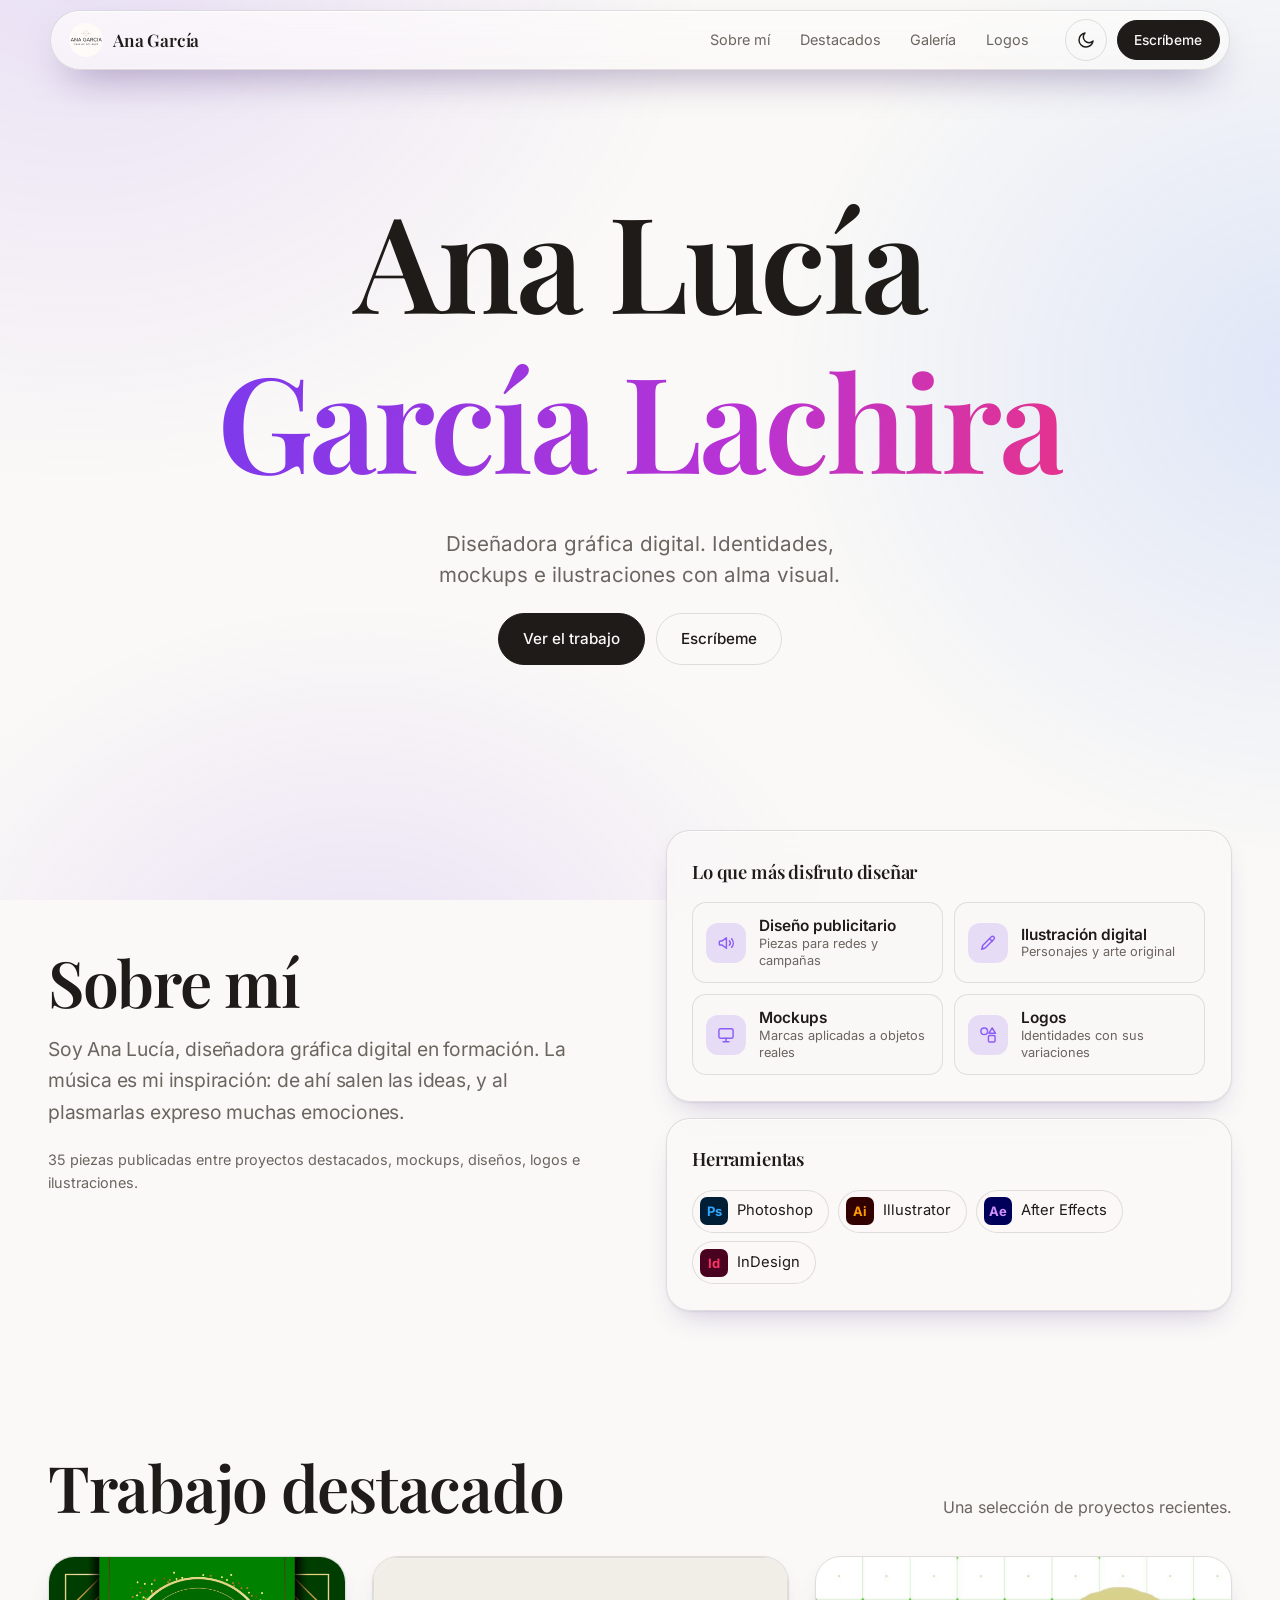
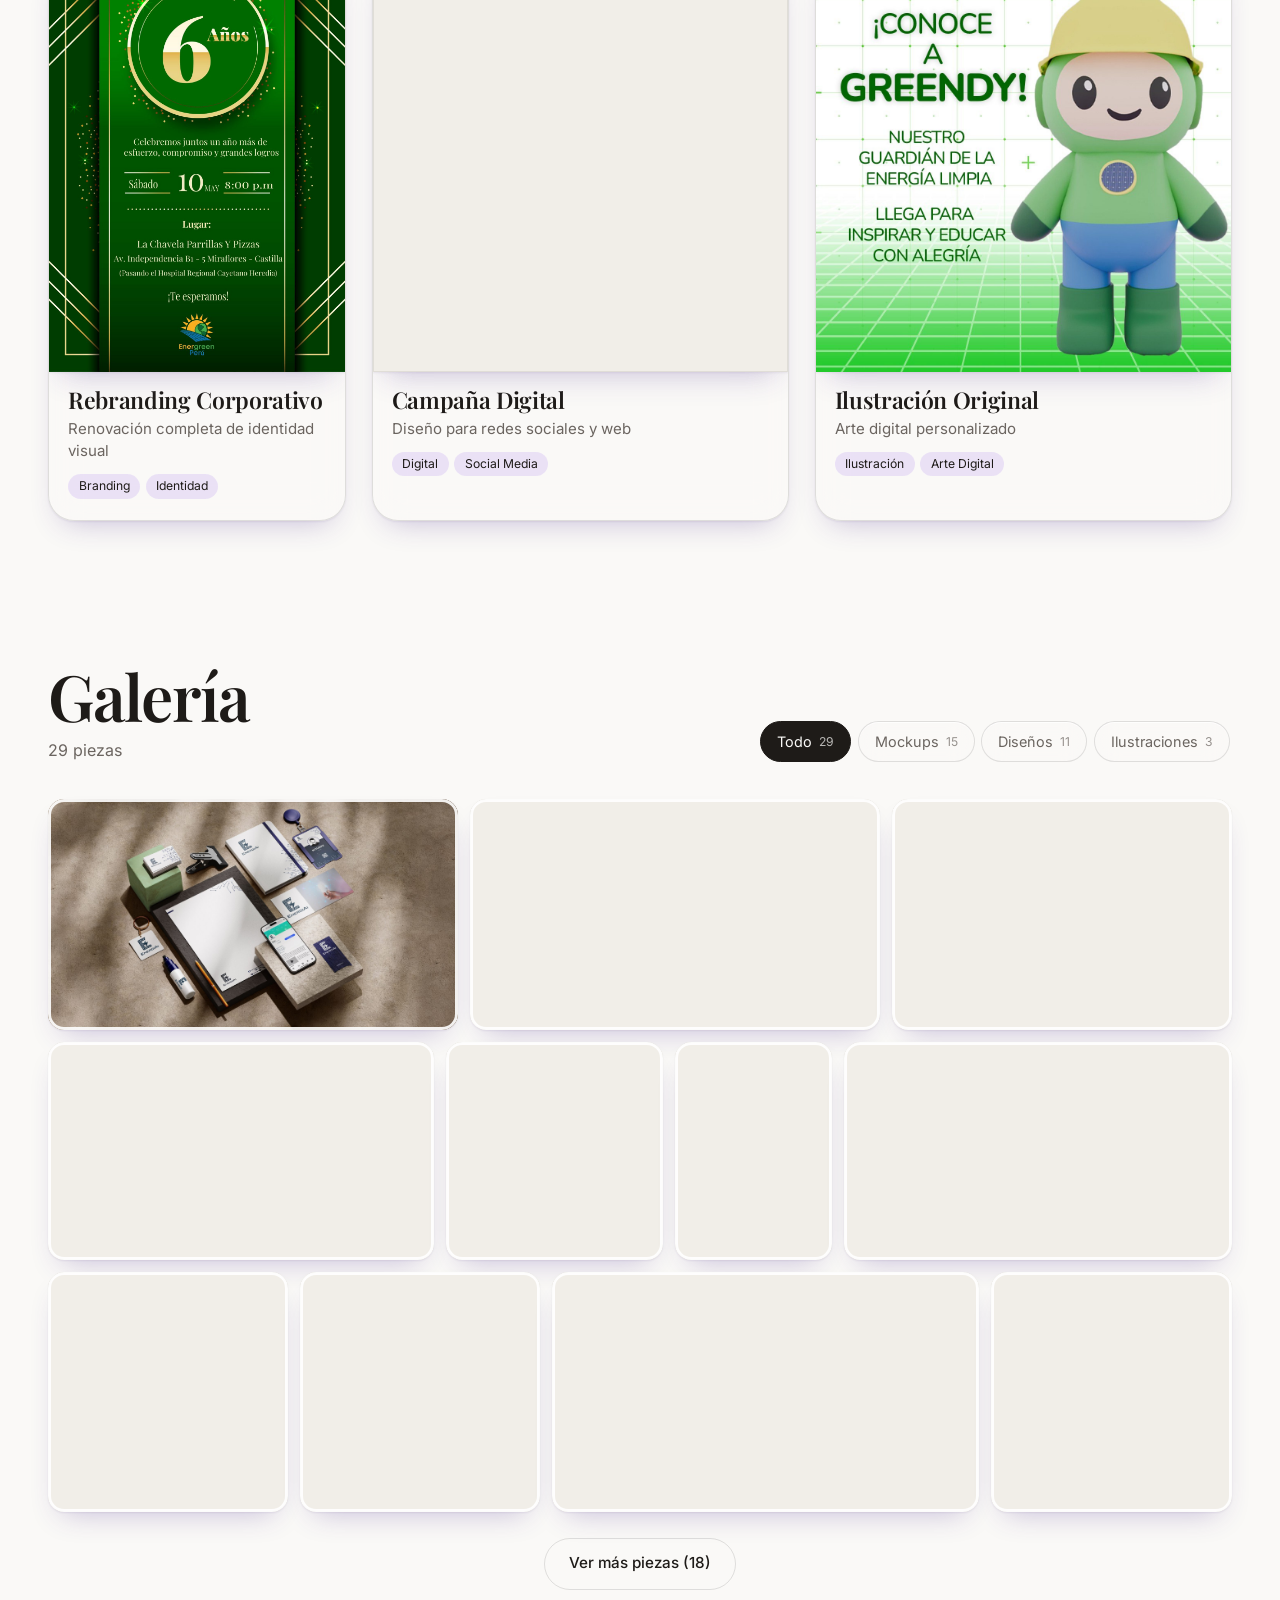
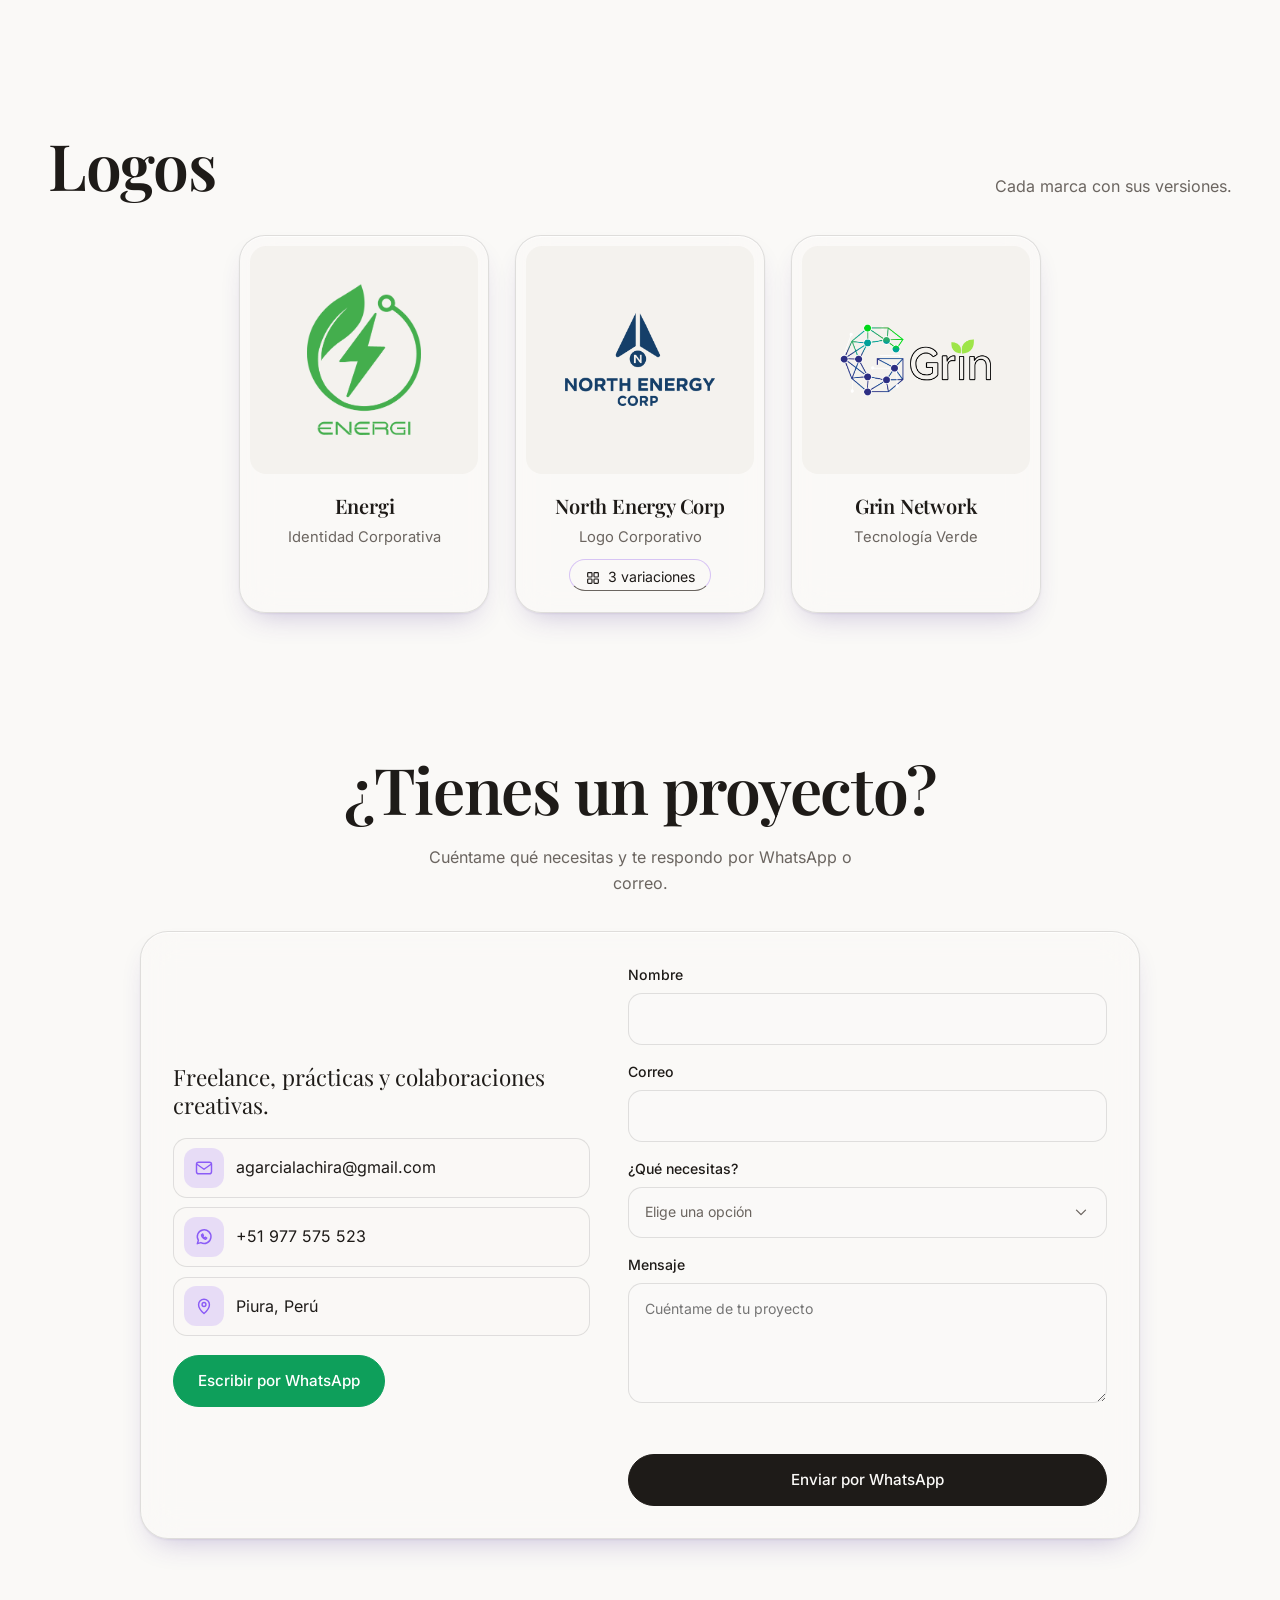
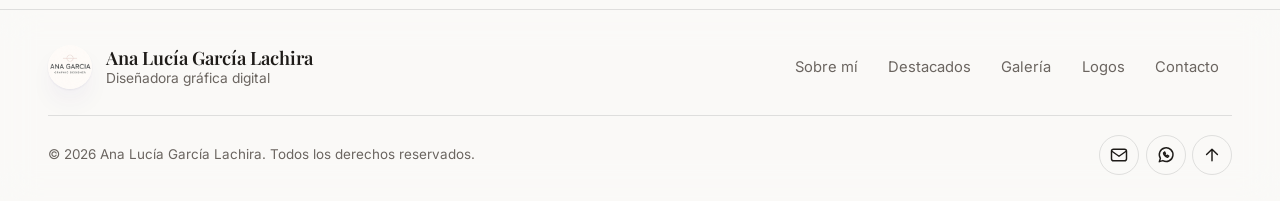
==== index.html @ a9eceade "v4.2: cambio de tema en gota suave, destacados proporcionales, miniaturas del visor, logos con selec" ====
<!DOCTYPE html>
<html lang="es">
<head>
  <meta charset="UTF-8">
  <meta name="viewport" content="width=device-width, initial-scale=1.0, viewport-fit=cover">
  <title>Ana García — Diseñadora gráfica digital</title>
  <meta name="description" content="Ana Lucía García Lachira, diseñadora gráfica digital en Piura, Perú. Identidades, mockups, diseños e ilustraciones.">
  <meta name="author" content="Ana Lucía García Lachira">
  <meta name="theme-color" content="#FAF9F7">
  <meta property="og:title"       content="Ana García — Diseñadora gráfica digital">
  <meta property="og:description" content="Portfolio de identidades, mockups, diseños e ilustraciones.">
  <meta property="og:image"       content="imagenes/logo.png">
  <meta property="og:type"        content="website">
  <link rel="icon" type="image/png" href="imagenes/logo.png">
  <link rel="preload" href="fonts/playfair.woff2" as="font" type="font/woff2" crossorigin>
  <link rel="preload" href="fonts/inter.woff2" as="font" type="font/woff2" crossorigin>
  <link rel="stylesheet" href="style.css">
  <script>
    (function () {
      document.documentElement.classList.add('js');
      var t = null;
      try { t = localStorage.getItem('ag_theme'); } catch (e) {}
      if (!t) t = window.matchMedia && matchMedia('(prefers-color-scheme: light)').matches ? 'light' : 'dark';
      document.documentElement.setAttribute('data-theme', t);
      var m = document.querySelector('meta[name="theme-color"]'); if (m) m.setAttribute('content', t === 'dark' ? '#070608' : '#FAF9F7');
    })();
  </script>
</head>
<body>

<!-- Íconos (un solo juego, trazo uniforme) -->
<svg width="0" height="0" style="position:absolute" aria-hidden="true">
  <defs>
    <symbol id="i-sun" viewBox="0 0 24 24"><circle cx="12" cy="12" r="4"/><path d="M12 2.5v2M12 19.5v2M4.6 4.6l1.4 1.4M18 18l1.4 1.4M2.5 12h2M19.5 12h2M4.6 19.4 6 18M18 6l1.4-1.4"/></symbol>
    <symbol id="i-moon" viewBox="0 0 24 24"><path d="M20.5 13.2A8.5 8.5 0 1 1 10.8 3.5a6.8 6.8 0 0 0 9.7 9.7z"/></symbol>
    <symbol id="i-x" viewBox="0 0 24 24"><path d="M6 6l12 12M18 6 6 18"/></symbol>
    <symbol id="i-left" viewBox="0 0 24 24"><path d="M14.5 5 7.5 12l7 7"/></symbol>
    <symbol id="i-right" viewBox="0 0 24 24"><path d="m9.5 5 7 7-7 7"/></symbol>
    <symbol id="i-zoom" viewBox="0 0 24 24"><circle cx="10.500" cy="10.500" r="6"/><path d="M15 15l5 5M10.500 8v5M8 10.500h5"/></symbol>
    <symbol id="i-down" viewBox="0 0 24 24"><path d="M6 9.500l6 6 6-6"/></symbol>
    <symbol id="i-plus" viewBox="0 0 24 24"><path d="M12 5v14M5 12h14"/></symbol>
    <symbol id="i-minus" viewBox="0 0 24 24"><path d="M5 12h14"/></symbol>
    <symbol id="i-up" viewBox="0 0 24 24"><path d="M12 19V5M5.5 11.5 12 5l6.5 6.5"/></symbol>
    <symbol id="i-external" viewBox="0 0 24 24"><path d="M14 4.5h5.5V10M19.5 4.5 11 13M17.5 14v4.5a1 1 0 0 1-1 1h-10a1 1 0 0 1-1-1v-10a1 1 0 0 1 1-1H10"/></symbol>
    <symbol id="i-grid" viewBox="0 0 24 24"><rect x="4" y="4" width="6.5" height="6.5" rx="1.2"/><rect x="13.5" y="4" width="6.5" height="6.5" rx="1.2"/><rect x="4" y="13.5" width="6.5" height="6.5" rx="1.2"/><rect x="13.5" y="13.5" width="6.5" height="6.5" rx="1.2"/></symbol>
    <symbol id="i-mail" viewBox="0 0 24 24"><rect x="3" y="5" width="18" height="14" rx="2.5"/><path d="m3.5 7.5 8.5 6 8.5-6"/></symbol>
    <symbol id="i-chat" viewBox="0 0 24 24"><path d="M4 20l1.3-4A8.2 8.2 0 1 1 8.2 18.7L4 20z"/><path d="M9 9.5c.3 2.4 2.3 4.4 5 5.2l1.3-1.4-1.9-1-.9.8c-.8-.3-1.7-1.2-2-2l.8-.9-1-1.9z"/></symbol>
    <symbol id="i-pin" viewBox="0 0 24 24"><path d="M12 21s6.5-5.7 6.5-10.6a6.5 6.5 0 1 0-13 0C5.5 15.300 12 21 12 21z"/><circle cx="12" cy="10.2" r="2.3"/></symbol>
    <symbol id="i-insta" viewBox="0 0 24 24"><rect x="3.5" y="3.5" width="17" height="17" rx="5"/><circle cx="12" cy="12" r="3.8"/><circle cx="17" cy="7" r=".6"/></symbol>
    <symbol id="i-ads" viewBox="0 0 24 24"><path d="M4 10.5v3a1 1 0 0 0 1 1h2.5l5 3.8V5.7l-5 3.8H5a1 1 0 0 0-1 1z"/><path d="M16 9.2a4 4 0 0 1 0 5.6M18.800 6.800a8 8 0 0 1 0 10.400"/></symbol>
    <symbol id="i-pen" viewBox="0 0 24 24"><path d="M4.500 19.500 5.600 15 16 4.600a2.100 2.100 0 0 1 3 3L8.600 18l-4.100 1.500z"/><path d="m14 6.800 3.200 3.200"/></symbol>
    <symbol id="i-mock" viewBox="0 0 24 24"><rect x="3.500" y="4.500" width="17" height="11.500" rx="2"/><path d="M8.500 20h7M12 16v4"/></symbol>
    <symbol id="i-shapes" viewBox="0 0 24 24"><circle cx="7.500" cy="7.500" r="4"/><rect x="12.500" y="12.500" width="8" height="8" rx="1.500"/><path d="M17 3.500l4 6.500h-8z"/></symbol>
  </defs>
</svg>

<a class="skip-link" href="#contenido">Saltar al contenido</a>
<div class="progress" id="progress" aria-hidden="true"></div>

<!-- ── Navegación ───────────────────────────────────────────── -->
<header class="nav" id="nav">
  <div class="container nav-in">
    <a href="#inicio" class="brand" aria-label="Ana García, ir al inicio">
      <img src="imagenes/logo.png" alt="" width="34" height="34">
      <span>Ana García</span>
    </a>
    <nav class="nav-links" id="navLinks" aria-label="Secciones">
      <a href="#sobre-mi"   data-s="sobre-mi">Sobre mí</a>
      <a href="#destacados" data-s="destacados">Destacados</a>
      <a href="#galeria"    data-s="galeria">Galería</a>
      <a href="#logos"      data-s="logos">Logos</a>
      <a href="#guias"      data-s="guias">Guías</a>
    </nav>
    <button class="icon-btn theme-btn" id="themeToggle" aria-label="Cambiar entre modo claro y oscuro">
      <svg class="i i-sunx"><use href="#i-sun"/></svg>
      <svg class="i i-moonx"><use href="#i-moon"/></svg>
    </button>
    <a href="#contacto" class="btn btn-sm nav-cta">Escríbeme</a>
    <button class="icon-btn burger" id="burger" aria-label="Abrir menú" aria-expanded="false" aria-controls="menu"><span></span><span></span></button>
  </div>
</header>

<div class="menu" id="menu" hidden>
  <nav aria-label="Menú móvil">
    <a href="#sobre-mi">Sobre mí</a>
    <a href="#destacados">Destacados</a>
    <a href="#galeria">Galería</a>
    <a href="#logos">Logos</a>
    <a href="#guias">Guías</a>
    <a href="#contacto">Contacto</a>
  </nav>
</div>

<main id="contenido">

<!-- ── Inicio ───────────────────────────────────────────────── -->

<section class="hero" id="inicio" data-theme-section="inicio">
  <div class="container hero-main">
    <h1 class="name" id="heroName" aria-label="Ana Lucía García Lachira">
      <span class="line"><span class="ln">Ana Lucía</span></span>
      <span class="line v"><span class="ln">García Lachira</span></span>
    </h1>
    <div class="hero-foot">
      <p class="hero-lead">Diseñadora gráfica digital. Identidades, mockups e ilustraciones con alma visual.</p>
      <div class="hero-cta">
        <a class="btn" href="#galeria">Ver el trabajo</a>
        <a class="btn btn-line" href="#contacto">Escríbeme</a>
      </div>
    </div>
  </div>
</section>

<section class="section" id="sobre-mi" data-theme-section="sobre-mi">
  <div class="container about">
    <div class="about-main">
      <h2>Sobre mí</h2>
      <p class="about-lead">Soy Ana Lucía, diseñadora gráfica digital en formación. La música es mi inspiración: de ahí salen las ideas, y al plasmarlas expreso muchas emociones.</p>
      <p class="about-facts" id="aboutFacts"></p>
    </div>
    <div class="about-side">
      <div class="panel">
        <h3>Lo que más disfruto diseñar</h3>
        <ul class="areas">
          <li><span class="ico"><svg class="i"><use href="#i-ads"/></svg></span><div><strong>Diseño publicitario</strong><small>Piezas para redes y campañas</small></div></li>
          <li><span class="ico"><svg class="i"><use href="#i-pen"/></svg></span><div><strong>Ilustración digital</strong><small>Personajes y arte original</small></div></li>
          <li><span class="ico"><svg class="i"><use href="#i-mock"/></svg></span><div><strong>Mockups</strong><small>Marcas aplicadas a objetos reales</small></div></li>
          <li><span class="ico"><svg class="i"><use href="#i-shapes"/></svg></span><div><strong>Logos</strong><small>Identidades con sus variaciones</small></div></li>
        </ul>
      </div>
      <div class="panel">
        <h3>Herramientas</h3>
        <ul class="tools">
          <li><svg class="ti" viewBox="0 0 28 28" aria-hidden="true"><rect width="28" height="28" rx="7" fill="#001E36"/><text x="14" y="19.200" text-anchor="middle" font-family="Inter,Arial,sans-serif" font-weight="700" font-size="13" fill="#31A8FF">Ps</text></svg>Photoshop</li>
          <li><svg class="ti" viewBox="0 0 28 28" aria-hidden="true"><rect width="28" height="28" rx="7" fill="#330000"/><text x="14" y="19.200" text-anchor="middle" font-family="Inter,Arial,sans-serif" font-weight="700" font-size="13" fill="#FF9A00">Ai</text></svg>Illustrator</li>
          <li><svg class="ti" viewBox="0 0 28 28" aria-hidden="true"><rect width="28" height="28" rx="7" fill="#00005B"/><text x="14" y="19.200" text-anchor="middle" font-family="Inter,Arial,sans-serif" font-weight="700" font-size="13" fill="#D291FF">Ae</text></svg>After Effects</li>
          <li><svg class="ti" viewBox="0 0 28 28" aria-hidden="true"><rect width="28" height="28" rx="7" fill="#49021F"/><text x="14" y="19.200" text-anchor="middle" font-family="Inter,Arial,sans-serif" font-weight="700" font-size="13" fill="#FF3366">Id</text></svg>InDesign</li>
        </ul>
      </div>
    </div>
  </div>
</section>

<section class="section" id="destacados" data-theme-section="destacados">
  <div class="container">
    <header class="sec-head">
      <h2>Trabajo destacado</h2>
      <p>Una selección de proyectos recientes.</p>
    </header>
    <div class="feat" id="featuredGrid"></div>
  </div>
</section>

<section class="section" id="galeria" data-theme-section="galeria">
  <div class="container">
    <header class="sec-head">
      <div><h2>Galería</h2><p id="galCount"></p></div>
      <div class="chips" id="chips" role="tablist" aria-label="Filtrar por tipo"></div>
    </header>
    <div class="justified" id="gallery" aria-live="polite"></div>
    <div class="more-row"><button class="btn btn-line" id="galLess" hidden>Ver menos</button>
      <button class="btn btn-line" id="galMore" hidden>Ver más piezas</button></div>
  </div>
</section>

<section class="section" id="logos" data-theme-section="logos">
  <div class="container">
    <header class="sec-head">
      <h2>Logos</h2>
      <p>Cada marca con sus versiones.</p>
    </header>
    <div class="logo-grid" id="logosGrid"></div>
  </div>
</section>

<section class="section" id="guias" data-theme-section="guias" hidden>
  <div class="container">
    <header class="sec-head">
      <h2>Guías de marca</h2>
      <p>Manuales completos. Ábrelos y hazles zoom.</p>
    </header>
    <div class="guides" id="guides"></div>
  </div>
</section>

<section class="section contact" id="contacto" data-theme-section="contacto">
  <div class="container">
    <header class="sec-head sec-center">
      <h2>¿Tienes un proyecto?</h2>
      <p>Cuéntame qué necesitas y te respondo por WhatsApp o correo.</p>
    </header>
    <div class="contact-card">
      <div class="contact-side">
        <p class="contact-lead">Freelance, prácticas y colaboraciones creativas.</p>
        <ul class="contact-list">
          <li><span class="ico"><svg class="i"><use href="#i-mail"/></svg></span><a id="cEmail" href="mailto:agarcialachira@gmail.com">agarcialachira@gmail.com</a></li>
          <li><span class="ico"><svg class="i"><use href="#i-chat"/></svg></span><a id="cWhats" href="https://wa.me/51977575523" target="_blank" rel="noopener">+51 977 575 523</a></li>
          <li><span class="ico"><svg class="i"><use href="#i-pin"/></svg></span><span>Piura, Perú</span></li>
        </ul>
        <a id="cWhatsBtn" class="btn btn-wa" href="https://wa.me/51977575523?text=Hola%20Ana%20Luc%C3%ADa%2C%20me%20interesa%20trabajar%20contigo" target="_blank" rel="noopener">Escribir por WhatsApp</a>
      </div>
      <form class="form" id="contactForm" novalidate>
        <label>Nombre<input type="text" id="fName" required autocomplete="name"></label>
        <label>Correo<input type="email" id="fEmail" required autocomplete="email"></label>
        <label>¿Qué necesitas?
          <select id="fService" required>
            <option value="">Elige una opción</option>
            <option>Identidad de marca</option>
            <option>Diseño gráfico</option>
            <option>Mockups y presentaciones</option>
            <option>Ilustración</option>
            <option>Otro</option>
          </select>
        </label>
        <label>Mensaje<textarea id="fMessage" rows="4" placeholder="Cuéntame de tu proyecto" required></textarea></label>
        <p class="form-msg" id="formMsg" role="status"></p>
        <button type="submit" class="btn">Enviar por WhatsApp</button>
      </form>
    </div>
  </div>
</section>
</main>

<footer class="footer">
  <div class="container">
    <div class="footer-top">
      <a href="#inicio" class="footer-brand" aria-label="Ana García, ir al inicio">
        <img src="imagenes/logo.png" alt="" width="44" height="44">
        <div><strong>Ana Lucía García Lachira</strong><span>Diseñadora gráfica digital</span></div>
      </a>
      <nav class="footer-nav" aria-label="Pie de página">
        <a href="#sobre-mi">Sobre mí</a>
        <a href="#destacados">Destacados</a>
        <a href="#galeria">Galería</a>
        <a href="#logos">Logos</a>
        <a href="#guias">Guías</a>
        <a href="#contacto">Contacto</a>
      </nav>
    </div>
    <div class="footer-bottom">
      <p class="copy">&copy; <span id="year">2026</span> Ana Lucía García Lachira. Todos los derechos reservados.</p>
      <div class="footer-social">
        <a id="fMail" class="icon-btn" href="mailto:agarcialachira@gmail.com" aria-label="Escribir por correo"><svg class="i"><use href="#i-mail"/></svg></a>
        <a id="fWa" class="icon-btn" href="https://wa.me/51977575523" target="_blank" rel="noopener" aria-label="Escribir por WhatsApp"><svg class="i"><use href="#i-chat"/></svg></a>
        <a href="#inicio" class="icon-btn up" aria-label="Volver arriba"><svg class="i"><use href="#i-up"/></svg></a>
      </div>
    </div>
  </div>
</footer>

<!-- Variaciones de logo -->
<dialog class="dialog" id="logoDialog" aria-labelledby="logoDialogTitle">
  <div class="dialog-head">
    <div><h3 id="logoDialogTitle"></h3><p id="logoDialogDesc"></p></div>
    <button class="icon-btn" id="logoDialogClose" aria-label="Cerrar"><svg class="i"><use href="#i-x"/></svg></button>
  </div>
  <div class="bg-switch" role="group" aria-label="Fondo de la vista previa">
    <span>Fondo</span>
    <button data-bg="auto" aria-pressed="true">Auto</button>
    <button data-bg="light" aria-pressed="false">Claro</button>
    <button data-bg="dark" aria-pressed="false">Oscuro</button>
    <button data-bg="check" aria-pressed="false">Transparente</button>
  </div>
  <div class="variations" id="variations"></div>
</dialog>

<!-- Visor con zoom -->
<div class="viewer" id="viewer" role="dialog" aria-modal="true" aria-label="Visor de imágenes" hidden>
  <header class="v-top">
    <div class="v-title"><strong id="vTitle"></strong><span id="vCount"></span></div>
    <div class="v-tools">
      <button id="vZoomOut" aria-label="Alejar"><svg class="i"><use href="#i-minus"/></svg></button>
      <button id="vZoomLevel" class="v-level" aria-label="Ajustar a la pantalla">100%</button>
      <button id="vZoomIn" aria-label="Acercar"><svg class="i"><use href="#i-plus"/></svg></button>
      <a id="vOpen" href="#" target="_blank" rel="noopener" aria-label="Abrir imagen original en otra pestaña"><svg class="i"><use href="#i-external"/></svg></a>
      <button id="vThumbsBtn" aria-label="Mostrar u ocultar miniaturas" aria-pressed="true"><svg class="i"><use href="#i-grid"/></svg></button>
      <button id="vClose" aria-label="Cerrar visor"><svg class="i"><use href="#i-x"/></svg></button>
    </div>
  </header>
  <div class="v-stage" id="vStage"><img id="vImg" alt="" draggable="false"><span class="v-spin" aria-hidden="true"></span></div>
  <button class="v-nav v-prev" id="vPrev" aria-label="Anterior"><svg class="i"><use href="#i-left"/></svg></button>
  <button class="v-nav v-next" id="vNext" aria-label="Siguiente"><svg class="i"><use href="#i-right"/></svg></button>
  <div class="v-thumbs" id="vThumbs"></div>
</div>

<script src="config.js"></script>
<script src="main.js"></script>
</body>
</html>
---- style.css ----
/* ============================================================
   Portfolio Ana García — v3
   Idea: el trabajo es el color; la interfaz es el marco.
   Negro puro + aurora con los tonos de sus propias piezas.
   Variables sobrescribibles desde el panel (site_settings.theme).
   ============================================================ */
@font-face{font-family:'Playfair';src:url(fonts/playfair.woff2) format('woff2');font-weight:400 900;font-display:swap}
@font-face{font-family:'Inter';src:url(fonts/inter.woff2) format('woff2');font-weight:100 900;font-display:swap}

@property --g1{syntax:'<color>';inherits:true;initial-value:transparent}
@property --g2{syntax:'<color>';inherits:true;initial-value:transparent}
:root{
  --f-display:'Playfair',Georgia,serif;
  --f-body:'Inter',system-ui,-apple-system,sans-serif;
  --accent:#7C3AED; --accent-2:#8B5CF6;
  --bg:#FAF9F7; --card:#FFFFFF; --soft:#F1EEE8;
  --text:#1E1B18; --text-2:#6B6560; --line:rgba(30,27,24,.12);
  --hue1:#7C3AED; --hue2:#2E6BFF; --hue3:#19B26B; --hue4:#FF7A2E; --hue5:#E5338D;
  --ta:13%;
  --r:18px; --ri:16px; --max:1320px; --pad:clamp(1.1rem,4.2vw,3rem);
  --ease:cubic-bezier(.22,1,.36,1);
  --paper:#F4F2EE;
  --edge:rgba(30,27,24,.08);
  --sh:0 1px 2px rgba(40,20,80,.07),0 14px 30px -14px rgba(70,40,140,.30);
  --sh-hover:0 2px 4px rgba(40,20,80,.09),0 28px 48px -16px rgba(100,50,220,.42);
  --glass:color-mix(in srgb,var(--bg) 62%,transparent);
  --glass-edge:rgba(255,255,255,.75);
  transition:--g1 1.6s ease,--g2 1.6s ease;
  color-scheme:light;
}
[data-theme="dark"]{
  --accent-2:#A78BFA;
  --bg:#070608; --card:#0F0D12; --soft:#17141C;
  --text:#F4F0EA; --text-2:#A8A1B0; --line:rgba(255,255,255,.13);
  --ta:30%;
  --edge:rgba(255,255,255,.14);
  --sh:0 1px 0 rgba(255,255,255,.05),0 20px 40px -16px rgba(0,0,0,.95);
  --sh-hover:0 1px 0 rgba(255,255,255,.08),0 30px 56px -16px rgba(0,0,0,1),0 0 52px -10px color-mix(in srgb,var(--hue1) 55%,transparent);
  --glass:color-mix(in srgb,var(--bg) 55%,transparent);
  --glass-edge:rgba(255,255,255,.18);
  color-scheme:dark;
}
/* Fondo de tonos: cambia suavemente de color según la sección */
:root,[data-tint="a"]{--g1:color-mix(in srgb,var(--hue1) var(--ta),transparent);--g2:color-mix(in srgb,var(--hue2) var(--ta),transparent)}
[data-tint="b"]{--g1:color-mix(in srgb,var(--hue1) var(--ta),transparent);--g2:color-mix(in srgb,var(--hue5) var(--ta),transparent)}
[data-tint="c"]{--g1:color-mix(in srgb,var(--hue2) var(--ta),transparent);--g2:color-mix(in srgb,var(--hue3) var(--ta),transparent)}
[data-tint="d"]{--g1:color-mix(in srgb,var(--hue4) var(--ta),transparent);--g2:color-mix(in srgb,var(--hue5) var(--ta),transparent)}
[data-tint="e"]{--g1:color-mix(in srgb,var(--hue3) var(--ta),transparent);--g2:color-mix(in srgb,var(--hue2) var(--ta),transparent)}
[data-tint="f"]{--g1:color-mix(in srgb,var(--hue5) var(--ta),transparent);--g2:color-mix(in srgb,var(--hue1) var(--ta),transparent)}
[data-tint="g"]{--g1:color-mix(in srgb,var(--hue1) var(--ta),transparent);--g2:color-mix(in srgb,var(--hue4) var(--ta),transparent)}

*,*::before,*::after{margin:0;padding:0;box-sizing:border-box}
[hidden]{display:none!important}
html{scroll-behavior:smooth;scroll-padding-top:76px;-webkit-text-size-adjust:100%}
body{font-family:var(--f-body);font-size:1rem;line-height:1.6;background:var(--bg);color:var(--text);overflow-x:hidden;-webkit-font-smoothing:antialiased}
body.no-scroll{overflow:hidden}
img{display:block;max-width:100%;height:auto}
a{color:inherit;text-decoration:none}
button{font:inherit;color:inherit;background:none;border:0;cursor:pointer}
ul{list-style:none}
::selection{background:var(--accent);color:#fff}
:focus-visible{outline:2px solid var(--accent-2);outline-offset:3px;border-radius:6px}
.i{width:20px;height:20px;fill:none;stroke:currentColor;stroke-width:1.75;stroke-linecap:round;stroke-linejoin:round;flex:none}
.container{max-width:var(--max);margin:0 auto;padding:0 var(--pad)}
.skip-link{position:fixed;left:1rem;top:-4rem;z-index:300;background:var(--accent);color:#fff;padding:.6rem 1rem;border-radius:8px;transition:top .2s}
.skip-link:focus{top:1rem}

/* ── Fondo ─────────────────────────────────────────────────── */
body::before{content:'';position:fixed;inset:0;z-index:0;pointer-events:none;background:radial-gradient(70vmax 60vmax at 6% -6%,var(--g1),transparent 70%),radial-gradient(60vmax 55vmax at 102% 42%,var(--g2),transparent 70%),radial-gradient(55vmax 45vmax at 28% 112%,var(--g1),transparent 70%)}
main,.footer{position:relative;z-index:2}
.grain,.aurora,.cur{display:none!important}
.progress{position:fixed;inset:0 0 auto 0;height:3px;z-index:120;background:linear-gradient(90deg,var(--hue1),var(--hue2),var(--hue3),var(--hue4),var(--hue5));transform:scaleX(0);transform-origin:0 50%}

/* ── Botones ───────────────────────────────────────────────── */
.btn{display:inline-flex;align-items:center;justify-content:center;gap:.5rem;padding:.8rem 1.5rem;border-radius:999px;background:var(--text);color:var(--bg);font-weight:500;font-size:.95rem;border:1px solid var(--text);transition:transform .3s var(--ease),background .25s,color .25s,border-color .25s}
.btn:hover{transform:translateY(-2px);background:var(--accent);border-color:var(--accent);color:#fff}
.btn-line{background:transparent;color:var(--text);border-color:var(--line)}
.btn-line:hover{background:var(--text);border-color:var(--text);color:var(--bg)}
.btn-sm{padding:.5rem 1.05rem;font-size:.86rem}
.btn-wa{background:#0E9F5B;border-color:#0E9F5B;color:#fff}
.btn-wa:hover{background:#0B8449;border-color:#0B8449}
.icon-btn{display:inline-grid;place-items:center;width:42px;height:42px;border-radius:50%;border:1px solid transparent;transition:background .2s,border-color .2s,transform .3s var(--ease)}
.icon-btn:hover{background:var(--soft);border-color:var(--line)}

/* ── Navegación ────────────────────────────────────────────── */
.nav{position:fixed;inset:0 0 auto 0;z-index:80;transition:transform .45s var(--ease),background .3s,border-color .3s;border-bottom:1px solid transparent}
.nav.hide{transform:translateY(-110%)}
.nav.scrolled{background:color-mix(in srgb,var(--bg) 70%,transparent);-webkit-backdrop-filter:blur(18px) saturate(1.5);backdrop-filter:blur(18px) saturate(1.5);border-bottom-color:var(--line)}
.nav-in{display:flex;align-items:center;gap:.6rem;height:68px}
.brand{display:flex;align-items:center;gap:.65rem;font-family:var(--f-display);font-weight:650;font-size:1.08rem;letter-spacing:-.02em;margin-right:auto}
.brand img{border-radius:50%;object-fit:cover}
.nav-links{display:none;gap:.15rem;margin-right:.8rem}
.nav-links a{padding:.45rem .85rem;border-radius:999px;font-size:.9rem;color:var(--text-2);transition:color .2s,background .2s}
.nav-links a:hover{color:var(--text)}
.nav-links a.active{color:var(--text);background:var(--soft)}
.nav-cta{display:none}
.theme-btn{position:relative;border-color:var(--line)}
.theme-btn .i{position:absolute;transition:transform .6s var(--ease),opacity .35s}
.i-sunx{opacity:0;transform:rotate(-90deg) scale(.4)}
[data-theme="dark"] .i-sunx{opacity:1;transform:none}
[data-theme="dark"] .i-moonx{opacity:0;transform:rotate(90deg) scale(.4)}
.burger{display:inline-flex;flex-direction:column;gap:6px;justify-content:center;align-items:center}
.burger span{width:18px;height:1.75px;background:currentColor;border-radius:2px;transition:transform .35s var(--ease)}
.burger.open span:first-child{transform:translateY(3.9px) rotate(45deg)}
.burger.open span:last-child{transform:translateY(-3.9px) rotate(-45deg)}
@media (min-width:640px){.nav-cta{display:inline-flex}}
@media (min-width:1040px){.nav-links{display:flex}.burger{display:none}}
.menu{position:fixed;inset:0;z-index:70;background:color-mix(in srgb,var(--bg) 96%,transparent);-webkit-backdrop-filter:blur(20px);backdrop-filter:blur(20px);display:flex;align-items:center;padding:5.5rem var(--pad) 2rem}
.menu nav{display:grid;gap:.1rem;width:100%}
.menu a{font-family:var(--f-display);font-weight:600;font-size:clamp(2.2rem,11vw,3.6rem);letter-spacing:-.04em;line-height:1.15;padding:.2rem 0;border-bottom:1px solid var(--line);animation:menuIn .6s var(--ease) both}
.menu a:nth-child(2){animation-delay:.04s}.menu a:nth-child(3){animation-delay:.08s}.menu a:nth-child(4){animation-delay:.12s}.menu a:nth-child(5){animation-delay:.16s}.menu a:nth-child(6){animation-delay:.2s}
@keyframes menuIn{from{opacity:0;transform:translateY(18px)}}

/* ── Inicio ────────────────────────────────────────────────── */
.hero{position:relative;z-index:2;min-height:min(100svh,760px);display:flex;flex-direction:column;padding-top:96px}
.hero-main{flex:1;display:flex;flex-direction:column;justify-content:center;align-items:center;text-align:center;padding-block:1.5rem 2rem}
.name{font-family:var(--f-display);font-weight:600;font-size:clamp(2.3rem,10.4vw,9.5rem);line-height:1.02;letter-spacing:-.025em;display:flex;flex-direction:column;align-items:center}
.name .line{display:block;overflow:hidden;padding:.06em .12em .12em}
.name .ln{display:inline-block;transform:translateY(106%);animation:rise 1.1s var(--ease) forwards}
.name .line:nth-child(2) .ln{animation-delay:.14s}
.name .v .ln{background:linear-gradient(100deg,var(--accent),#B833D4 62%,var(--hue5));-webkit-background-clip:text;background-clip:text;color:transparent}
@keyframes rise{to{transform:none}}
.hero-foot{display:grid;justify-items:center;gap:1.4rem;margin-top:clamp(1.2rem,3vh,2.2rem)}
.hero-lead{font-size:clamp(1.05rem,1.6vw,1.3rem);max-width:34ch;line-height:1.5;color:var(--text-2)}
.hero-cta{display:flex;flex-wrap:wrap;justify-content:center;gap:.7rem}
.hero-meta{display:flex;align-items:center;gap:.6rem;font-size:.88rem;color:var(--text-2)}
.live{width:8px;height:8px;border-radius:50%;background:var(--hue3);box-shadow:0 0 0 4px color-mix(in srgb,var(--hue3) 28%,transparent)}

.strip{--sh-h:clamp(120px,22vh,230px);overflow:hidden;padding:1rem 0 2.2rem;-webkit-mask-image:linear-gradient(90deg,transparent,#000 6%,#000 94%,transparent);mask-image:linear-gradient(90deg,transparent,#000 6%,#000 94%,transparent)}
.strip-track{display:flex;width:max-content;animation:strip 90s linear infinite}
.strip:hover .strip-track{animation-play-state:paused}
.strip li{flex:none;height:var(--sh-h);margin-right:14px}
.strip button{position:relative;display:block;width:100%;height:100%;overflow:hidden;background:var(--soft)}
.strip img{width:100%;height:100%;object-fit:cover;transition:transform .7s var(--ease)}
@keyframes strip{to{transform:translateX(-50%)}}

/* ── Secciones ─────────────────────────────────────────────── */
.section{position:relative;padding:clamp(2.6rem,5.5vw,4.6rem) 0;background:var(--sec-bg,transparent);color:var(--sec-text,var(--text))}
.sec-head{display:flex;justify-content:space-between;align-items:flex-end;gap:1rem 2rem;flex-wrap:wrap;margin-bottom:clamp(1.4rem,3vw,2.2rem)}
.sec-head h2,.about-main h2{font-family:var(--f-display);font-weight:620;font-size:clamp(2.1rem,5vw,4.1rem);line-height:1;letter-spacing:-.04em}
.sec-head p{color:var(--text-2);margin-top:.5rem;max-width:44ch}
.more-row{display:flex;justify-content:center;margin-top:2.2rem}

/* Destacados: piezas completas, sin recortes */
.feat{display:grid;gap:clamp(4rem,9vw,8rem)}
.feat-item{display:grid;gap:clamp(1.2rem,3vw,3rem);align-items:center}
@media (min-width:900px){
  .feat-item{grid-template-columns:minmax(0,1.4fr) minmax(0,1fr)}
  .feat-item:nth-child(even){grid-template-columns:minmax(0,1fr) minmax(0,1.4fr)}
  .feat-item:nth-child(even) .feat-media{order:2}
}
.feat-media{display:grid;place-items:center}
.feat-media{display:block;max-width:100%;border-radius:8px;overflow:hidden;background:var(--soft)}
.feat-media img{width:auto;height:auto;max-width:100%;max-height:min(80vh,880px);margin:auto;transition:transform .9s var(--ease)}
.feat-media:hover img{transform:scale(1.025)}
.feat-text{max-width:38ch}
.feat-text h3{font-family:var(--f-display);font-weight:620;font-size:clamp(1.7rem,3.2vw,2.8rem);line-height:1.04;letter-spacing:-.035em;margin-bottom:.8rem}
.feat-text p{color:var(--text-2)}
.feat-tags{margin-top:.9rem;font-size:.88rem;color:var(--text-2)}
.feat-text .btn{margin-top:1.4rem}

/* Galería: filas justificadas (cualquier proporción) */
.chips{display:flex;gap:.4rem;overflow-x:auto;scrollbar-width:none;max-width:100%;padding:2px}
.chips::-webkit-scrollbar{display:none}
.chip{flex:none;display:inline-flex;align-items:center;gap:.45rem;padding:.5rem 1rem;border-radius:999px;border:1px solid var(--line);font-size:.9rem;color:var(--text-2);transition:background .25s,color .25s,border-color .25s}
.chip small{font-size:.76rem;opacity:.7}
.chip:hover{color:var(--text);border-color:var(--text-2)}
.chip[aria-selected="true"]{background:var(--text);color:var(--bg);border-color:var(--text)}
.justified{display:flex;flex-direction:column;gap:12px;transition:opacity .22s}
.justified.swap{opacity:0}
.jrow{display:flex;gap:12px}
.tile{position:relative;flex:none;overflow:hidden;border-radius:6px;background:var(--soft);cursor:pointer}
.tile img{position:absolute;inset:0;width:100%;height:100%;object-fit:cover;opacity:0;transform:scale(1.02);transition:opacity .6s,transform .8s var(--ease)}
.tile.ok img{opacity:1;transform:none}
.tile:hover img{transform:scale(1.045)}
.tile .cap{position:absolute;left:0;right:0;bottom:0;padding:1.6rem .8rem .6rem;font-size:.8rem;color:#fff;background:linear-gradient(to top,rgba(0,0,0,.7),transparent);opacity:0;transition:opacity .3s}
.tile:hover .cap,.tile:focus-visible .cap{opacity:1}
@media (max-width:700px){.justified,.jrow{gap:8px}}

/* Logos: fichas iguales para cualquier proporción */
.logo-grid{display:grid;grid-template-columns:repeat(auto-fill,minmax(min(100%,250px),1fr));gap:clamp(1rem,2vw,1.6rem)}
.logo-card{min-width:0}
.logo-tile{display:grid;place-items:center;width:100%;aspect-ratio:1;padding:17%;background:var(--paper);border-radius:var(--r);border:1px solid var(--line);transition:transform .45s var(--ease)}
.logo-tile:hover{transform:translateY(-5px)}
.logo-tile img{max-width:100%;max-height:100%;width:auto;height:auto;object-fit:contain}
.logo-meta{padding:.9rem .2rem 0;display:grid;gap:.1rem;justify-items:start}
.logo-meta h3{font-family:var(--f-display);font-weight:600;font-size:1.2rem;letter-spacing:-.02em}
.logo-meta p{color:var(--text-2);font-size:.92rem}
.logo-meta button{margin-top:.35rem;font-size:.88rem;color:var(--text);border-bottom:1px solid var(--text-2);padding-bottom:1px}
.logo-meta button:hover{border-color:var(--accent-2);color:var(--accent-2)}
@media (max-width:640px){
  .logo-grid{display:flex;overflow-x:auto;scroll-snap-type:x mandatory;gap:.9rem;margin-inline:calc(var(--pad) * -1);padding:0 var(--pad) .4rem;scroll-padding-inline:var(--pad);scrollbar-width:none}
  .logo-grid::-webkit-scrollbar{display:none}
  .logo-card{flex:0 0 78%;scroll-snap-align:center}
}

/* Variaciones (diálogo) */
.dialog{margin:auto;border:1px solid var(--line);border-radius:22px;background:var(--bg);color:var(--text);padding:0;width:min(960px,93vw);max-height:90vh;overflow:auto;box-shadow:0 40px 120px rgba(0,0,0,.45)}
.dialog[open]{animation:pop .45s var(--ease)}
.dialog::backdrop{background:rgba(0,0,0,.6);-webkit-backdrop-filter:blur(8px);backdrop-filter:blur(8px)}
@keyframes pop{from{opacity:0;transform:translateY(16px) scale(.97)}}
.dialog-head{position:sticky;top:0;z-index:1;display:flex;justify-content:space-between;gap:1rem;align-items:flex-start;padding:1.2rem 1.4rem;background:var(--bg);border-bottom:1px solid var(--line)}
.dialog-head h3{font-family:var(--f-display);font-weight:620;font-size:1.6rem;letter-spacing:-.03em;line-height:1.1}
.dialog-head p{color:var(--text-2);font-size:.92rem}
.variations{display:grid;grid-template-columns:repeat(auto-fit,minmax(min(100%,250px),1fr));gap:1rem;padding:1.4rem}
.v-card{min-width:0}
.v-img{display:grid;place-items:center;aspect-ratio:4/3;padding:13%;background:var(--paper);border-radius:var(--r)}
.v-img img{max-width:100%;max-height:100%;object-fit:contain}
.v-card.on-dark .v-img{background:#0A0A0C}
.v-card figcaption{margin-top:.55rem;font-size:.88rem;color:var(--text-2)}

/* Guías */
.guides{display:grid;gap:1.8rem}
@media (min-width:980px){.guides{grid-template-columns:300px minmax(0,1fr);gap:3rem;align-items:start}.g-list{position:sticky;top:92px}}
.g-list{display:grid;gap:.6rem;min-width:0}
@media (max-width:979px){.g-list{display:flex;overflow-x:auto;scrollbar-width:none}.g-list::-webkit-scrollbar{display:none}.g-tab{flex:0 0 min(80%,300px)}}
.g-tab{display:flex;align-items:center;gap:.9rem;padding:.65rem;text-align:left;border:1px solid var(--line);border-radius:var(--r);transition:background .25s,border-color .25s}
.g-tab:hover{border-color:var(--text-2)}
.g-tab[aria-selected="true"]{background:var(--soft);border-color:var(--text-2)}
.g-cover{flex:none;width:52px;height:66px;border-radius:6px;overflow:hidden;background:var(--soft);display:grid;place-items:center;color:var(--text-2)}
.g-cover img{width:100%;height:100%;object-fit:cover}
.g-text{display:grid;min-width:0}
.g-text strong{font-weight:600;font-size:.96rem;line-height:1.25}
.g-text small{color:var(--text-2);font-size:.8rem}
.stage-head{display:flex;justify-content:space-between;align-items:flex-start;gap:1rem 2rem;flex-wrap:wrap;margin-bottom:1.4rem}
.stage-head h3{font-family:var(--f-display);font-weight:620;font-size:clamp(1.6rem,3vw,2.4rem);letter-spacing:-.035em;line-height:1.05}
.stage-head p{color:var(--text-2);max-width:52ch;margin-top:.5rem}
.facts{display:flex;gap:.4rem 1.4rem;flex-wrap:wrap;margin-top:.8rem;font-size:.88rem;color:var(--text-2)}
.pages{display:flex;gap:12px;overflow-x:auto;padding:4px 2px 1rem;scroll-snap-type:x proximity;scrollbar-width:thin}
.pg{position:relative;flex:none;height:clamp(180px,26vw,280px);border-radius:6px;overflow:hidden;background:var(--soft);scroll-snap-align:start}
.pg img{height:100%;width:auto;max-width:none;transition:transform .7s var(--ease)}
.pg:hover img{transform:scale(1.04)}
.pg b{position:absolute;left:8px;bottom:8px;font-size:.72rem;font-weight:500;padding:.1rem .55rem;border-radius:999px;background:rgba(0,0,0,.62);color:#fff}
.pg-more{display:grid;place-items:center;padding:0 1.6rem;border:1px dashed var(--text-2);background:transparent;font-family:var(--f-display);font-weight:600;font-size:1.2rem;letter-spacing:-.02em}
.pg-more:hover{background:var(--soft)}
.skeleton{height:clamp(180px,26vw,280px);border-radius:6px;background:linear-gradient(100deg,var(--soft) 30%,var(--card) 50%,var(--soft) 70%);background-size:200% 100%;animation:shimmer 1.4s linear infinite}
@keyframes shimmer{to{background-position:-200% 0}}
.empty{padding:1.6rem;border:1px dashed var(--line);border-radius:var(--r);color:var(--text-2)}

/* Sobre mí */
.about{display:grid;gap:clamp(2.2rem,5vw,5rem)}
@media (min-width:920px){.about{grid-template-columns:1.25fr 1fr}}
.about-lead{font-family:var(--f-display);font-weight:500;font-size:clamp(1.5rem,2.7vw,2.4rem);line-height:1.22;letter-spacing:-.025em;margin-top:1.4rem;max-width:26ch}
.about-facts{margin-top:1.6rem;color:var(--text-2);font-size:.95rem}
.about-side{display:grid;gap:2.2rem;align-content:start;padding-top:.4rem}
.about-side h3{font-size:.95rem;font-weight:600;margin-bottom:.9rem}
.areas{display:grid}
.areas li{display:flex;align-items:center;gap:.9rem;padding:.9rem 0;border-top:1px solid var(--line);font-size:1.02rem}
.areas li:last-child{border-bottom:1px solid var(--line)}
.areas .i{color:var(--accent-2)}
.tools{display:flex;flex-wrap:wrap;gap:.55rem}
.tools li{display:inline-flex;align-items:center;gap:.5rem;padding:.5rem .95rem .5rem .7rem;border:1px solid var(--line);border-radius:999px;font-size:.92rem}

/* Contacto */
.contact-title{font-family:var(--f-display);font-weight:640;font-size:clamp(2.4rem,7vw,6rem);line-height:.98;letter-spacing:-.045em;max-width:14ch;margin-bottom:clamp(2rem,5vw,4rem)}
.contact-grid{display:grid;gap:2.4rem}
@media (min-width:900px){.contact-grid{grid-template-columns:1fr 1.1fr;gap:5rem;align-items:start}}
.contact-lead{color:var(--text-2);max-width:40ch;margin-bottom:1.6rem}
.contact-list{display:grid;gap:.2rem;margin-bottom:1.8rem}
.contact-list li{display:flex;align-items:center;gap:.9rem;padding:.8rem 0;border-top:1px solid var(--line)}
.contact-list li:last-child{border-bottom:1px solid var(--line)}
.contact-list .i{color:var(--accent-2)}
.contact-list a:hover{color:var(--accent-2)}
.form{display:grid;gap:1rem}
.form label{display:grid;gap:.4rem;font-size:.88rem;font-weight:500}
.form input,.form select,.form textarea{font:inherit;font-weight:400;color:var(--text);background:color-mix(in srgb,var(--bg) 60%,transparent);border:1px solid var(--line);border-radius:12px;padding:.85rem 1rem;width:100%;transition:border-color .2s,box-shadow .2s}
.form textarea{resize:vertical;min-height:120px}
.form input:focus,.form select:focus,.form textarea:focus{outline:0;border-color:var(--accent-2);box-shadow:0 0 0 4px color-mix(in srgb,var(--accent) 22%,transparent)}
.form-msg{min-height:1.3em;font-size:.9rem}
.form-msg.err{color:#f0524d}.form-msg.ok{color:var(--hue3)}
.form .btn{justify-self:start}

/* Pie */
.footer{border-top:1px solid var(--line);padding:2.6rem 0 2rem;background:color-mix(in srgb,var(--bg) 82%,transparent)}
.footer-in{display:grid;gap:1.6rem 2rem;grid-template-columns:1fr auto;align-items:center}
.footer-brand{display:flex;align-items:center;gap:.9rem}
.footer-brand img{border-radius:50%}
.footer-brand div{display:grid;line-height:1.35}
.footer-brand span{color:var(--text-2);font-size:.88rem}
.footer-nav{grid-column:1 / -1;display:flex;flex-wrap:wrap;gap:.4rem 1.6rem;font-size:.95rem;color:var(--text-2)}
.footer-nav a:hover{color:var(--text)}
.up{border-color:var(--line)}
.copy{grid-column:1 / -1;font-size:.84rem;color:var(--text-2);padding-top:1.2rem;border-top:1px solid var(--line)}
@media (min-width:860px){.footer-in{grid-template-columns:1fr auto auto}.footer-nav{grid-column:auto;order:0}}

/* Burbuja del cursor sobre las piezas */
.cur{position:fixed;left:0;top:0;z-index:250;pointer-events:none;translate:var(--x,-100px) var(--y,-100px);scale:0;transition:scale .3s var(--ease);will-change:translate}
.cur::after{content:attr(data-label);display:block;translate:-50% -50%;padding:.5rem 1rem;border-radius:999px;background:var(--accent);color:#fff;font-size:.82rem;font-weight:500;white-space:nowrap}
.cur.on{scale:1}
@media (hover:none),(pointer:coarse){.cur{display:none}}
[data-cursor]{cursor:none}
@media (hover:none),(pointer:coarse){[data-cursor]{cursor:pointer}}

/* ── Visor con zoom ────────────────────────────────────────── */
.viewer{position:fixed;inset:0;z-index:200;background:rgba(0,0,0,.95);-webkit-backdrop-filter:blur(10px);backdrop-filter:blur(10px);color:#fff;animation:fade .3s}
@keyframes fade{from{opacity:0}}
.v-top{position:absolute;inset:0 0 auto 0;height:58px;z-index:3;display:flex;align-items:center;justify-content:space-between;gap:1rem;padding:0 .8rem 0 1.2rem}
.v-title{display:flex;align-items:baseline;gap:.8rem;min-width:0}
.v-title strong{font-weight:600;font-size:.98rem;white-space:nowrap;overflow:hidden;text-overflow:ellipsis}
.v-title span{font-size:.84rem;opacity:.65;white-space:nowrap}
.v-tools{display:flex;align-items:center;gap:.15rem}
.v-tools button,.v-tools a{display:inline-grid;place-items:center;min-width:40px;height:40px;border-radius:999px;padding:0 .3rem;color:#fff;transition:background .2s}
.v-tools button:hover,.v-tools a:hover{background:rgba(255,255,255,.14)}
.v-level{font-size:.82rem;font-variant-numeric:tabular-nums;min-width:56px!important}
#vThumbsBtn[aria-pressed="true"]{background:rgba(255,255,255,.16)}
.v-stage{position:absolute;inset:58px 0 var(--th,0px) 0;overflow:hidden;display:grid;grid-template:minmax(0,1fr)/minmax(0,1fr);place-items:center;touch-action:none;transition:bottom .3s var(--ease)}
.v-stage img{max-width:96%;max-height:96%;min-height:0;width:auto;height:auto;object-fit:contain;transform-origin:50% 50%;user-select:none;-webkit-user-drag:none;cursor:zoom-in;border-radius:4px}
.viewer.zoomed .v-stage img{cursor:grab}
.viewer.dragging .v-stage img{cursor:grabbing}
.v-spin{position:absolute;width:30px;height:30px;border-radius:50%;border:2px solid rgba(255,255,255,.2);border-top-color:#fff;animation:spin .8s linear infinite;opacity:0;transition:opacity .2s;pointer-events:none}
.viewer.loading .v-spin{opacity:1}
@keyframes spin{to{rotate:360deg}}
.v-nav{position:absolute;top:50%;translate:0 -50%;z-index:3;width:48px;height:48px;display:grid;place-items:center;border-radius:50%;background:rgba(255,255,255,.1);color:#fff;transition:background .2s}
.v-nav:hover{background:rgba(255,255,255,.22)}
.v-prev{left:1rem}.v-next{right:1rem}
.viewer.single .v-nav,.viewer.single .v-thumbs,.viewer.single #vThumbsBtn{display:none}
.v-thumbs{position:absolute;inset:auto 0 0 0;height:84px;z-index:3;display:flex;gap:8px;overflow-x:auto;padding:10px 1rem;background:rgba(0,0,0,.55);scrollbar-width:none}
.v-thumbs::-webkit-scrollbar{display:none}
.v-thumbs button{flex:none;height:100%;border-radius:5px;overflow:hidden;opacity:.5;outline-offset:-2px;transition:opacity .2s}
.v-thumbs button img{height:100%;width:auto;max-width:none}
.v-thumbs button:hover{opacity:.85}
.v-thumbs button[aria-current="true"]{opacity:1;outline:2px solid #fff}
.viewer:not(.show-thumbs) .v-thumbs{display:none}
.viewer.show-thumbs{--th:84px}
.viewer.show-thumbs .v-stage{bottom:84px}
@media (max-width:700px){.v-prev{left:.4rem}.v-next{right:.4rem}.v-nav{width:42px;height:42px;background:rgba(0,0,0,.5)}.v-title span{display:none}#vOpen{display:none}}

/* Cambio de tema: gota que se expande desde el botón, con borde difuso */
@property --vr{syntax:'<length>';inherits:true;initial-value:0px}
::view-transition-old(root){animation:none;mix-blend-mode:normal;z-index:1}
::view-transition-new(root){animation:none;mix-blend-mode:normal;z-index:2;
  -webkit-mask-image:radial-gradient(circle at var(--vx,50%) var(--vy,0px),#000 calc(var(--vr) - 170px),transparent var(--vr));
  mask-image:radial-gradient(circle at var(--vx,50%) var(--vy,0px),#000 calc(var(--vr) - 170px),transparent var(--vr))}
.theme-fade,.theme-fade *{transition:background-color .7s ease,color .7s ease,border-color .7s ease,box-shadow .7s ease!important}

@media (prefers-reduced-motion:reduce){
  *,*::before,*::after{animation-duration:.01ms!important;animation-iteration-count:1!important;transition-duration:.01ms!important;scroll-behavior:auto!important}
  .name .ch{transform:none}
  .strip-track{animation:none}
}
@media print{.nav,.progress,.grain,.aurora,.cur,.viewer{display:none}}

/* ============================================================
   v4 · pulido: bordes, relieve, vidrio, indicador de zoom
   ============================================================ */
/* Títulos: serif con espaciado propio de una serif */
.sec-head h2,.about-main h2{font-weight:600;letter-spacing:-.02em;line-height:1.08}
.feat-text h3,.stage-head h3{font-weight:600;letter-spacing:-.015em}
.logo-meta h3,.dialog-head h3{font-weight:600;letter-spacing:-.01em}
.contact-title{font-weight:600;letter-spacing:-.025em;line-height:1.04}
.about-lead{font-weight:500;font-size:clamp(1.4rem,2.4vw,2.1rem);line-height:1.3;letter-spacing:-.01em}
.brand{font-weight:600;letter-spacing:-.01em}
.menu a{font-weight:600;letter-spacing:-.02em}
.pg-more{letter-spacing:-.01em}

/* Imágenes: bordes redondeados y relieve */
.tile,.strip button,.feat-media,.pg,.logo-tile,.v-img{border-radius:var(--ri)}
.feat-media{border-radius:calc(var(--ri) + 8px)}
.tile,.strip button,.feat-media,.pg,.logo-tile{position:relative;box-shadow:var(--sh);outline:1px solid var(--edge);outline-offset:-1px;transition:box-shadow .5s var(--ease),transform .5s var(--ease)}
.logo-tile{border:0}
.tile:hover,.strip button:hover,.feat-media:hover,.pg:hover,.logo-tile:hover{box-shadow:var(--sh-hover);transform:translateY(-4px)}
.tile img{transition:opacity .6s,transform .9s var(--ease)}
.tile:hover img{transform:scale(1.05)}
.strip button:hover img,.feat-media:hover img,.pg:hover img{transform:scale(1.04)}
.tile,.strip button,.feat-media,.pg:not(.pg-more),.logo-tile{cursor:zoom-in}

/* Indicador de zoom: una lupa de vidrio que aparece al acercarse */
.tile::after,.strip button::after,.feat-media::after,.pg:not(.pg-more)::after,.logo-tile::after{
  content:'';position:absolute;right:10px;bottom:10px;width:36px;height:36px;border-radius:50%;pointer-events:none;
  background:rgba(22,16,34,.45) url("data:image/svg+xml,%3Csvg xmlns='http://www.w3.org/2000/svg' viewBox='0 0 24 24' fill='none' stroke='white' stroke-width='1.9' stroke-linecap='round'%3E%3Ccircle cx='10.500' cy='10.500' r='6'/%3E%3Cpath d='M15 15l5 5M10.500 8v5M8 10.500h5'/%3E%3C/svg%3E") center/19px no-repeat;
  -webkit-backdrop-filter:blur(10px) saturate(1.5);backdrop-filter:blur(10px) saturate(1.5);
  box-shadow:inset 0 0 0 1px rgba(255,255,255,.3),0 6px 16px -4px rgba(0,0,0,.4);
  opacity:0;transform:scale(.55) rotate(-12deg);transition:opacity .3s,transform .5s var(--ease);z-index:2}
.tile:hover::after,.strip button:hover::after,.feat-media:hover::after,.pg:hover::after,.logo-tile:hover::after,
.tile:focus-visible::after,.strip button:focus-visible::after,.feat-media:focus-visible::after,.pg:focus-visible::after,.logo-tile:focus-visible::after{opacity:1;transform:none}
@media (hover:none){
  .tile::after,.strip button::after,.feat-media::after,.pg:not(.pg-more)::after,.logo-tile::after{opacity:.9;transform:none;width:30px;height:30px;right:8px;bottom:8px;background-size:16px}
}
.tile .cap{left:0;right:52px;padding-right:.4rem}

/* Vidrio: menú, filtros, formulario y diálogo */
.nav.scrolled{background:none;-webkit-backdrop-filter:none;backdrop-filter:none;border-bottom-color:transparent}
.nav-in{width:calc(100% - 1.4rem);max-width:1180px;margin:10px auto 0;height:60px;padding:0 .55rem 0 1.1rem;border-radius:999px;
  background:var(--glass);-webkit-backdrop-filter:blur(22px) saturate(1.8);backdrop-filter:blur(22px) saturate(1.8);
  border:1px solid var(--line);box-shadow:inset 0 1px 0 var(--glass-edge),0 14px 34px -16px rgba(30,10,70,.4)}
.nav-links a.active{background:color-mix(in srgb,var(--accent) 14%,transparent);color:var(--text)}
.chip{background:var(--glass);-webkit-backdrop-filter:blur(12px);backdrop-filter:blur(12px);box-shadow:inset 0 1px 0 var(--glass-edge)}
.chip[aria-selected="true"]{background:var(--text);box-shadow:none}
.form{padding:clamp(1.2rem,3vw,2rem);border-radius:26px;background:var(--glass);-webkit-backdrop-filter:blur(18px) saturate(1.5);backdrop-filter:blur(18px) saturate(1.5);border:1px solid var(--line);box-shadow:inset 0 1px 0 var(--glass-edge),var(--sh)}
.form input,.form select,.form textarea{background:color-mix(in srgb,var(--bg) 55%,transparent);border-radius:14px}
.dialog{background:color-mix(in srgb,var(--bg) 90%,transparent);-webkit-backdrop-filter:blur(24px) saturate(1.6);backdrop-filter:blur(24px) saturate(1.6);box-shadow:inset 0 1px 0 var(--glass-edge),0 40px 120px rgba(0,0,0,.5)}
.dialog-head{background:transparent;-webkit-backdrop-filter:none;backdrop-filter:none}
.g-tab,.logo-meta button,.tools li{background:var(--glass)}
.g-tab[aria-selected="true"]{box-shadow:var(--sh)}
.footer{background:color-mix(in srgb,var(--bg) 70%,transparent);-webkit-backdrop-filter:blur(14px);backdrop-filter:blur(14px)}
.v-top{background:linear-gradient(rgba(0,0,0,.6),transparent)}
.v-tools{-webkit-backdrop-filter:blur(14px);backdrop-filter:blur(14px);background:rgba(255,255,255,.08);border-radius:999px;padding:2px 4px}
.btn:hover{box-shadow:0 12px 28px -10px color-mix(in srgb,var(--accent) 70%,transparent)}
.logo-meta button{background:none}

/* Logos: fichas siempre iguales, sin importar el tamaño del archivo */
.logo-grid{grid-template-columns:repeat(auto-fill,minmax(min(100%,250px),320px))}
.logo-tile{overflow:hidden;padding:0}
.logo-tile img{position:absolute;inset:17%;width:66%;height:66%;max-width:none;max-height:none;object-fit:contain}

/* ============================================================
   v4.1 · ajustes tras revisión
   ============================================================ */
/* Marco ligero alrededor de cada imagen */
:root{--frame:rgba(255,255,255,.9)}
[data-theme="dark"]{--frame:rgba(255,255,255,.15)}
.tile::before,.feat-media::before,.pg:not(.pg-more)::before,.logo-tile::before{content:'';position:absolute;inset:0;border-radius:inherit;border:3px solid var(--frame);pointer-events:none;z-index:1}
.logo-tile::before{display:none}

/* Menú de vidrio, siempre visible */
.nav-in{background:linear-gradient(180deg,rgba(255,255,255,.34),rgba(255,255,255,.06)),var(--glass);-webkit-backdrop-filter:blur(28px) saturate(2);backdrop-filter:blur(28px) saturate(2);
  box-shadow:inset 0 1px 0 rgba(255,255,255,.85),inset 0 -1px 0 rgba(255,255,255,.12),0 18px 40px -18px rgba(40,10,90,.5)}
[data-theme="dark"] .nav-in{background:linear-gradient(180deg,rgba(255,255,255,.13),rgba(255,255,255,.02)),var(--glass);box-shadow:inset 0 1px 0 rgba(255,255,255,.22),0 18px 40px -16px rgba(0,0,0,.9)}

/* Destacados: tres tarjetas en una hilera */
.feat{display:grid;grid-template-columns:repeat(3,minmax(0,1fr));gap:clamp(1rem,2vw,1.6rem)}
.feat-card{display:flex;flex-direction:column;gap:1rem;padding:10px 10px 1.2rem;border-radius:calc(var(--ri) + 10px);background:var(--glass);border:1px solid var(--line);-webkit-backdrop-filter:blur(16px);backdrop-filter:blur(16px);box-shadow:inset 0 1px 0 var(--glass-edge),var(--sh)}
.feat-media{position:relative;display:block;width:100%;aspect-ratio:4/5;overflow:hidden;border-radius:var(--ri);background:var(--soft)}
.feat-media .bgi{position:absolute;inset:-12%;width:124%;height:124%;max-width:none;object-fit:cover;filter:blur(26px) saturate(1.3);opacity:.55}
.feat-media .fg{position:absolute;inset:0;width:100%;height:100%;max-height:none;object-fit:contain;transition:transform .8s var(--ease)}
.feat-media:hover .fg{transform:scale(1.04)}
.feat-text{max-width:none;padding:0 .7rem;text-align:left}
.feat-text h3{font-size:clamp(1.2rem,1.8vw,1.5rem);margin-bottom:.35rem}
.feat-text p{font-size:.94rem;line-height:1.5}
.feat-tags{display:flex;flex-wrap:wrap;gap:.35rem;margin-top:.7rem}
.feat-tags span{font-size:.76rem;padding:.2rem .65rem;border-radius:999px;background:color-mix(in srgb,var(--accent) 12%,transparent);color:var(--text)}


/* Galería: botones */
.more-row{gap:.7rem;margin-top:1.6rem}

/* Logos: tarjeta de vidrio, textos centrados */
.logo-grid{grid-template-columns:repeat(auto-fit,minmax(min(100%,240px),1fr));max-width:1000px;margin-inline:auto}
.logo-card{padding:10px 10px 1.3rem;border-radius:calc(var(--ri) + 10px);background:var(--glass);border:1px solid var(--line);-webkit-backdrop-filter:blur(16px);backdrop-filter:blur(16px);box-shadow:inset 0 1px 0 var(--glass-edge),var(--sh)}
.logo-tile{box-shadow:none;outline:0;width:100%}
.logo-tile:hover{box-shadow:none;transform:none}
.logo-meta{justify-items:center;text-align:center;padding:1rem .8rem 0;gap:.25rem}
.logo-meta h3{font-size:1.25rem}
.pill{display:inline-flex;align-items:center;gap:.45rem;margin-top:.6rem;padding:.42rem .95rem;border-radius:999px;font-size:.84rem;color:var(--text);background:color-mix(in srgb,var(--accent) 12%,transparent);border:1px solid color-mix(in srgb,var(--accent) 28%,transparent);transition:background .25s}
.pill:hover{background:color-mix(in srgb,var(--accent) 22%,transparent)}
.pill .i{width:16px;height:16px}
@media (max-width:640px){.logo-grid{max-width:none}.logo-card{flex:0 0 80%}}

/* Sobre mí: dos mitades equilibradas */
.about{align-items:center;gap:clamp(1.6rem,4vw,3.5rem)}
@media (min-width:920px){.about{grid-template-columns:1fr 1fr}}
.about-lead{max-width:30ch;margin-top:1.1rem}
.about-facts{margin-top:1.2rem}
.about-side{display:grid;gap:1rem;padding:0}
.panel{padding:clamp(1.1rem,2.2vw,1.6rem);border-radius:calc(var(--ri) + 8px);background:var(--glass);border:1px solid var(--line);-webkit-backdrop-filter:blur(16px);backdrop-filter:blur(16px);box-shadow:inset 0 1px 0 var(--glass-edge),var(--sh)}
.panel h3{font-family:var(--f-display);font-size:1.15rem;font-weight:600;margin-bottom:1rem;letter-spacing:-.01em}
.areas{display:grid;grid-template-columns:repeat(auto-fit,minmax(200px,1fr));gap:.7rem}
.areas li{display:flex;align-items:center;gap:.8rem;padding:.8rem;border:1px solid var(--line);border-radius:14px;background:color-mix(in srgb,var(--bg) 45%,transparent)}
.areas li:last-child{border-bottom:1px solid var(--line)}
.areas li div{display:grid;line-height:1.3}
.areas strong{font-weight:600;font-size:.96rem}
.areas small{color:var(--text-2);font-size:.8rem}
.ico{flex:none;display:grid;place-items:center;width:40px;height:40px;border-radius:12px;background:color-mix(in srgb,var(--accent) 14%,transparent);color:var(--accent-2)}
.areas .i,.contact-list .ico .i{color:inherit}
.tools li{padding:.4rem .95rem .4rem .45rem;gap:.55rem}
.ti{width:28px;height:28px;flex:none}

/* Contacto: una sola tarjeta simétrica */
.sec-center{justify-content:center;text-align:center;flex-direction:column;align-items:center}
.sec-center p{margin-top:.4rem}
.contact-card{display:grid;gap:clamp(1.2rem,3vw,2.4rem);max-width:1000px;margin:0 auto;padding:clamp(1.1rem,3vw,2rem);border-radius:28px;background:var(--glass);border:1px solid var(--line);-webkit-backdrop-filter:blur(18px) saturate(1.5);backdrop-filter:blur(18px) saturate(1.5);box-shadow:inset 0 1px 0 var(--glass-edge),var(--sh)}
@media (min-width:860px){.contact-card{grid-template-columns:1fr 1.15fr;align-items:stretch}}
.contact-side{display:flex;flex-direction:column;justify-content:center;gap:1.2rem}
.contact-lead{margin:0;max-width:30ch;font-family:var(--f-display);font-size:1.4rem;line-height:1.25;color:var(--text)}
.contact-list{display:grid;gap:.6rem;margin:0}
.contact-list li{display:flex;align-items:center;gap:.8rem;padding:.55rem .6rem;border:1px solid var(--line);border-radius:14px;background:color-mix(in srgb,var(--bg) 45%,transparent)}
.contact-list li:last-child{border-bottom:1px solid var(--line)}
.contact-side .btn{align-self:flex-start}
.contact-card .form{padding:0;border-radius:0;background:none;border:0;box-shadow:none;-webkit-backdrop-filter:none;backdrop-filter:none}
.contact-card .form .btn{justify-self:stretch}

/* Pie de página nuevo */
.footer{border-top:1px solid var(--line);padding:2.2rem 0 1.6rem;background:color-mix(in srgb,var(--bg) 55%,transparent);-webkit-backdrop-filter:blur(18px);backdrop-filter:blur(18px)}
.footer-top{display:flex;justify-content:space-between;align-items:center;gap:1.4rem 2rem;flex-wrap:wrap;padding-bottom:1.6rem}
.footer-brand{display:flex;align-items:center;gap:.9rem}
.footer-brand img{border-radius:50%;box-shadow:var(--sh)}
.footer-brand div{display:grid;line-height:1.3}
.footer-brand strong{font-family:var(--f-display);font-weight:600;font-size:1.15rem}
.footer-brand span{color:var(--text-2);font-size:.86rem}
.footer-nav{display:flex;flex-wrap:wrap;gap:.2rem .3rem}
.footer-nav a{padding:.4rem .8rem;border-radius:999px;font-size:.92rem;color:var(--text-2);transition:background .2s,color .2s}
.footer-nav a:hover{color:var(--text);background:var(--soft)}
.footer-bottom{display:flex;justify-content:space-between;align-items:center;gap:1rem;flex-wrap:wrap;padding-top:1.2rem;border-top:1px solid var(--line)}
.footer .copy{padding:0;border:0;font-size:.84rem;color:var(--text-2)}
.footer-social{display:flex;gap:.4rem}
.footer-social .icon-btn{border-color:var(--line);width:40px;height:40px}
@media (max-width:640px){.footer-top,.footer-bottom{justify-content:center;text-align:center;flex-direction:column}.footer-nav{justify-content:center}}
.about-lead{font-family:var(--f-body);font-weight:400;font-size:clamp(1.05rem,1.5vw,1.25rem);line-height:1.65;color:var(--text-2);max-width:44ch}
.about-facts{font-size:.9rem}

/* ============================================================
   v4.2
   ============================================================ */
/* Destacados: cada tarjeta toma el ancho de su imagen → misma altura, sin recortes ni bordes borrosos */
.feat{display:flex;grid-template-columns:none;align-items:flex-start;gap:clamp(1rem,2vw,1.6rem);overflow:visible}
.feat-card{flex:var(--ar,1) 1 0;min-width:0;padding:0;gap:0;overflow:hidden}
.feat-media{aspect-ratio:var(--ar,1);width:100%;border-radius:0;background:var(--soft)}
.feat-media::before{border-radius:0;border:0}
.feat-media img{position:absolute;inset:0;width:100%;height:100%;object-fit:cover;transition:transform .8s var(--ease)}
.feat-media:hover img{transform:scale(1.04)}
.feat-text{padding:1rem 1.2rem 1.3rem}
@media (max-width:699px){
  .feat{overflow-x:auto;scroll-snap-type:x mandatory;margin-inline:calc(var(--pad) * -1);padding:4px var(--pad) 1rem;scroll-padding-inline:var(--pad);scrollbar-width:none}
  .feat::-webkit-scrollbar{display:none}
  .feat-card{flex:0 0 min(84vw,calc(var(--ar,1) * min(52vh,380px)));scroll-snap-align:center}
}

/* Visor: tira de miniaturas flotante de vidrio */
.v-thumbs{inset:auto auto 14px 50%;transform:translateX(-50%);width:max-content;max-width:calc(100% - 28px);height:auto;padding:8px;gap:8px;
  border-radius:22px;background:rgba(24,20,32,.5);-webkit-backdrop-filter:blur(24px) saturate(1.7);backdrop-filter:blur(24px) saturate(1.7);
  border:1px solid rgba(255,255,255,.14);box-shadow:inset 0 1px 0 rgba(255,255,255,.2),0 22px 44px -14px rgba(0,0,0,.8);overscroll-behavior:contain}
.v-thumbs button{position:relative;height:56px;border-radius:13px;opacity:.5;outline:0;transition:opacity .25s,transform .4s var(--ease),box-shadow .3s}
.v-thumbs button img{height:100%;width:auto;border-radius:inherit}
.v-thumbs button:hover{opacity:.9;transform:translateY(-2px)}
.v-thumbs button[aria-current="true"]{opacity:1;transform:translateY(-4px) scale(1.07);box-shadow:0 0 0 2px #fff,0 10px 20px -6px rgba(0,0,0,.9)}
.viewer.show-thumbs{--th:98px}
.viewer.show-thumbs .v-stage{bottom:98px}
@media (max-width:700px){.v-thumbs{bottom:10px;padding:6px;gap:6px;border-radius:18px}.v-thumbs button{height:44px;border-radius:10px}.viewer.show-thumbs{--th:78px}.viewer.show-thumbs .v-stage{bottom:78px}}
.viewer[data-bg="light"] .v-stage img{background:#F4F2EE;padding:3%;box-sizing:border-box;border-radius:14px}
.viewer[data-bg="dark"] .v-stage img{background:#0A0A0C;padding:3%;box-sizing:border-box;border-radius:14px}
.viewer[data-bg="check"] .v-stage img{padding:3%;box-sizing:border-box;border-radius:14px;background:conic-gradient(#d9d6d0 25%,#f4f2ee 0 50%,#d9d6d0 0 75%,#f4f2ee 0) 0 0/18px 18px}

/* Diálogo de logos: más compacto, con selector de fondo */
.dialog{width:min(760px,92vw);max-height:86vh;border-radius:24px}
.dialog-head{padding:1rem 1.2rem;align-items:center}
.dialog-head h3{font-size:1.35rem}
.bg-switch{display:flex;align-items:center;gap:.35rem;flex-wrap:wrap;padding:.8rem 1.2rem 0}
.bg-switch span{font-size:.82rem;color:var(--text-2);margin-right:.3rem}
.bg-switch button{padding:.32rem .85rem;border-radius:999px;border:1px solid var(--line);font-size:.82rem;color:var(--text-2);transition:background .2s,color .2s}
.bg-switch button:hover{color:var(--text)}
.bg-switch button[aria-pressed="true"]{background:var(--text);color:var(--bg);border-color:var(--text)}
.variations{grid-template-columns:repeat(auto-fit,minmax(min(100%,190px),1fr));gap:.8rem;padding:1rem 1.2rem 1.3rem}
.v-img{position:relative;display:block;width:100%;aspect-ratio:4/3;padding:0;border:1px solid var(--line);overflow:hidden;cursor:zoom-in}
.v-img img{position:absolute;inset:14%;width:72%;height:72%;max-width:none;max-height:none;object-fit:contain}
.v-card .v-img{background:#F4F2EE}
.v-card.m-light .v-img{background:#F4F2EE}
.v-card.m-dark .v-img{background:#0A0A0C;border-color:rgba(255,255,255,.14)}
.v-card.m-check .v-img{background:conic-gradient(#d9d6d0 25%,#f4f2ee 0 50%,#d9d6d0 0 75%,#f4f2ee 0) 0 0/14px 14px}
.v-card figcaption{text-align:center}
.logo-tile.on-dark{background:#0A0A0C}
.logo-tile{border:0}

/* Desplegable con estilo propio */
.sel{position:relative}
.sel-native{position:absolute;inset:0;width:100%;height:100%;opacity:0;pointer-events:none}
.sel-btn{display:flex;justify-content:space-between;align-items:center;gap:.6rem;width:100%;padding:.85rem 1rem;border-radius:14px;border:1px solid var(--line);background:color-mix(in srgb,var(--bg) 55%,transparent);font:inherit;font-weight:400;text-align:left;color:var(--text);transition:border-color .2s,box-shadow .2s}
.sel-btn .ph{color:var(--text-2)}
.sel-btn .i{width:18px;height:18px;color:var(--text-2);transition:transform .35s var(--ease)}
.sel.open .sel-btn .i{transform:rotate(180deg)}
.sel-btn:focus-visible,.sel.open .sel-btn{outline:0;border-color:var(--accent-2);box-shadow:0 0 0 4px color-mix(in srgb,var(--accent) 22%,transparent)}
.sel-list{position:absolute;z-index:40;left:0;right:0;top:calc(100% + 8px);max-height:268px;overflow:auto;padding:6px;border-radius:16px;
  background:color-mix(in srgb,var(--bg) 93%,transparent);-webkit-backdrop-filter:blur(24px) saturate(1.8);backdrop-filter:blur(24px) saturate(1.8);
  border:1px solid var(--line);box-shadow:inset 0 1px 0 var(--glass-edge),0 26px 50px -18px rgba(30,10,70,.55);animation:pop .28s var(--ease)}
.sel.up .sel-list{top:auto;bottom:calc(100% + 8px)}
.sel-list li{display:flex;justify-content:space-between;align-items:center;gap:.6rem;padding:.6rem .8rem;border-radius:10px;font-size:.95rem;cursor:pointer;transition:background .15s}
.sel-list li.ph{display:none}
.sel-list li.on,.sel-list li:hover{background:color-mix(in srgb,var(--accent) 14%,transparent)}
.sel-list li[aria-selected="true"]{font-weight:600}
.sel-list li[aria-selected="true"]::after{content:'';flex:none;width:16px;height:16px;background:var(--accent-2);-webkit-mask:url("data:image/svg+xml,%3Csvg xmlns='http://www.w3.org/2000/svg' viewBox='0 0 24 24' fill='none' stroke='black' stroke-width='2.4' stroke-linecap='round' stroke-linejoin='round'%3E%3Cpath d='M5 12.500l4.500 4.500L19 7.500'/%3E%3C/svg%3E") center/contain no-repeat;mask:url("data:image/svg+xml,%3Csvg xmlns='http://www.w3.org/2000/svg' viewBox='0 0 24 24' fill='none' stroke='black' stroke-width='2.4' stroke-linecap='round' stroke-linejoin='round'%3E%3Cpath d='M5 12.500l4.500 4.500L19 7.500'/%3E%3C/svg%3E") center/contain no-repeat}

.feat{align-items:stretch}
.feat-card{display:flex;flex-direction:column}
.feat-text{flex:1}

/* v4.2 · logos más compactos y áreas parejas */
.logo-grid{grid-template-columns:repeat(auto-fit,minmax(min(100%,200px),250px));justify-content:center;max-width:1100px}
.areas{grid-template-columns:repeat(auto-fit,minmax(min(100%,230px),1fr))}
@media (max-width:640px){.logo-grid{justify-content:flex-start}.logo-card{flex:0 0 72%}}

/* v4.2 · pantallas muy pequeñas */
.contact-card>*,.about>*,.footer-top>*{min-width:0}
.contact-list li{min-width:0}
.contact-list a,.contact-list span{min-width:0;overflow-wrap:anywhere}
.pill{white-space:nowrap}
@media (max-width:640px){.logo-card{flex:0 0 82%}.logo-meta h3{font-size:1.15rem}}
@media (max-width:380px){.contact-card{padding:.9rem}.contact-lead{font-size:1.2rem}.panel{padding:1rem}}
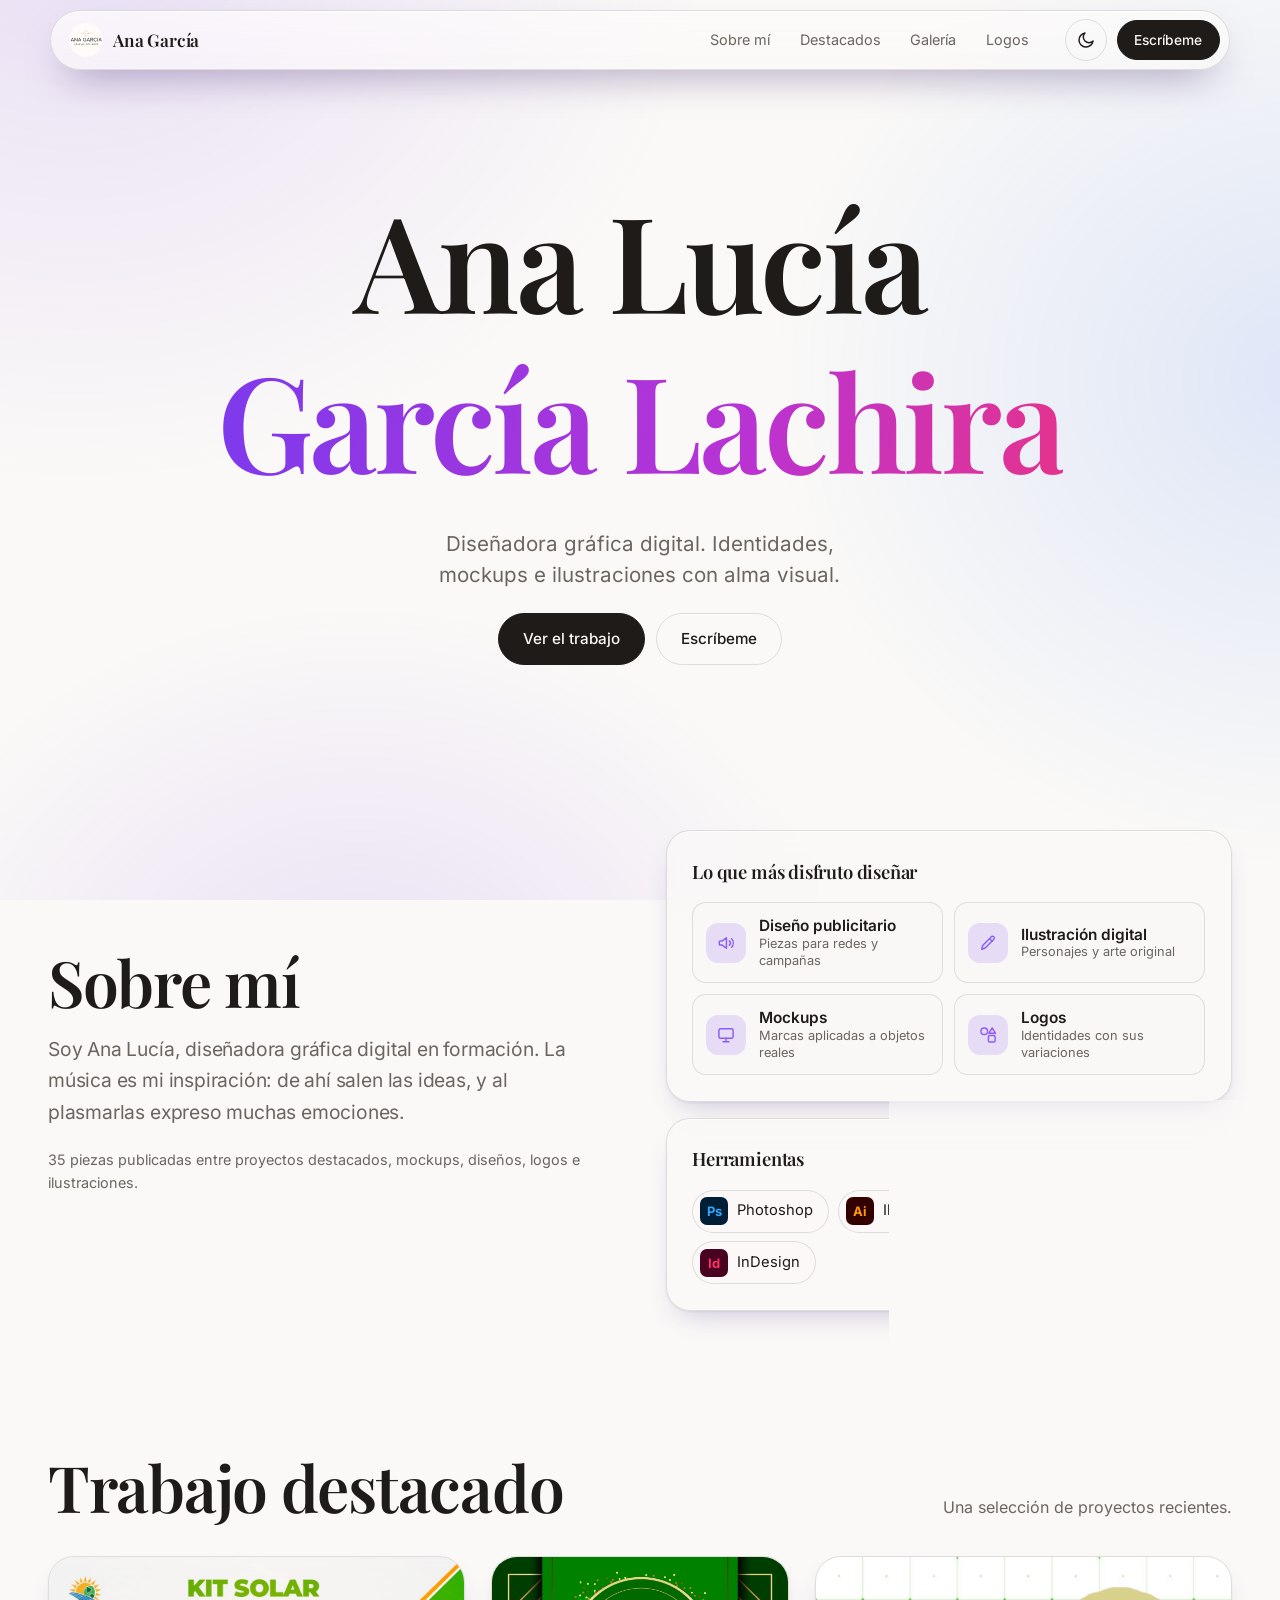
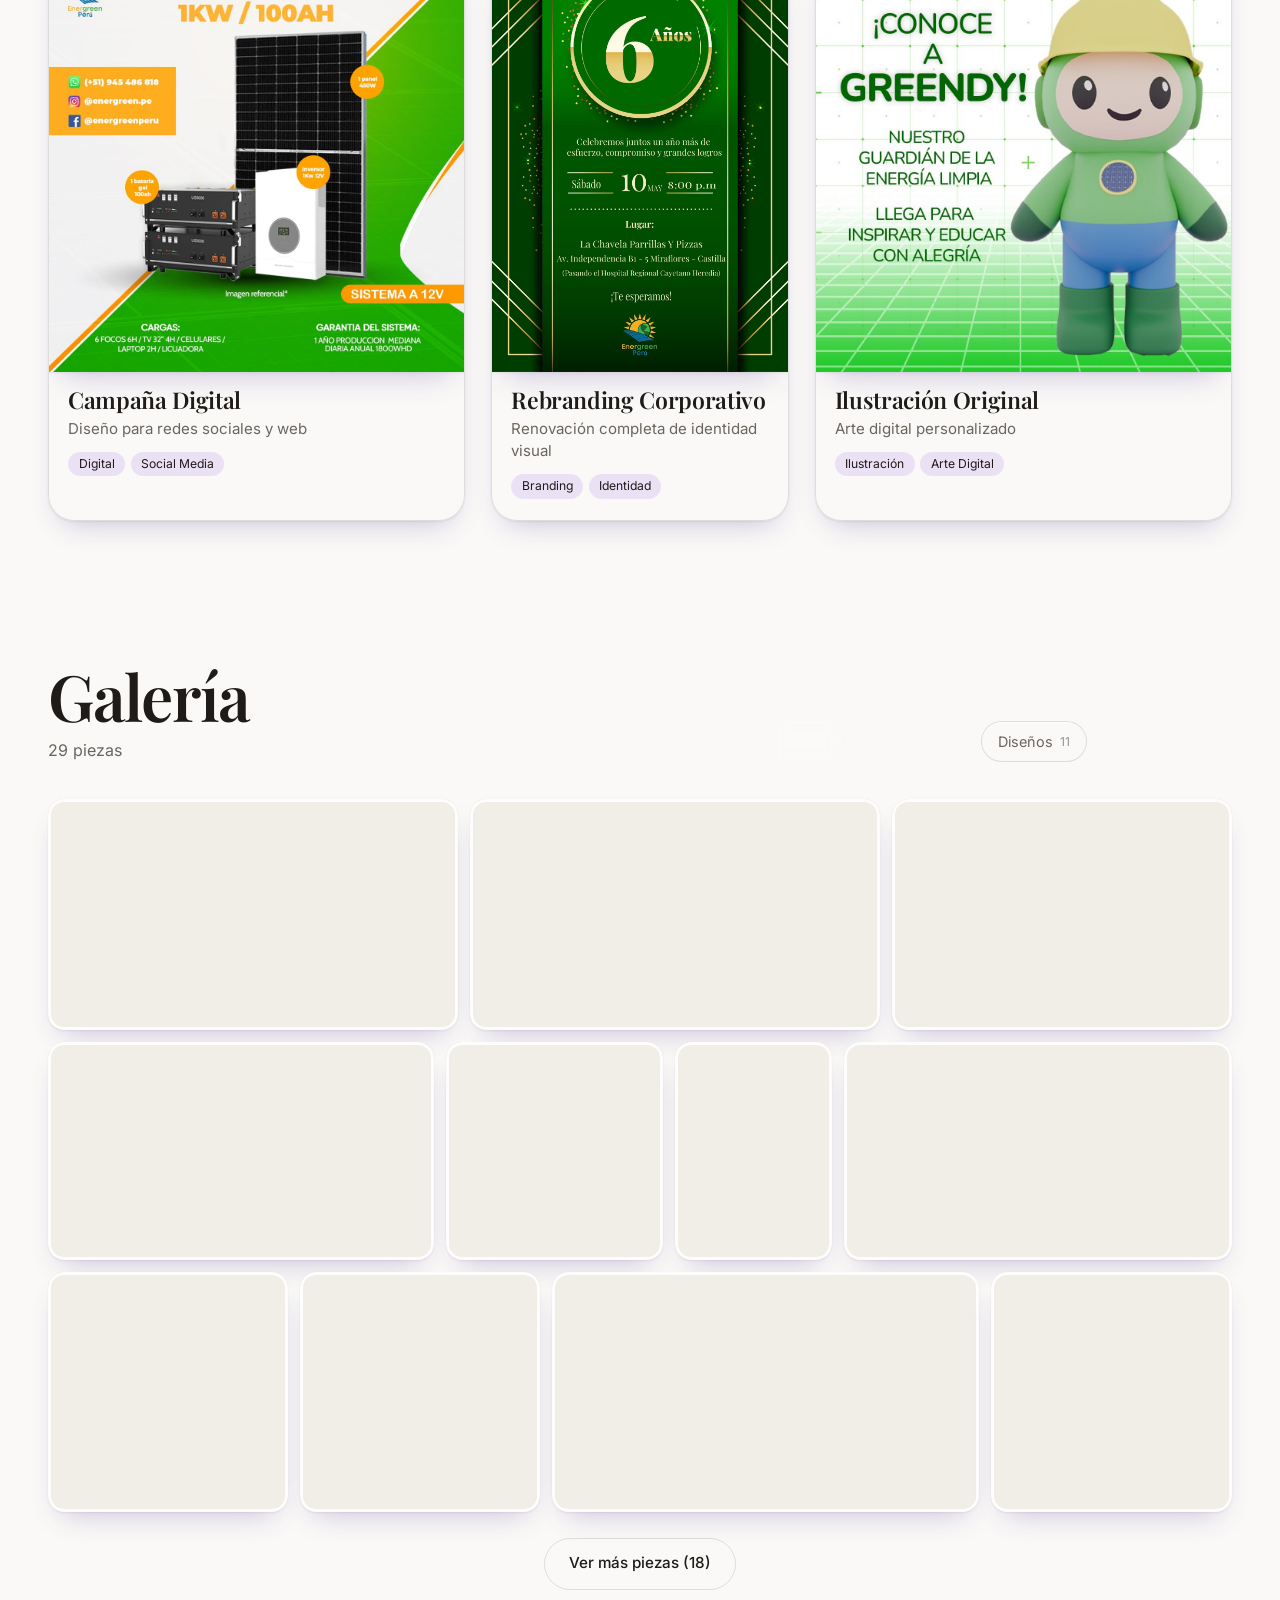
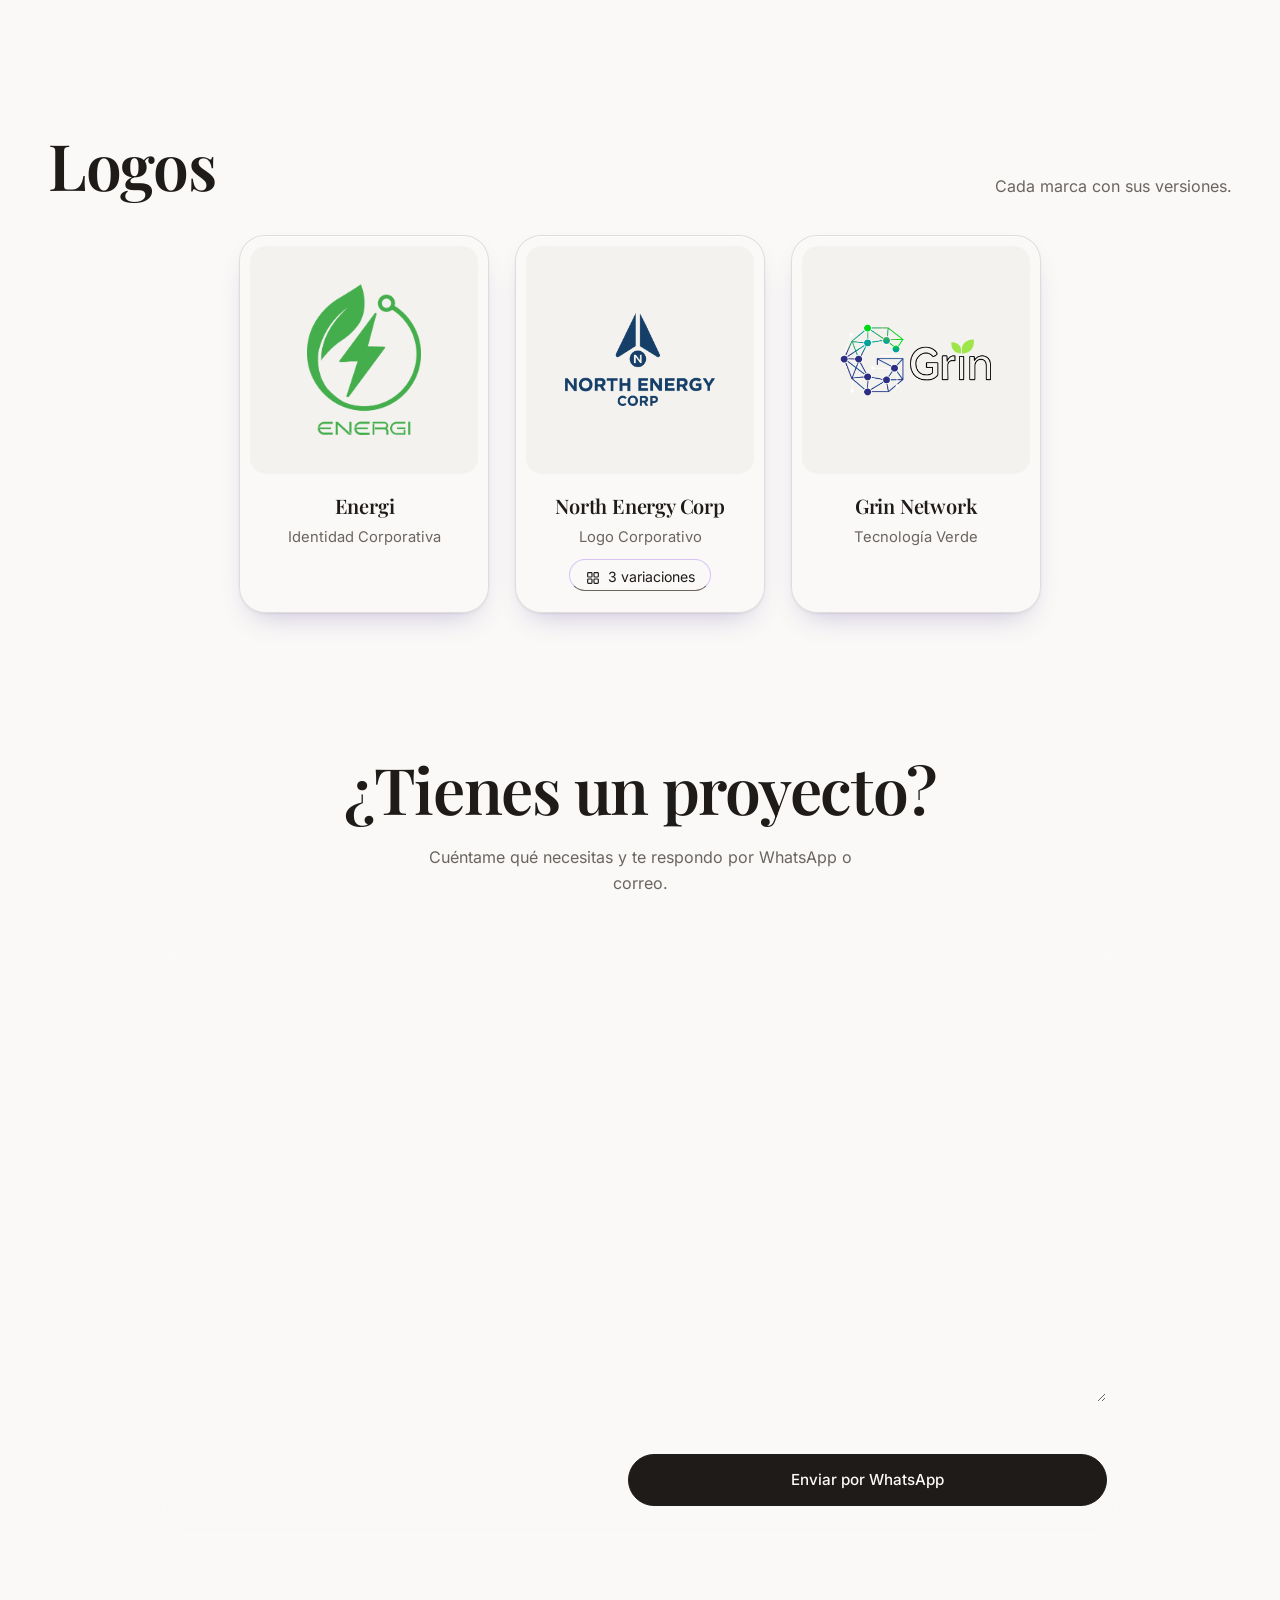
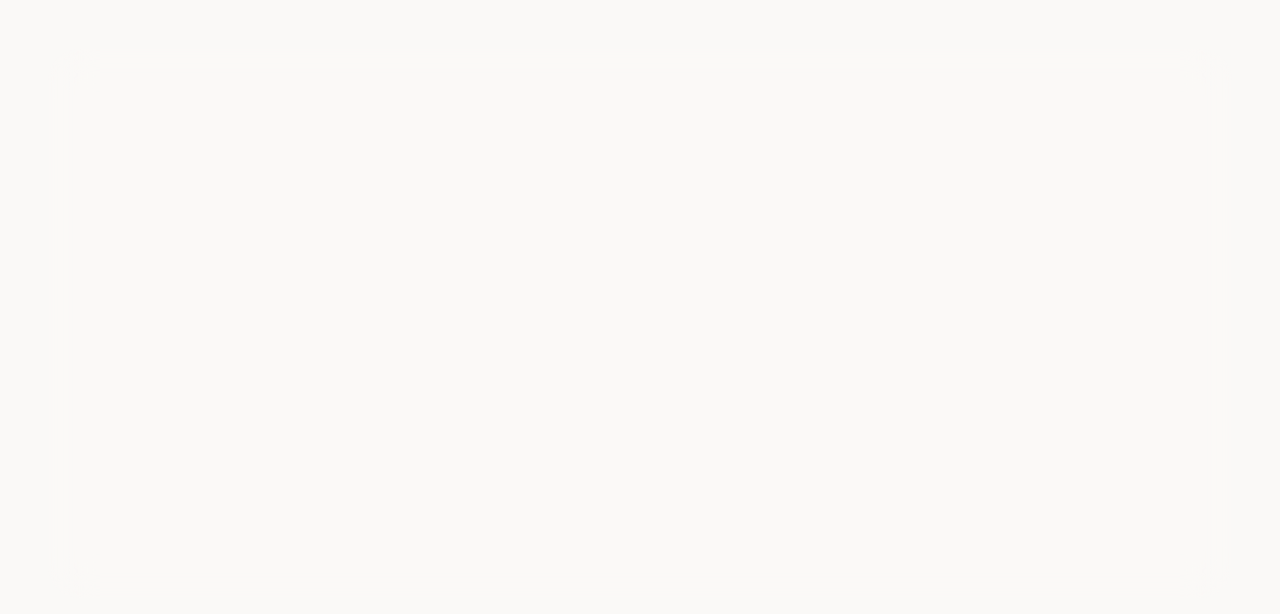
==== commit 387d5eb1: "v4.3: barra de progreso de un color, destacados con la pieza angosta al centro, ventana de logos sin" ====
--- a/index.html
+++ b/index.html
@@ -223,26 +223,39 @@
 
 <footer class="footer">
   <div class="container">
-    <div class="footer-top">
-      <a href="#inicio" class="footer-brand" aria-label="Ana García, ir al inicio">
-        <img src="imagenes/logo.png" alt="" width="44" height="44">
-        <div><strong>Ana Lucía García Lachira</strong><span>Diseñadora gráfica digital</span></div>
-      </a>
-      <nav class="footer-nav" aria-label="Pie de página">
-        <a href="#sobre-mi">Sobre mí</a>
-        <a href="#destacados">Destacados</a>
-        <a href="#galeria">Galería</a>
-        <a href="#logos">Logos</a>
-        <a href="#guias">Guías</a>
-        <a href="#contacto">Contacto</a>
-      </nav>
-    </div>
-    <div class="footer-bottom">
-      <p class="copy">&copy; <span id="year">2026</span> Ana Lucía García Lachira. Todos los derechos reservados.</p>
-      <div class="footer-social">
-        <a id="fMail" class="icon-btn" href="mailto:agarcialachira@gmail.com" aria-label="Escribir por correo"><svg class="i"><use href="#i-mail"/></svg></a>
-        <a id="fWa" class="icon-btn" href="https://wa.me/51977575523" target="_blank" rel="noopener" aria-label="Escribir por WhatsApp"><svg class="i"><use href="#i-chat"/></svg></a>
-        <a href="#inicio" class="icon-btn up" aria-label="Volver arriba"><svg class="i"><use href="#i-up"/></svg></a>
+    <div class="footer-card">
+      <div class="footer-grid">
+        <div class="f-brand">
+          <a href="#inicio" class="footer-brand" aria-label="Ana García, ir al inicio">
+            <img src="imagenes/logo.png" alt="" width="52" height="52">
+            <div><strong>Ana Lucía García Lachira</strong><span>Diseñadora gráfica digital</span></div>
+          </a>
+          <p class="f-text">Identidades, mockups e ilustraciones hechas con cuidado, desde Piura para cualquier lugar.</p>
+          <div class="footer-social">
+            <a id="fMail" class="icon-btn" href="mailto:agarcialachira@gmail.com" aria-label="Escribir por correo"><svg class="i"><use href="#i-mail"/></svg></a>
+            <a id="fWa" class="icon-btn" href="https://wa.me/51977575523" target="_blank" rel="noopener" aria-label="Escribir por WhatsApp"><svg class="i"><use href="#i-chat"/></svg></a>
+          </div>
+        </div>
+        <nav class="f-col" aria-label="Pie de página">
+          <h3>Explorar</h3>
+          <a href="#sobre-mi">Sobre mí</a>
+          <a href="#destacados">Destacados</a>
+          <a href="#galeria">Galería</a>
+          <a href="#logos">Logos</a>
+          <a href="#guias">Guías</a>
+        </nav>
+        <div class="f-col">
+          <h3>Contacto</h3>
+          <a id="fMailT" href="mailto:agarcialachira@gmail.com">agarcialachira@gmail.com</a>
+          <a id="fWaT" href="https://wa.me/51977575523" target="_blank" rel="noopener">+51 977 575 523</a>
+          <span>Piura, Perú</span>
+          <a href="#contacto" class="btn btn-sm f-cta">Escríbeme</a>
+        </div>
+      </div>
+      <div class="footer-mark" aria-hidden="true">Ana García</div>
+      <div class="footer-bottom">
+        <p class="copy">&copy; <span id="year">2026</span> Ana Lucía García Lachira. Todos los derechos reservados.</p>
+        <a href="#inicio" class="to-top">Volver arriba <svg class="i"><use href="#i-up"/></svg></a>
       </div>
     </div>
   </div>
@@ -253,13 +266,6 @@
   <div class="dialog-head">
     <div><h3 id="logoDialogTitle"></h3><p id="logoDialogDesc"></p></div>
     <button class="icon-btn" id="logoDialogClose" aria-label="Cerrar"><svg class="i"><use href="#i-x"/></svg></button>
-  </div>
-  <div class="bg-switch" role="group" aria-label="Fondo de la vista previa">
-    <span>Fondo</span>
-    <button data-bg="auto" aria-pressed="true">Auto</button>
-    <button data-bg="light" aria-pressed="false">Claro</button>
-    <button data-bg="dark" aria-pressed="false">Oscuro</button>
-    <button data-bg="check" aria-pressed="false">Transparente</button>
   </div>
   <div class="variations" id="variations"></div>
 </dialog>
--- a/style.css
+++ b/style.css
@@ -584,3 +584,50 @@
 .pill{white-space:nowrap}
 @media (max-width:640px){.logo-card{flex:0 0 82%}.logo-meta h3{font-size:1.15rem}}
 @media (max-width:380px){.contact-card{padding:.9rem}.contact-lead{font-size:1.2rem}.panel{padding:1rem}}
+
+/* ============================================================
+   v4.3
+   ============================================================ */
+/* Barra de progreso: un solo color, el del tema */
+.progress{background:linear-gradient(90deg,var(--accent),var(--accent-2))}
+
+/* Destacados en filas de tres (la pieza más angosta va al centro) */
+.feat{display:grid;gap:clamp(1rem,2vw,1.6rem);overflow:visible;margin:0;padding:0}
+.feat-row{display:flex;gap:clamp(1rem,2vw,1.6rem);align-items:stretch}
+@media (max-width:699px){
+  .feat{display:flex;overflow-x:auto;scroll-snap-type:x mandatory;margin-inline:calc(var(--pad) * -1);padding:4px var(--pad) 1rem;scroll-padding-inline:var(--pad);scrollbar-width:none}
+  .feat::-webkit-scrollbar{display:none}
+  .feat-row{display:contents}
+}
+
+/* Ventana de logos: encabezado fijo y solo se desplaza el contenido */
+.dialog[open]{display:flex;flex-direction:column;overflow:hidden}
+.dialog-head{position:static;flex:none}
+.variations{flex:1;min-height:0;overflow:auto;padding-top:1.1rem}
+
+/* Pie de página */
+.footer{border-top:0;background:none;-webkit-backdrop-filter:none;backdrop-filter:none;padding:2.5rem 0 1rem}
+.footer-card{position:relative;overflow:hidden;border-radius:32px;padding:clamp(1.5rem,4vw,3rem) clamp(1.2rem,4vw,3rem) 1.1rem;background:var(--glass);border:1px solid var(--line);
+  -webkit-backdrop-filter:blur(22px) saturate(1.6);backdrop-filter:blur(22px) saturate(1.6);box-shadow:inset 0 1px 0 var(--glass-edge),var(--sh)}
+.footer-grid{display:grid;gap:2rem clamp(1.5rem,4vw,3.5rem);grid-template-columns:1.5fr 1fr 1.25fr;align-items:start}
+.footer-brand{display:flex;align-items:center;gap:.9rem}
+.footer-brand img{border-radius:50%;box-shadow:var(--sh)}
+.footer-brand strong{font-family:var(--f-display);font-weight:600;font-size:1.25rem}
+.f-text{color:var(--text-2);max-width:34ch;margin:1rem 0 1.2rem;font-size:.95rem;line-height:1.6}
+.footer-social{display:flex;gap:.5rem}
+.footer-social .icon-btn{width:42px;height:42px;border-color:var(--line);background:var(--glass)}
+.f-col{display:flex;flex-direction:column;gap:.55rem;align-items:flex-start;min-width:0}
+.f-col h3{font-family:var(--f-display);font-weight:600;font-size:1.05rem;margin-bottom:.5rem}
+.f-col a,.f-col span{color:var(--text-2);font-size:.95rem;transition:color .2s;overflow-wrap:anywhere}
+.f-col a:hover{color:var(--text)}
+.f-col .f-cta{margin-top:.7rem;color:var(--bg)}
+.f-col .f-cta:hover{color:#fff}
+.footer-mark{font-family:var(--f-display);font-weight:600;font-size:clamp(3.2rem,15vw,12.5rem);line-height:.85;letter-spacing:-.03em;text-align:center;white-space:nowrap;overflow:hidden;margin:2.4rem 0 0;padding-bottom:.08em;user-select:none;
+  background:linear-gradient(180deg,color-mix(in srgb,var(--accent) 60%,transparent) 0%,color-mix(in srgb,var(--accent) 8%,transparent) 80%);-webkit-background-clip:text;background-clip:text;color:transparent}
+.footer-bottom{display:flex;justify-content:space-between;align-items:center;gap:.8rem 1rem;flex-wrap:wrap;margin-top:.8rem;padding-top:1rem;border-top:1px solid var(--line)}
+.footer .copy{padding:0;border:0;font-size:.84rem;color:var(--text-2)}
+.to-top{display:inline-flex;align-items:center;gap:.45rem;padding:.45rem .95rem;border-radius:999px;border:1px solid var(--line);font-size:.86rem;color:var(--text-2);transition:color .2s,background .2s,transform .3s var(--ease)}
+.to-top .i{width:16px;height:16px}
+.to-top:hover{color:var(--text);background:var(--soft);transform:translateY(-2px)}
+@media (max-width:899px){.footer-grid{grid-template-columns:1fr 1fr}.footer-grid>.f-brand{grid-column:1 / -1}}
+@media (max-width:560px){.footer-grid{grid-template-columns:1fr}.footer-card{border-radius:26px}.footer-bottom{justify-content:center;text-align:center}}
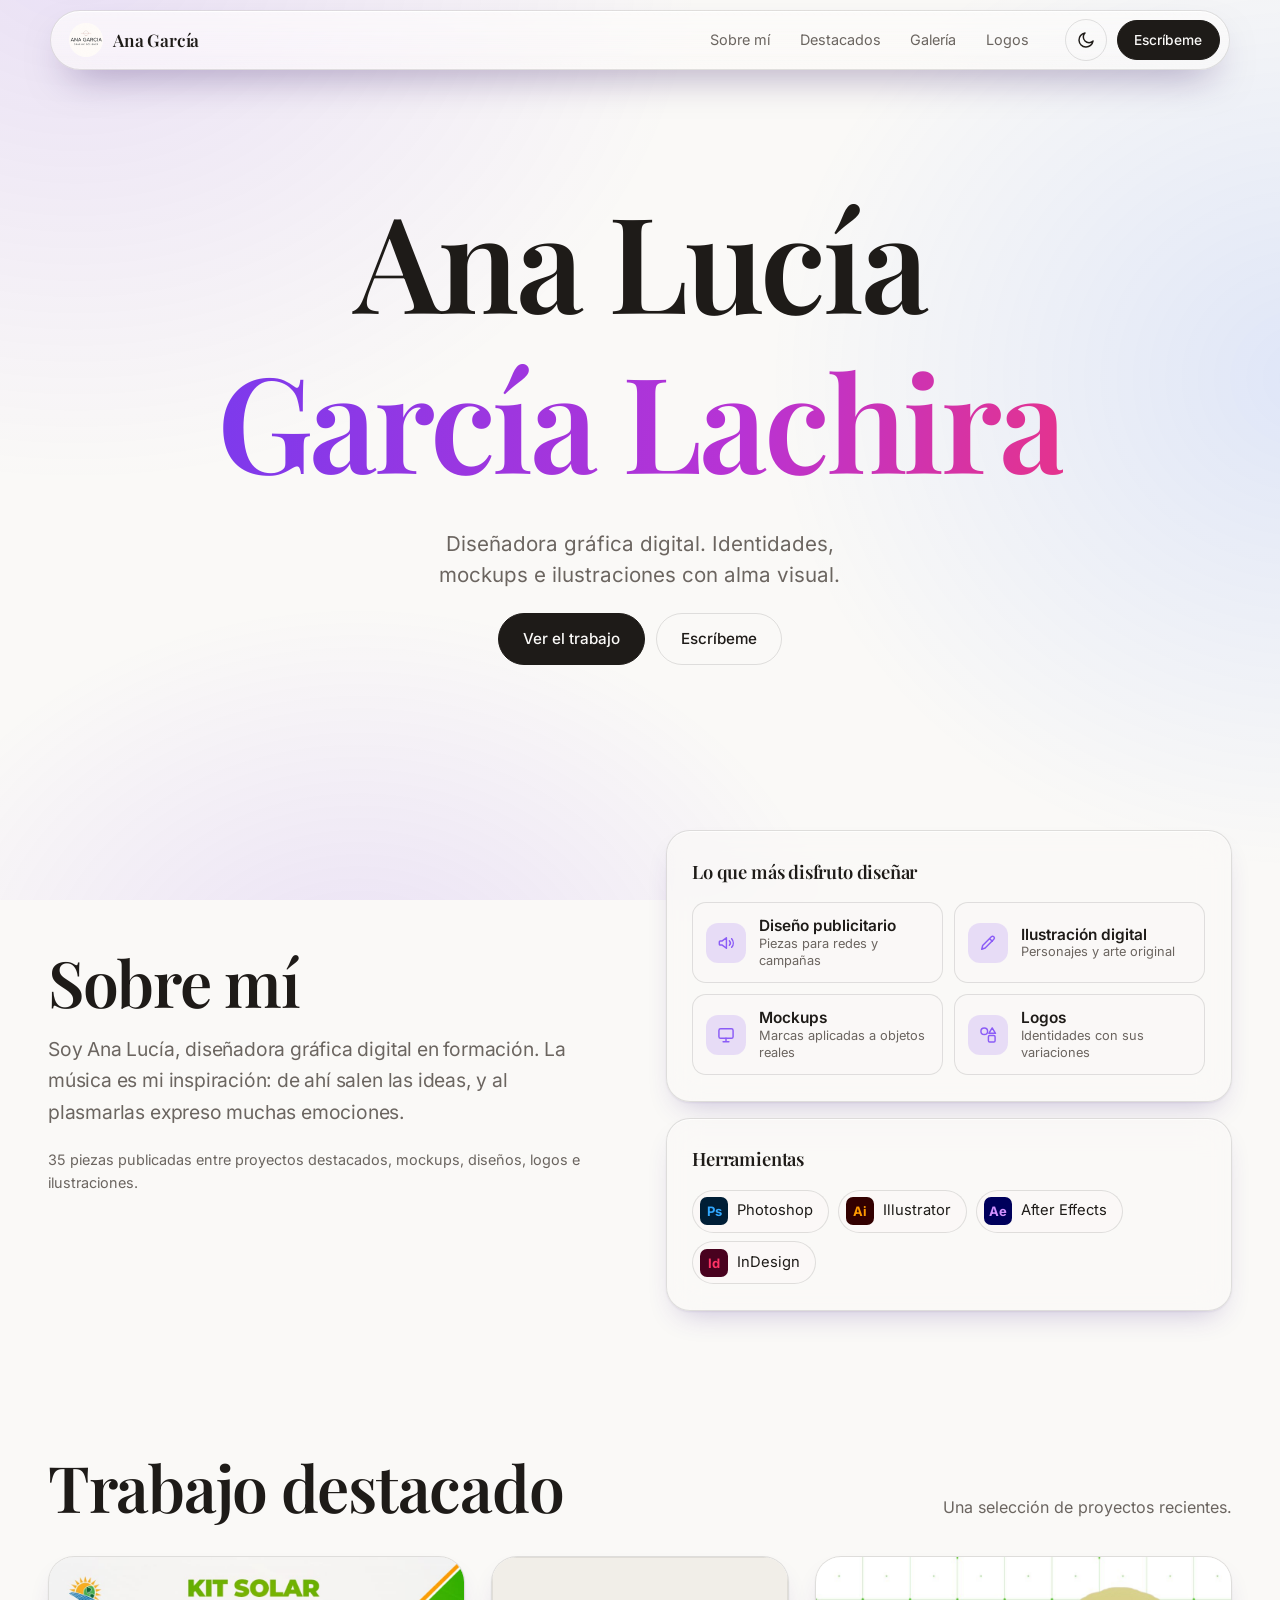
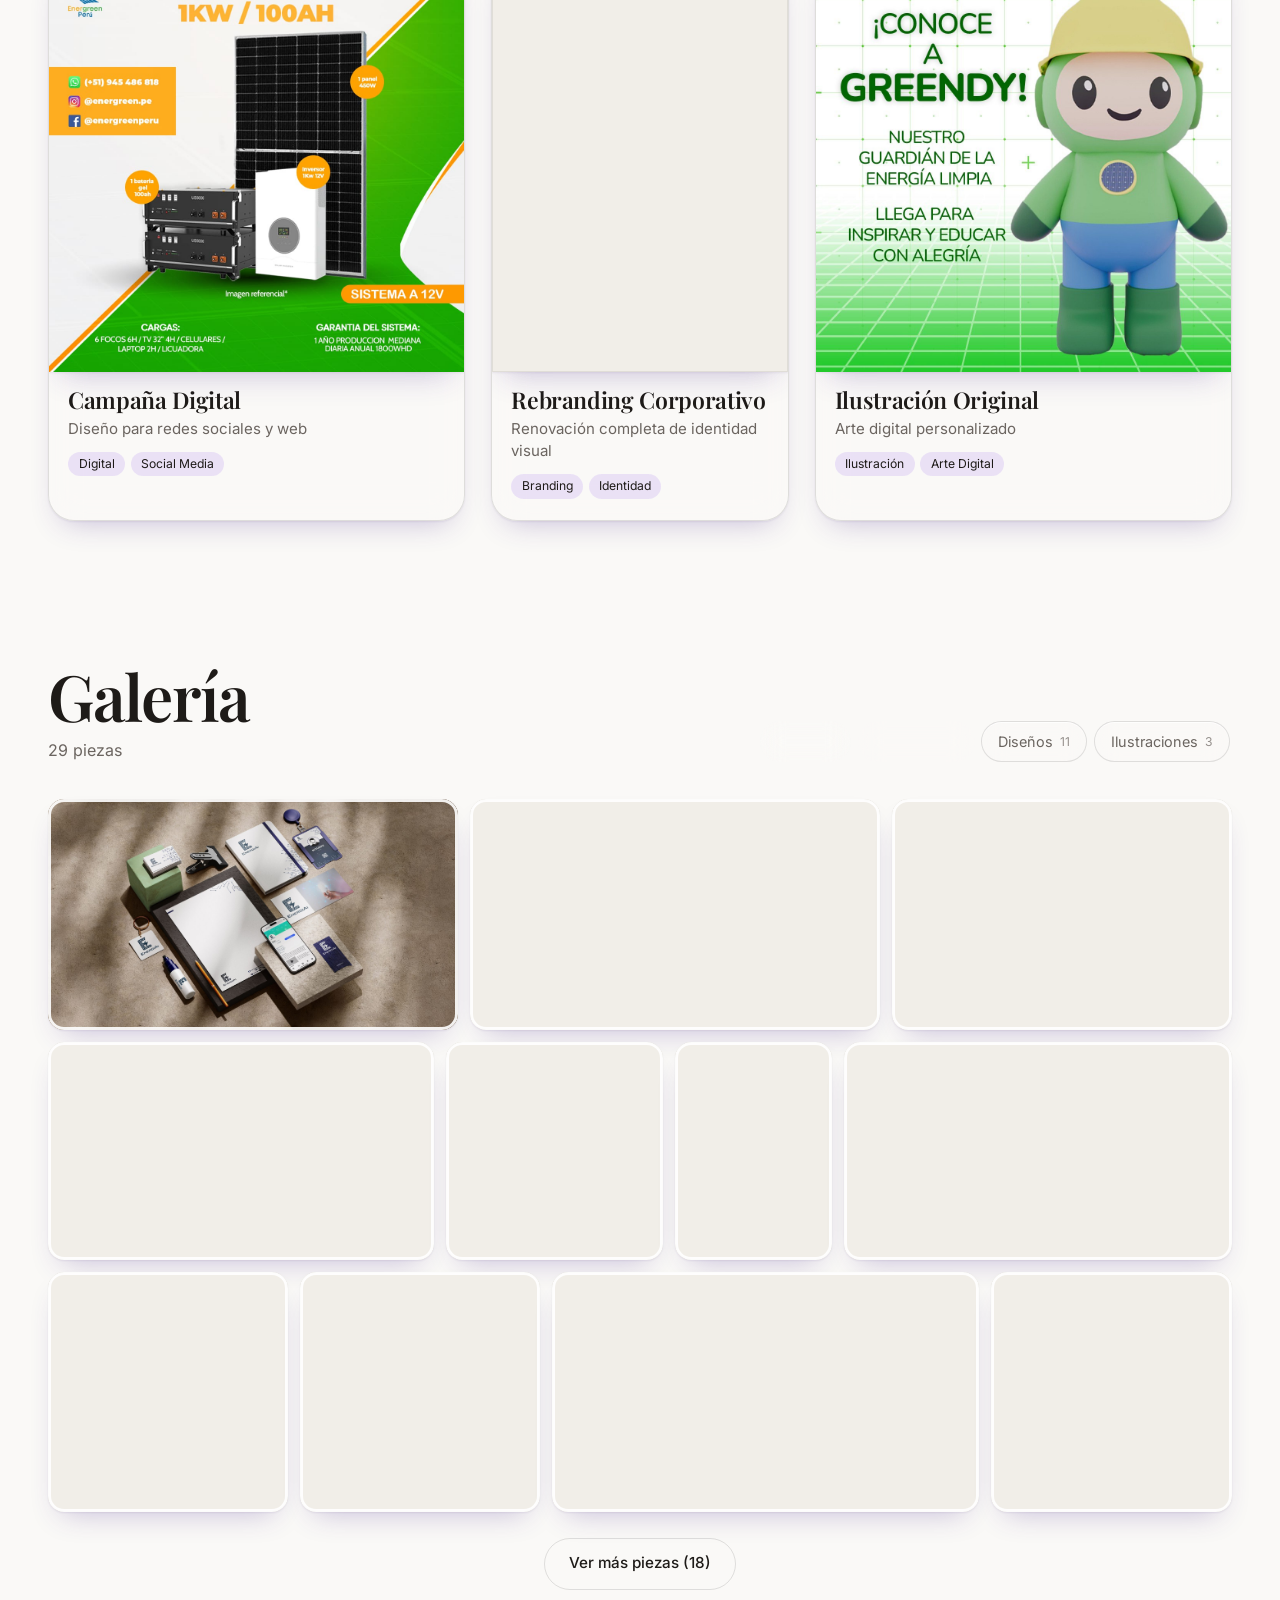
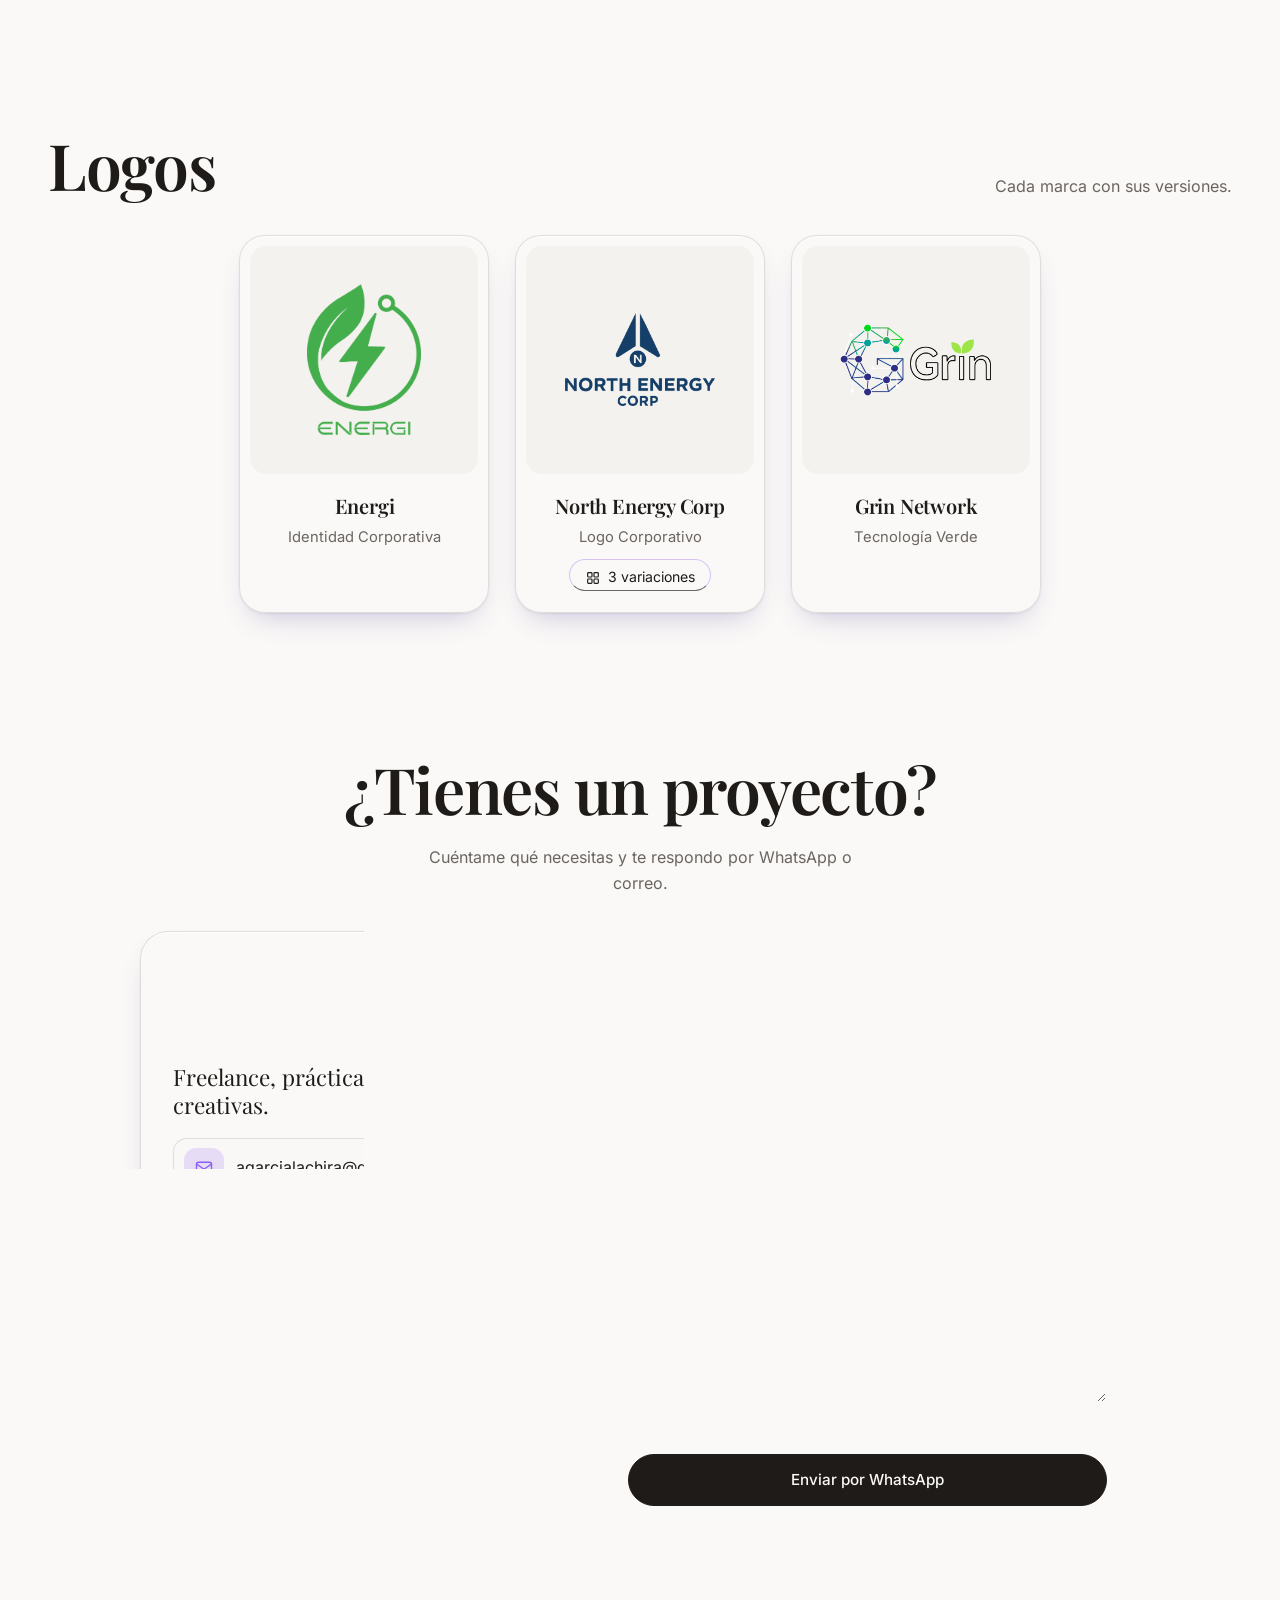
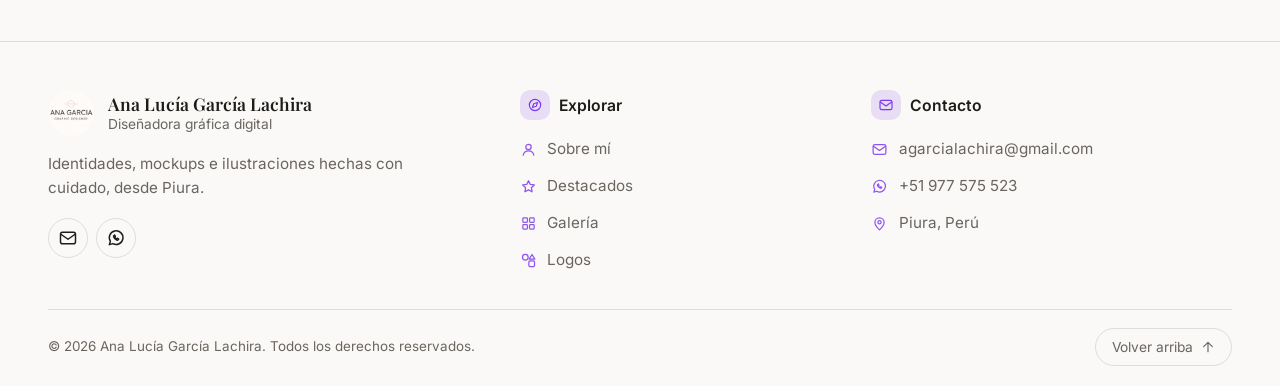
==== commit c34288a1: "v4.4: footer clásico con íconos, modal de logos sin scroll para logo único y pulido Co-Authored-By: " ====
--- a/index.html
+++ b/index.html
@@ -38,6 +38,10 @@
     <symbol id="i-right" viewBox="0 0 24 24"><path d="m9.5 5 7 7-7 7"/></symbol>
     <symbol id="i-zoom" viewBox="0 0 24 24"><circle cx="10.500" cy="10.500" r="6"/><path d="M15 15l5 5M10.500 8v5M8 10.500h5"/></symbol>
     <symbol id="i-down" viewBox="0 0 24 24"><path d="M6 9.500l6 6 6-6"/></symbol>
+    <symbol id="i-user" viewBox="0 0 24 24"><circle cx="12" cy="8.500" r="3.800"/><path d="M4.500 20c.8-3.900 3.800-6 7.500-6s6.700 2.100 7.500 6"/></symbol>
+    <symbol id="i-star" viewBox="0 0 24 24"><path d="M12 3.800l2.500 5.200 5.700.8-4.100 4 1 5.700-5.100-2.700-5.100 2.700 1-5.700-4.100-4 5.700-.8z"/></symbol>
+    <symbol id="i-doc" viewBox="0 0 24 24"><path d="M14 3.500H7.500a1.500 1.500 0 0 0-1.500 1.500v14a1.500 1.500 0 0 0 1.500 1.500h9a1.500 1.500 0 0 0 1.500-1.500V7.500z"/><path d="M14 3.500v4h4M9 12.500h6M9 16h4"/></symbol>
+    <symbol id="i-compass" viewBox="0 0 24 24"><circle cx="12" cy="12" r="8.500"/><path d="M15.800 8.200l-1.900 5.700-5.700 1.900 1.900-5.700z"/></symbol>
     <symbol id="i-plus" viewBox="0 0 24 24"><path d="M12 5v14M5 12h14"/></symbol>
     <symbol id="i-minus" viewBox="0 0 24 24"><path d="M5 12h14"/></symbol>
     <symbol id="i-up" viewBox="0 0 24 24"><path d="M12 19V5M5.5 11.5 12 5l6.5 6.5"/></symbol>
@@ -223,40 +227,36 @@
 
 <footer class="footer">
   <div class="container">
-    <div class="footer-card">
-      <div class="footer-grid">
-        <div class="f-brand">
-          <a href="#inicio" class="footer-brand" aria-label="Ana García, ir al inicio">
-            <img src="imagenes/logo.png" alt="" width="52" height="52">
-            <div><strong>Ana Lucía García Lachira</strong><span>Diseñadora gráfica digital</span></div>
-          </a>
-          <p class="f-text">Identidades, mockups e ilustraciones hechas con cuidado, desde Piura para cualquier lugar.</p>
-          <div class="footer-social">
-            <a id="fMail" class="icon-btn" href="mailto:agarcialachira@gmail.com" aria-label="Escribir por correo"><svg class="i"><use href="#i-mail"/></svg></a>
-            <a id="fWa" class="icon-btn" href="https://wa.me/51977575523" target="_blank" rel="noopener" aria-label="Escribir por WhatsApp"><svg class="i"><use href="#i-chat"/></svg></a>
-          </div>
+    <div class="footer-grid">
+      <div class="f-brand">
+        <a href="#inicio" class="footer-brand" aria-label="Ana García, ir al inicio">
+          <img src="imagenes/logo.png" alt="" width="46" height="46">
+          <div><strong>Ana Lucía García Lachira</strong><span>Diseñadora gráfica digital</span></div>
+        </a>
+        <p class="f-text">Identidades, mockups e ilustraciones hechas con cuidado, desde Piura.</p>
+        <div class="footer-social">
+          <a id="fMail" class="icon-btn" href="mailto:agarcialachira@gmail.com" aria-label="Escribir por correo"><svg class="i"><use href="#i-mail"/></svg></a>
+          <a id="fWa" class="icon-btn" href="https://wa.me/51977575523" target="_blank" rel="noopener" aria-label="Escribir por WhatsApp"><svg class="i"><use href="#i-chat"/></svg></a>
         </div>
-        <nav class="f-col" aria-label="Pie de página">
-          <h3>Explorar</h3>
-          <a href="#sobre-mi">Sobre mí</a>
-          <a href="#destacados">Destacados</a>
-          <a href="#galeria">Galería</a>
-          <a href="#logos">Logos</a>
-          <a href="#guias">Guías</a>
-        </nav>
-        <div class="f-col">
-          <h3>Contacto</h3>
-          <a id="fMailT" href="mailto:agarcialachira@gmail.com">agarcialachira@gmail.com</a>
-          <a id="fWaT" href="https://wa.me/51977575523" target="_blank" rel="noopener">+51 977 575 523</a>
-          <span>Piura, Perú</span>
-          <a href="#contacto" class="btn btn-sm f-cta">Escríbeme</a>
-        </div>
-      </div>
-      <div class="footer-mark" aria-hidden="true">Ana García</div>
-      <div class="footer-bottom">
-        <p class="copy">&copy; <span id="year">2026</span> Ana Lucía García Lachira. Todos los derechos reservados.</p>
-        <a href="#inicio" class="to-top">Volver arriba <svg class="i"><use href="#i-up"/></svg></a>
-      </div>
+      </div>
+      <nav class="f-col" aria-label="Pie de página">
+        <h3><span class="ico"><svg class="i"><use href="#i-compass"/></svg></span>Explorar</h3>
+        <a href="#sobre-mi"><svg class="i"><use href="#i-user"/></svg>Sobre mí</a>
+        <a href="#destacados"><svg class="i"><use href="#i-star"/></svg>Destacados</a>
+        <a href="#galeria"><svg class="i"><use href="#i-grid"/></svg>Galería</a>
+        <a href="#logos"><svg class="i"><use href="#i-shapes"/></svg>Logos</a>
+        <a href="#guias"><svg class="i"><use href="#i-doc"/></svg>Guías</a>
+      </nav>
+      <div class="f-col">
+        <h3><span class="ico"><svg class="i"><use href="#i-mail"/></svg></span>Contacto</h3>
+        <a id="fMailT" href="mailto:agarcialachira@gmail.com"><svg class="i"><use href="#i-mail"/></svg><span>agarcialachira@gmail.com</span></a>
+        <a id="fWaT" href="https://wa.me/51977575523" target="_blank" rel="noopener"><svg class="i"><use href="#i-chat"/></svg><span>+51 977 575 523</span></a>
+        <p class="f-line"><svg class="i"><use href="#i-pin"/></svg><span>Piura, Perú</span></p>
+      </div>
+    </div>
+    <div class="footer-bottom">
+      <p class="copy">&copy; <span id="year">2026</span> Ana Lucía García Lachira. Todos los derechos reservados.</p>
+      <a href="#inicio" class="to-top">Volver arriba <svg class="i"><use href="#i-up"/></svg></a>
     </div>
   </div>
 </footer>
--- a/style.css
+++ b/style.css
@@ -631,3 +631,42 @@
 .to-top:hover{color:var(--text);background:var(--soft);transform:translateY(-2px)}
 @media (max-width:899px){.footer-grid{grid-template-columns:1fr 1fr}.footer-grid>.f-brand{grid-column:1 / -1}}
 @media (max-width:560px){.footer-grid{grid-template-columns:1fr}.footer-card{border-radius:26px}.footer-bottom{justify-content:center;text-align:center}}
+
+/* ===== v4.4 · footer clásico con íconos · modal de logos pulido ===== */
+.footer{border-top:1px solid var(--line);background:none;padding:3rem 0 1.2rem;margin-top:2rem}
+.footer-grid{grid-template-columns:1.4fr 1fr 1.2fr;gap:2.2rem clamp(1.5rem,4vw,4rem)}
+.footer-brand img{box-shadow:none}
+.footer-brand strong{font-size:1.1rem;display:block}
+.f-text{margin:1rem 0 1.1rem;max-width:36ch}
+.footer-social .icon-btn{width:40px;height:40px;background:transparent}
+.footer-social .icon-btn:hover{background:var(--soft);color:var(--accent)}
+.f-col{gap:.2rem}
+.f-col h3{display:flex;align-items:center;gap:.55rem;font-family:var(--f-body);font-size:.98rem;font-weight:600;margin-bottom:.55rem}
+.f-col h3 .ico{display:grid;place-items:center;width:30px;height:30px;border-radius:10px;background:color-mix(in srgb,var(--accent) 14%,transparent);color:var(--accent)}
+.f-col h3 .ico .i{width:16px;height:16px}
+.f-col a,.f-line{display:inline-flex;align-items:center;gap:.65rem;padding:.3rem 0;color:var(--text-2);font-size:.95rem;margin:0;min-width:0}
+.f-col a .i,.f-line .i{flex:none;width:17px;height:17px;color:var(--accent);opacity:.85}
+.f-col a span,.f-line span{overflow-wrap:anywhere}
+.f-col a:hover{color:var(--text)}
+.f-col a:hover .i{opacity:1}
+.footer-bottom{margin-top:2rem;padding-top:1.1rem}
+.footer-mark,.footer-card{display:none}
+@media (max-width:899px){.footer-grid{grid-template-columns:1fr 1fr}}
+@media (max-width:560px){.footer-grid{grid-template-columns:1fr}}
+
+/* modal de logos: la imagen cabe completa al abrir */
+.dialog{width:min(780px,94vw);max-height:min(88vh,760px);border-radius:26px}
+.dialog-head{padding:1.15rem 1.4rem .9rem;border-bottom:1px solid var(--line)}
+.dialog-head h3{font-family:var(--f-display);font-size:1.5rem}
+.variations{grid-template-columns:repeat(auto-fit,minmax(min(100%,200px),240px));justify-content:center;gap:1rem;padding:1.3rem 1.4rem 1.5rem}
+.v-card{display:flex;flex-direction:column;gap:.1rem;transition:transform .3s var(--ease)}
+.v-card:hover{transform:translateY(-3px)}
+.v-card .v-img{box-shadow:var(--sh);transition:box-shadow .3s}
+.v-card:hover .v-img{box-shadow:var(--sh-hover)}
+.v-card figcaption{margin-top:.6rem;font-size:.9rem;font-weight:500;color:var(--text)}
+.variations.one{grid-template-columns:minmax(0,min(100%,420px))}
+.variations.one .v-img{aspect-ratio:auto;height:min(46vh,340px)}
+.v-img::after{content:"";position:absolute;right:.6rem;bottom:.6rem;width:30px;height:30px;border-radius:50%;background:var(--glass);border:1px solid var(--glass-edge);-webkit-backdrop-filter:blur(8px);backdrop-filter:blur(8px);opacity:0;transform:scale(.85);transition:opacity .25s,transform .25s;
+  background-image:url("data:image/svg+xml,%3Csvg xmlns='http://www.w3.org/2000/svg' viewBox='0 0 24 24' fill='none' stroke='%237C3AED' stroke-width='2' stroke-linecap='round'%3E%3Ccircle cx='11' cy='11' r='6'/%3E%3Cpath d='M20 20l-4-4M11 8.500v5M8.500 11h5'/%3E%3C/svg%3E");background-size:16px;background-position:center;background-repeat:no-repeat}
+.v-card:hover .v-img::after,.v-img:focus-visible::after{opacity:1;transform:none}
+@media (max-width:480px){.variations.one .v-img{height:min(40vh,300px)}}
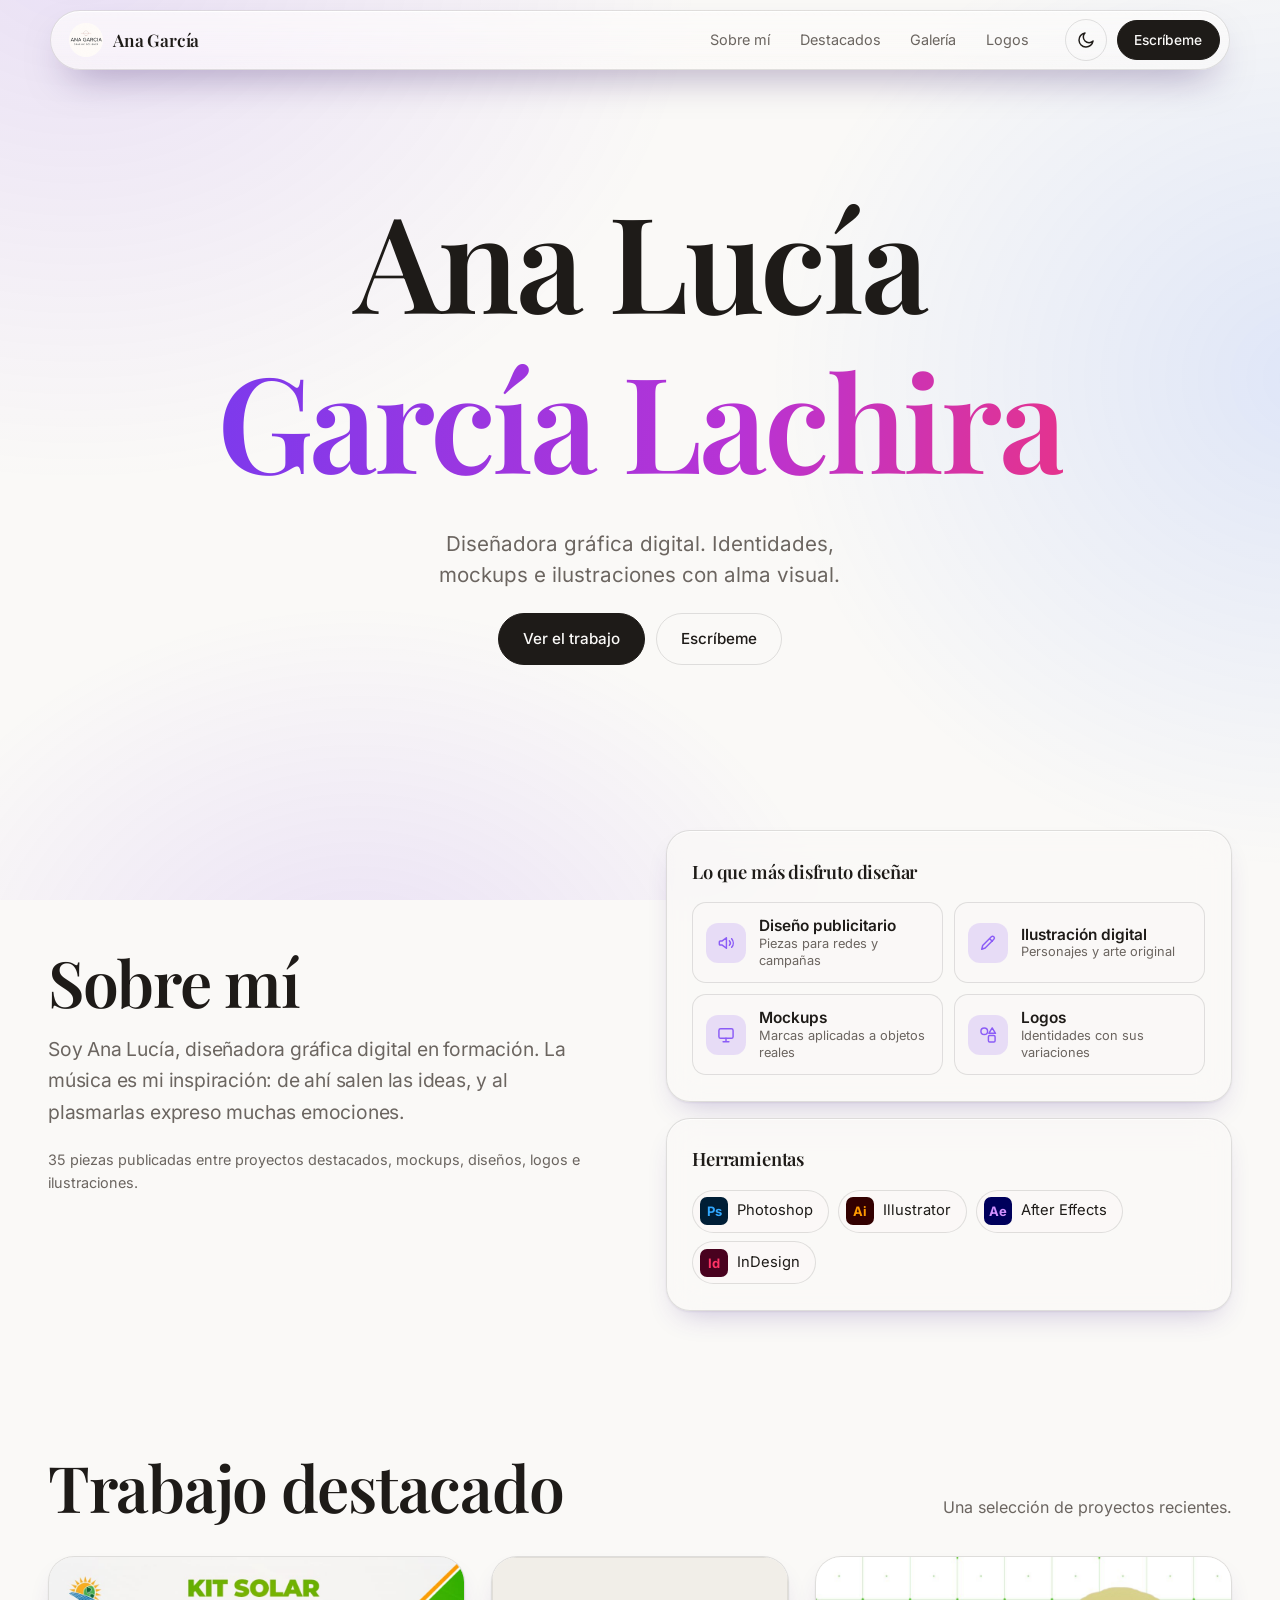
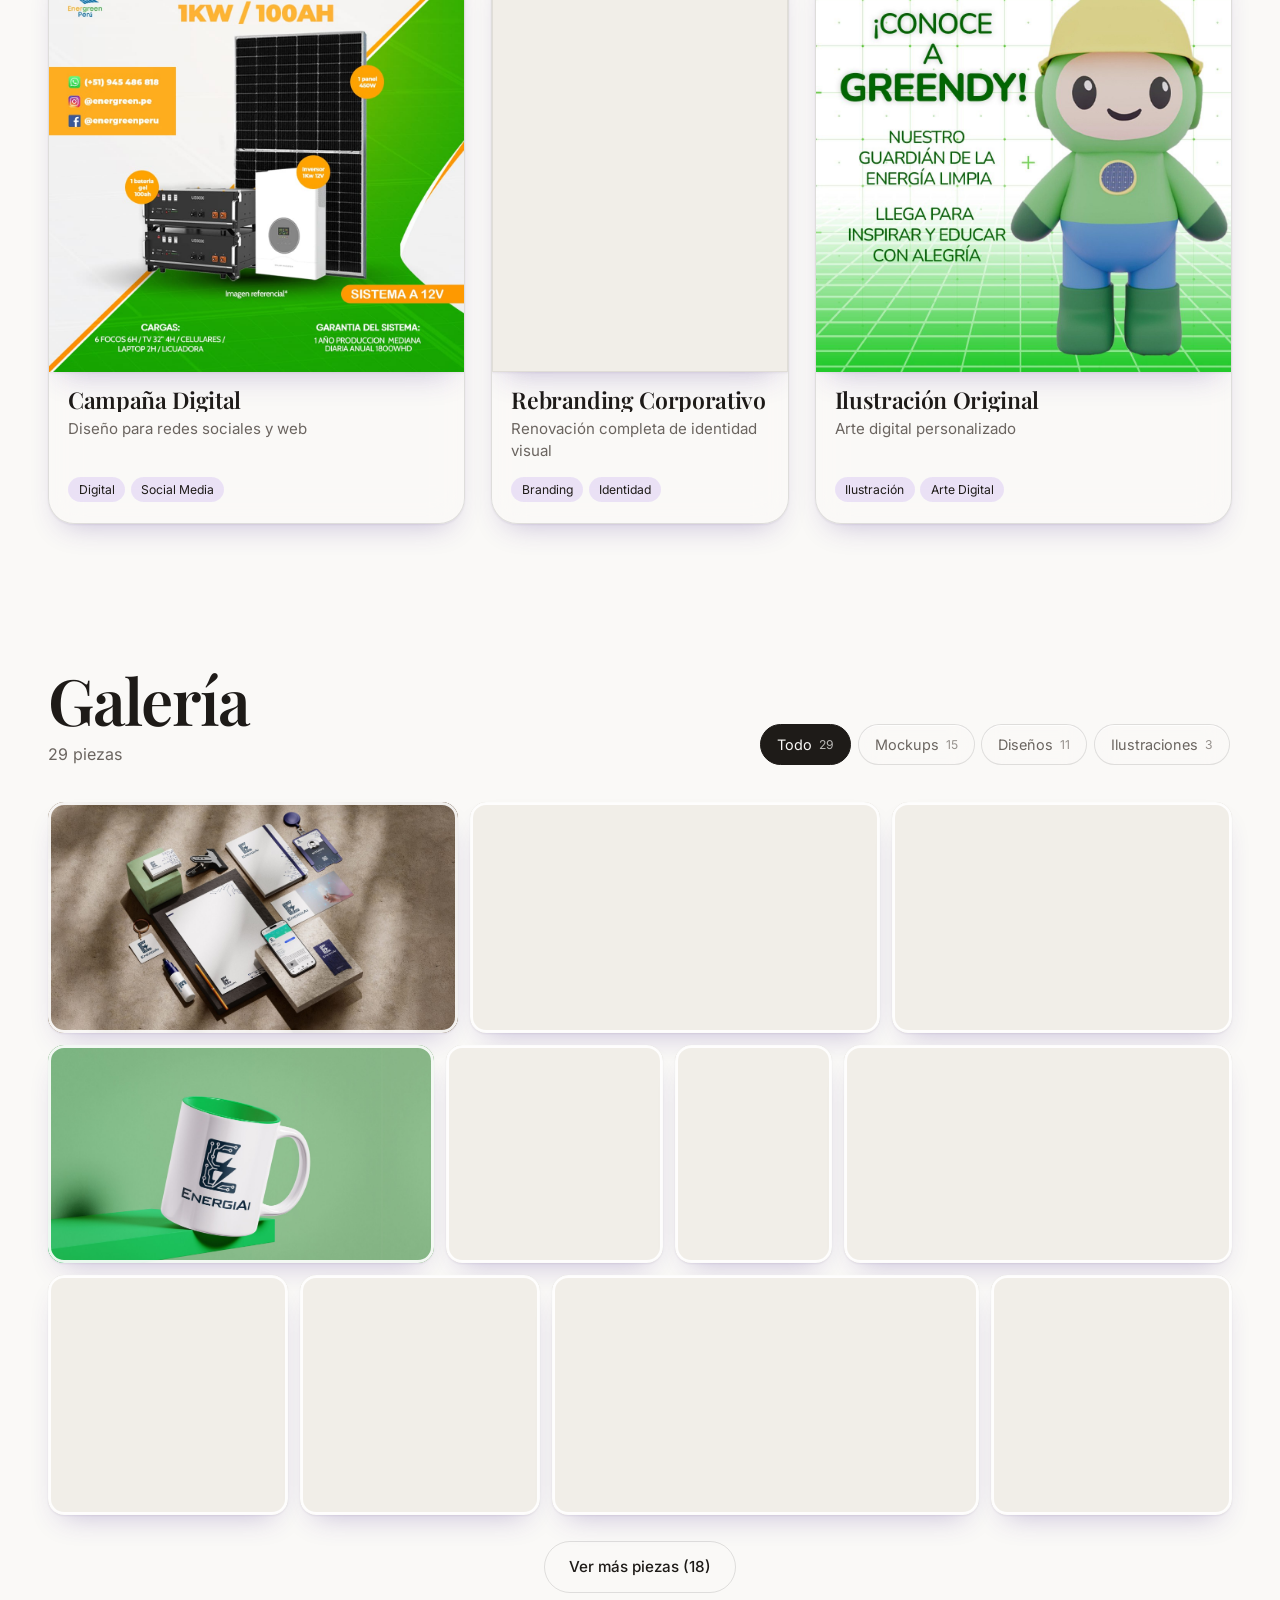
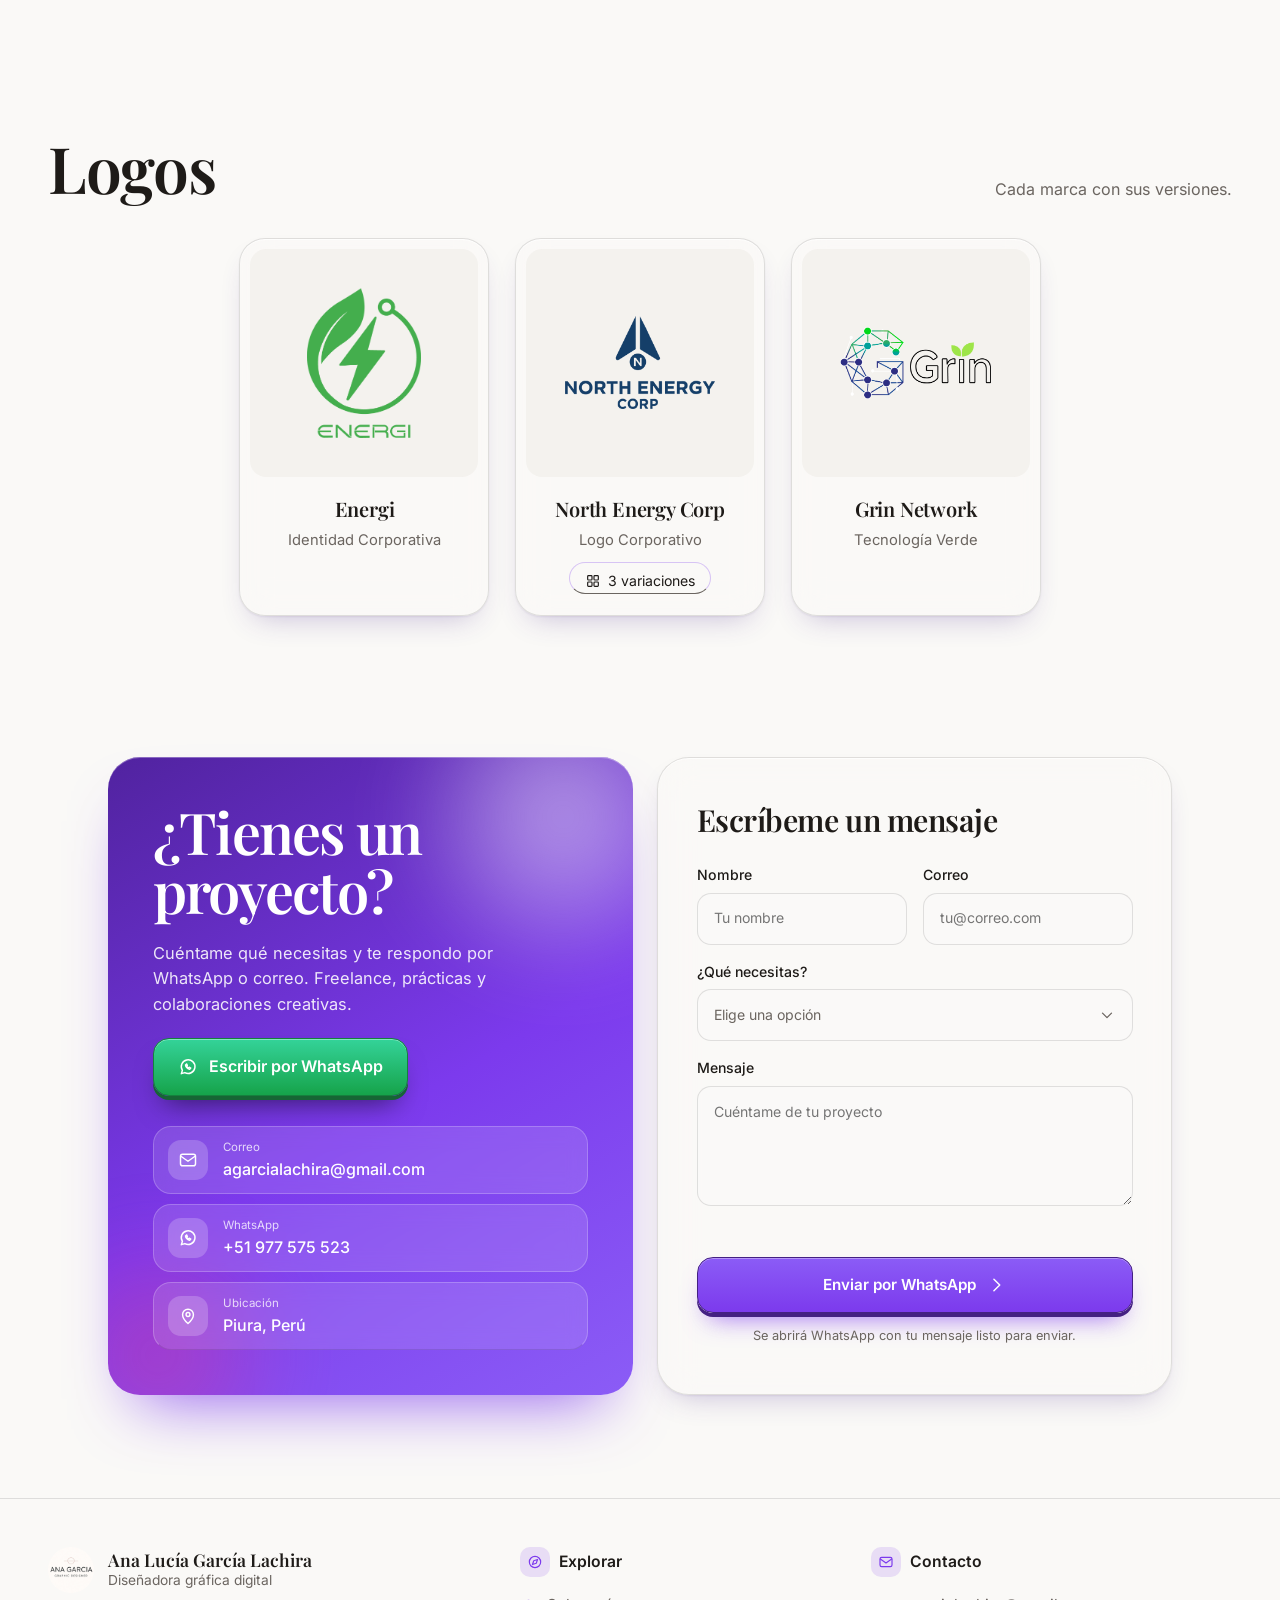
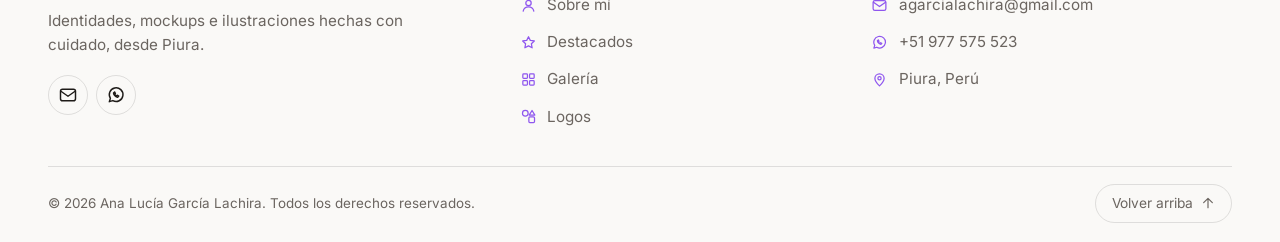
==== commit 8953bacc: "Guías: lector del tamaño de la pantalla con riel de miniaturas; Contacto rediseñado; favicon circula" ====
--- a/index.html
+++ b/index.html
@@ -11,7 +11,9 @@
   <meta property="og:description" content="Portfolio de identidades, mockups, diseños e ilustraciones.">
   <meta property="og:image"       content="imagenes/logo.png">
   <meta property="og:type"        content="website">
-  <link rel="icon" type="image/png" href="imagenes/logo.png">
+  <link rel="icon" type="image/png" sizes="32x32" href="icons/favicon-32.png">
+  <link rel="icon" type="image/png" sizes="192x192" href="icons/favicon-192.png">
+  <link rel="apple-touch-icon" href="icons/apple-touch-icon.png">
   <link rel="preload" href="fonts/playfair.woff2" as="font" type="font/woff2" crossorigin>
   <link rel="preload" href="fonts/inter.woff2" as="font" type="font/woff2" crossorigin>
   <link rel="stylesheet" href="style.css">
@@ -189,23 +191,25 @@
 
 <section class="section contact" id="contacto" data-theme-section="contacto">
   <div class="container">
-    <header class="sec-head sec-center">
-      <h2>¿Tienes un proyecto?</h2>
-      <p>Cuéntame qué necesitas y te respondo por WhatsApp o correo.</p>
-    </header>
-    <div class="contact-card">
-      <div class="contact-side">
-        <p class="contact-lead">Freelance, prácticas y colaboraciones creativas.</p>
-        <ul class="contact-list">
-          <li><span class="ico"><svg class="i"><use href="#i-mail"/></svg></span><a id="cEmail" href="mailto:agarcialachira@gmail.com">agarcialachira@gmail.com</a></li>
-          <li><span class="ico"><svg class="i"><use href="#i-chat"/></svg></span><a id="cWhats" href="https://wa.me/51977575523" target="_blank" rel="noopener">+51 977 575 523</a></li>
-          <li><span class="ico"><svg class="i"><use href="#i-pin"/></svg></span><span>Piura, Perú</span></li>
+    <div class="cx">
+      <div class="cx-intro">
+        <span class="cx-orb o1" aria-hidden="true"></span><span class="cx-orb o2" aria-hidden="true"></span>
+        <h2>¿Tienes un proyecto?</h2>
+        <p class="cx-lead">Cuéntame qué necesitas y te respondo por WhatsApp o correo. Freelance, prácticas y colaboraciones creativas.</p>
+        <a id="cWhatsBtn" class="cx-wa" href="https://wa.me/51977575523?text=Hola%20Ana%20Luc%C3%ADa%2C%20me%20interesa%20trabajar%20contigo" target="_blank" rel="noopener">
+          <svg class="i"><use href="#i-chat"/></svg><span>Escribir por WhatsApp</span></a>
+        <ul class="contact-list cx-ways">
+          <li><span class="ico"><svg class="i"><use href="#i-mail"/></svg></span><span class="way"><small>Correo</small><a id="cEmail" href="mailto:agarcialachira@gmail.com">agarcialachira@gmail.com</a></span></li>
+          <li><span class="ico"><svg class="i"><use href="#i-chat"/></svg></span><span class="way"><small>WhatsApp</small><a id="cWhats" href="https://wa.me/51977575523" target="_blank" rel="noopener">+51 977 575 523</a></span></li>
+          <li><span class="ico"><svg class="i"><use href="#i-pin"/></svg></span><span class="way"><small>Ubicación</small><span>Piura, Perú</span></span></li>
         </ul>
-        <a id="cWhatsBtn" class="btn btn-wa" href="https://wa.me/51977575523?text=Hola%20Ana%20Luc%C3%ADa%2C%20me%20interesa%20trabajar%20contigo" target="_blank" rel="noopener">Escribir por WhatsApp</a>
-      </div>
-      <form class="form" id="contactForm" novalidate>
-        <label>Nombre<input type="text" id="fName" required autocomplete="name"></label>
-        <label>Correo<input type="email" id="fEmail" required autocomplete="email"></label>
+      </div>
+      <form class="form cx-form" id="contactForm" novalidate>
+        <h3>Escríbeme un mensaje</h3>
+        <div class="row2">
+          <label>Nombre<input type="text" id="fName" required autocomplete="name" placeholder="Tu nombre"></label>
+          <label>Correo<input type="email" id="fEmail" required autocomplete="email" placeholder="tu@correo.com"></label>
+        </div>
         <label>¿Qué necesitas?
           <select id="fService" required>
             <option value="">Elige una opción</option>
@@ -218,7 +222,8 @@
         </label>
         <label>Mensaje<textarea id="fMessage" rows="4" placeholder="Cuéntame de tu proyecto" required></textarea></label>
         <p class="form-msg" id="formMsg" role="status"></p>
-        <button type="submit" class="btn">Enviar por WhatsApp</button>
+        <button type="submit" class="btn cx-send"><span>Enviar por WhatsApp</span><svg class="i"><use href="#i-right"/></svg></button>
+        <p class="cx-note">Se abrirá WhatsApp con tu mensaje listo para enviar.</p>
       </form>
     </div>
   </div>
--- a/style.css
+++ b/style.css
@@ -670,3 +670,130 @@
   background-image:url("data:image/svg+xml,%3Csvg xmlns='http://www.w3.org/2000/svg' viewBox='0 0 24 24' fill='none' stroke='%237C3AED' stroke-width='2' stroke-linecap='round'%3E%3Ccircle cx='11' cy='11' r='6'/%3E%3Cpath d='M20 20l-4-4M11 8.500v5M8.500 11h5'/%3E%3C/svg%3E");background-size:16px;background-position:center;background-repeat:no-repeat}
 .v-card:hover .v-img::after,.v-img:focus-visible::after{opacity:1;transform:none}
 @media (max-width:480px){.variations.one .v-img{height:min(40vh,300px)}}
+
+/* v4.5 · Destacados: textos de largo distinto no desalinean las etiquetas */
+.feat-row{align-items:stretch}
+.feat-card{display:flex;flex-direction:column}
+.feat-text{flex:1;display:flex;flex-direction:column}
+.feat-text h3{display:-webkit-box;-webkit-box-orient:vertical;-webkit-line-clamp:2;line-clamp:2;overflow:hidden}
+.feat-text p:not(.feat-tags){display:-webkit-box;-webkit-box-orient:vertical;-webkit-line-clamp:3;line-clamp:3;overflow:hidden}
+.feat-tags{margin-top:auto!important;padding-top:.9rem}
+
+/* v4.6 · Guías: lector página por página, nítido */
+.g-cover{width:72px;height:54px;border-radius:8px}
+.g-cover img{object-fit:contain}
+.pages{display:none}
+.reader{margin-top:1.4rem;outline:0}
+.rd-page{display:grid;place-items:center;width:100%;min-height:clamp(220px,46vw,520px);padding:clamp(.6rem,2vw,1.3rem);border-radius:calc(var(--ri) + 4px);background:var(--glass);-webkit-backdrop-filter:blur(14px);backdrop-filter:blur(14px);border:1px solid var(--line);box-shadow:var(--sh);cursor:zoom-in;position:relative;transition:box-shadow .4s var(--ease)}
+.rd-page:hover{box-shadow:var(--sh-hover)}
+.rd-page.skeleton{cursor:default}
+.rd-page img{display:block;max-width:100%;max-height:min(58vh,520px);width:auto;height:auto;border-radius:8px;box-shadow:0 14px 34px -14px rgba(0,0,0,.5);background:#fff}
+.rd-page img.swap{animation:rdIn .4s var(--ease)}
+@keyframes rdIn{from{opacity:.25;transform:scale(.985)}to{opacity:1;transform:none}}
+.reader:focus-visible .rd-page{outline:2px solid var(--accent-2);outline-offset:3px}
+.rd-bar{display:flex;align-items:center;justify-content:center;gap:1.1rem;margin:1.1rem 0 .9rem}
+.rd-count{min-width:88px;text-align:center;font-weight:500;font-size:.92rem;color:var(--text-2);font-variant-numeric:tabular-nums}
+.rd-btn{display:grid;place-items:center;width:44px;height:44px;border-radius:50%;border:1px solid var(--line);background:var(--glass);-webkit-backdrop-filter:blur(12px);backdrop-filter:blur(12px);box-shadow:var(--sh);transition:transform .3s var(--ease),box-shadow .3s,opacity .2s}
+.rd-btn:hover{transform:translateY(-2px);box-shadow:var(--sh-hover)}
+.rd-btn:disabled{opacity:.35;pointer-events:none}
+.rd-thumbs{display:flex;gap:10px;overflow-x:auto;padding:6px 4px 12px;scrollbar-width:thin}
+.rt{flex:none;height:68px;border-radius:9px;overflow:hidden;border:2px solid transparent;background:var(--soft);opacity:.62;transition:opacity .25s,border-color .25s,transform .3s var(--ease)}
+.rt img{display:block;height:100%;width:auto;max-width:none}
+.rt:hover{opacity:1;transform:translateY(-2px)}
+.rt[aria-current="true"]{opacity:1;border-color:var(--accent)}
+.guides{grid-template-columns:minmax(0,1fr)}
+@media (min-width:980px){.guides{grid-template-columns:300px minmax(0,1fr)}}
+.g-stage,.reader,.rd-thumbs{min-width:0}
+.rd-page{grid-template-columns:minmax(0,1fr)}
+
+/* ============================================================
+   v4.7 · Guías: lector del tamaño de la pantalla · Contacto nuevo
+   ============================================================ */
+#guias .sec-head{margin-bottom:1.5rem}
+.guides{display:grid;grid-template-columns:minmax(0,1fr)!important;gap:1rem}
+.g-list{position:static!important;display:flex;flex-wrap:nowrap;gap:.6rem;overflow-x:auto;scrollbar-width:none}
+.g-list::-webkit-scrollbar{display:none}
+.g-tab{flex:0 0 auto;min-width:min(78%,250px)}
+.g-stage{min-width:0}
+
+.gv{--gv-h:clamp(380px,calc(100svh - 340px),700px);position:relative;display:grid;grid-template-columns:104px minmax(0,1fr);height:var(--gv-h);border-radius:28px;overflow:hidden;background:var(--glass);-webkit-backdrop-filter:blur(16px);backdrop-filter:blur(16px);border:1px solid var(--line);box-shadow:inset 0 1px 0 var(--glass-edge),var(--sh);outline:0}
+.gv:focus-visible{outline:2px solid var(--accent-2);outline-offset:3px}
+.gv.skeleton{min-height:var(--gv-h)}
+.gv-rail{display:flex;flex-direction:column;gap:10px;padding:12px;overflow-y:auto;overflow-x:hidden;border-right:1px solid var(--line);background:color-mix(in srgb,var(--bg) 45%,transparent);scrollbar-width:thin;min-height:0}
+.rt{position:relative;flex:none;border-radius:9px;overflow:hidden;border:2px solid transparent;background:var(--soft);opacity:.62;transition:opacity .25s,border-color .25s,transform .3s var(--ease)}
+.rt img{display:block;width:100%;height:auto}
+.rt b{position:absolute;left:5px;bottom:5px;font-size:.62rem;font-weight:600;padding:.05rem .42rem;border-radius:999px;background:rgba(0,0,0,.62);color:#fff}
+.rt:hover{opacity:1}
+.rt[aria-current="true"]{opacity:1;border-color:var(--accent)}
+.gv-main{position:relative;min-width:0;min-height:0;background:radial-gradient(80% 70% at 50% 40%,color-mix(in srgb,var(--soft) 85%,transparent),transparent 100%)}
+.gv-page{position:absolute;inset:0;display:grid;place-items:center;padding:64px clamp(56px,8%,84px) 58px;cursor:zoom-in;width:100%}
+.gv-page img{display:block;width:100%;height:100%;object-fit:contain;filter:drop-shadow(0 16px 26px rgba(0,0,0,.38));border-radius:4px}
+.gv-page img.swap{animation:rdIn .4s var(--ease)}
+.gv-top{position:absolute;z-index:2;top:12px;left:14px;right:14px;display:flex;justify-content:space-between;align-items:flex-start;gap:1rem;pointer-events:none}
+.gv-id,.gv-count,.gv-ic,.gv-nav{background:var(--glass);-webkit-backdrop-filter:blur(14px) saturate(1.6);backdrop-filter:blur(14px) saturate(1.6);border:1px solid var(--line);box-shadow:inset 0 1px 0 var(--glass-edge),var(--sh)}
+.gv-id{display:grid;padding:.45rem .95rem;border-radius:16px;min-width:0;max-width:calc(100% - 60px)}
+.gv-id strong{font-size:.92rem;font-weight:600;line-height:1.25;overflow:hidden;text-overflow:ellipsis;white-space:nowrap}
+.gv-id small{font-size:.76rem;color:var(--text-2)}
+.gv-ic{pointer-events:auto;display:grid;place-items:center;width:42px;height:42px;border-radius:50%;flex:none;transition:transform .3s var(--ease)}
+.gv-ic:hover{transform:scale(1.08)}
+.gv-nav{position:absolute;z-index:2;top:50%;transform:translateY(-50%);display:grid;place-items:center;width:46px;height:46px;border-radius:50%;transition:transform .3s var(--ease),opacity .2s}
+.gv-nav.prev{left:12px}.gv-nav.next{right:12px}
+.gv-nav:hover{transform:translateY(-50%) scale(1.08)}
+.gv-nav:disabled{opacity:.3;pointer-events:none}
+.gv-count{position:absolute;z-index:2;bottom:12px;left:50%;transform:translateX(-50%);padding:.35rem .95rem;border-radius:999px;font-size:.84rem;font-weight:500;font-variant-numeric:tabular-nums}
+.gv-cap{margin-top:.9rem;color:var(--text-2);font-size:.95rem;max-width:70ch}
+.gv-empty{padding:2rem;border:1px dashed var(--line);border-radius:var(--r);display:grid;gap:.6rem;justify-items:start}
+.gv-empty h3{font-family:var(--f-display);font-size:1.5rem}
+@media (max-width:759px){
+  .gv{grid-template-columns:minmax(0,1fr);grid-template-rows:auto auto;height:auto;border-radius:24px}
+  .gv.skeleton{height:var(--gv-h)}
+  .gv-main{order:1;height:clamp(300px,calc(100svh - 300px),560px)}
+  .gv-rail{order:2;flex-direction:row;overflow-x:auto;overflow-y:hidden;border-right:0;border-top:1px solid var(--line);padding:10px}
+  .rt{height:62px}.rt img{width:auto;height:100%}
+  .gv-page{padding:58px 14px 62px}
+  .gv-nav{top:auto;bottom:8px;transform:none;width:40px;height:40px}
+  .gv-nav:hover{transform:scale(1.08)}
+  .gv-nav.prev{left:calc(50% - 104px)}.gv-nav.next{right:calc(50% - 104px)}
+  .gv-count{bottom:14px}
+}
+
+/* ── Contacto: panel de color + formulario ── */
+.contact .container{max-width:1160px}
+.cx{display:grid;gap:clamp(1rem,2.4vw,1.5rem)}
+@media (min-width:900px){.cx{grid-template-columns:1.02fr 1fr;align-items:stretch}}
+.cx>*{min-width:0}
+.cx-intro{position:relative;overflow:hidden;isolation:isolate;display:flex;flex-direction:column;gap:1.3rem;padding:clamp(1.6rem,4vw,2.8rem);border-radius:32px;color:#fff;
+  background:linear-gradient(150deg,color-mix(in srgb,var(--accent) 60%,#10002b) 0%,var(--accent) 55%,var(--accent-2) 100%);
+  box-shadow:inset 0 1px 0 rgba(255,255,255,.32),0 34px 64px -30px color-mix(in srgb,var(--accent) 80%,transparent)}
+.cx-orb{position:absolute;z-index:-1;border-radius:50%;filter:blur(38px);pointer-events:none}
+.cx-orb.o1{width:340px;height:340px;right:-100px;top:-110px;background:radial-gradient(circle,rgba(255,255,255,.55),transparent 70%)}
+.cx-orb.o2{width:280px;height:280px;left:-90px;bottom:-100px;background:radial-gradient(circle,var(--hue5),transparent 70%);opacity:.45}
+.cx-intro h2{font-family:var(--f-display);font-weight:600;font-size:clamp(2.2rem,5.2vw,3.6rem);line-height:1.03;letter-spacing:-.03em;color:#fff;max-width:11ch}
+.cx-lead{max-width:36ch;color:rgba(255,255,255,.88);font-size:1.02rem;line-height:1.55}
+.cx-wa{align-self:flex-start;display:inline-flex;align-items:center;gap:.7rem;padding:.95rem 1.5rem;border-radius:16px;font-weight:600;color:#fff;border:1px solid #15803D;
+  background:linear-gradient(180deg,#34D399,#16A34A);box-shadow:0 4px 0 #166534,0 18px 28px -12px rgba(0,0,0,.55),inset 0 1px 0 rgba(255,255,255,.4);transition:transform .12s var(--ease),box-shadow .12s var(--ease)}
+.cx-wa:hover{transform:translateY(-1px);box-shadow:0 5px 0 #166534,0 22px 30px -12px rgba(0,0,0,.55),inset 0 1px 0 rgba(255,255,255,.4)}
+.cx-wa:active{transform:translateY(4px);box-shadow:0 0 0 #166534,0 8px 14px -8px rgba(0,0,0,.5)}
+.cx-wa .i{width:20px;height:20px}
+.cx-ways{display:grid;gap:.6rem;margin:auto 0 0;padding-top:.6rem}
+.cx-ways li{display:flex;align-items:center;gap:.9rem;padding:.7rem .9rem;border:1px solid rgba(255,255,255,.22);border-bottom:1px solid rgba(255,255,255,.22);border-radius:18px;background:rgba(255,255,255,.12);-webkit-backdrop-filter:blur(10px);backdrop-filter:blur(10px)}
+.cx-ways .ico{display:grid;place-items:center;flex:none;width:40px;height:40px;border-radius:13px;background:rgba(255,255,255,.2);color:#fff}
+.cx-ways .ico .i{color:#fff}
+.cx-ways .way{display:grid;min-width:0}
+.cx-ways small{font-size:.72rem;opacity:.78;letter-spacing:.01em}
+.cx-ways a,.cx-ways .way>span{color:#fff;font-weight:500;overflow-wrap:anywhere}
+.cx-ways a:hover{color:#fff;text-decoration:underline;text-underline-offset:3px}
+.cx-form{display:grid;align-content:start;gap:1rem;padding:clamp(1.4rem,3.5vw,2.4rem);border-radius:32px}
+.cx-form h3{font-family:var(--f-display);font-weight:600;font-size:clamp(1.5rem,3vw,1.9rem);letter-spacing:-.015em;margin-bottom:.2rem}
+.cx-form .row2{display:grid;gap:1rem;grid-template-columns:1fr 1fr}
+@media (max-width:560px){.cx-form .row2{grid-template-columns:1fr}}
+.cx-form label{min-width:0}
+.cx-send{justify-self:stretch!important;display:inline-flex;align-items:center;justify-content:center;gap:.6rem;padding:.95rem 1.4rem;border-radius:16px;font-weight:600;color:#fff;border:1px solid color-mix(in srgb,var(--accent) 55%,#000);
+  background:linear-gradient(180deg,var(--accent-2),var(--accent));box-shadow:0 4px 0 color-mix(in srgb,var(--accent) 55%,#000),0 16px 26px -12px color-mix(in srgb,var(--accent) 75%,transparent),inset 0 1px 0 rgba(255,255,255,.35);transition:transform .12s var(--ease),box-shadow .12s var(--ease)}
+.cx-send:hover{transform:translateY(-1px)}
+.cx-send:active{transform:translateY(4px);box-shadow:0 0 0 transparent,0 6px 12px -8px color-mix(in srgb,var(--accent) 70%,transparent)}
+.cx-note{text-align:center;font-size:.8rem;color:var(--text-2);margin-top:-.2rem}
+/* v4.7b · la imagen se ajusta SIEMPRE al marco */
+.gv-page{display:block!important;padding:0!important}
+.gv-page img{position:absolute;left:clamp(56px,8%,84px);right:clamp(56px,8%,84px);top:64px;bottom:58px;width:calc(100% - 2*clamp(56px,8%,84px))!important;height:calc(100% - 122px)!important}
+@media (max-width:759px){.gv-page img{left:14px;right:14px;top:58px;bottom:62px;width:calc(100% - 28px)!important;height:calc(100% - 120px)!important}}
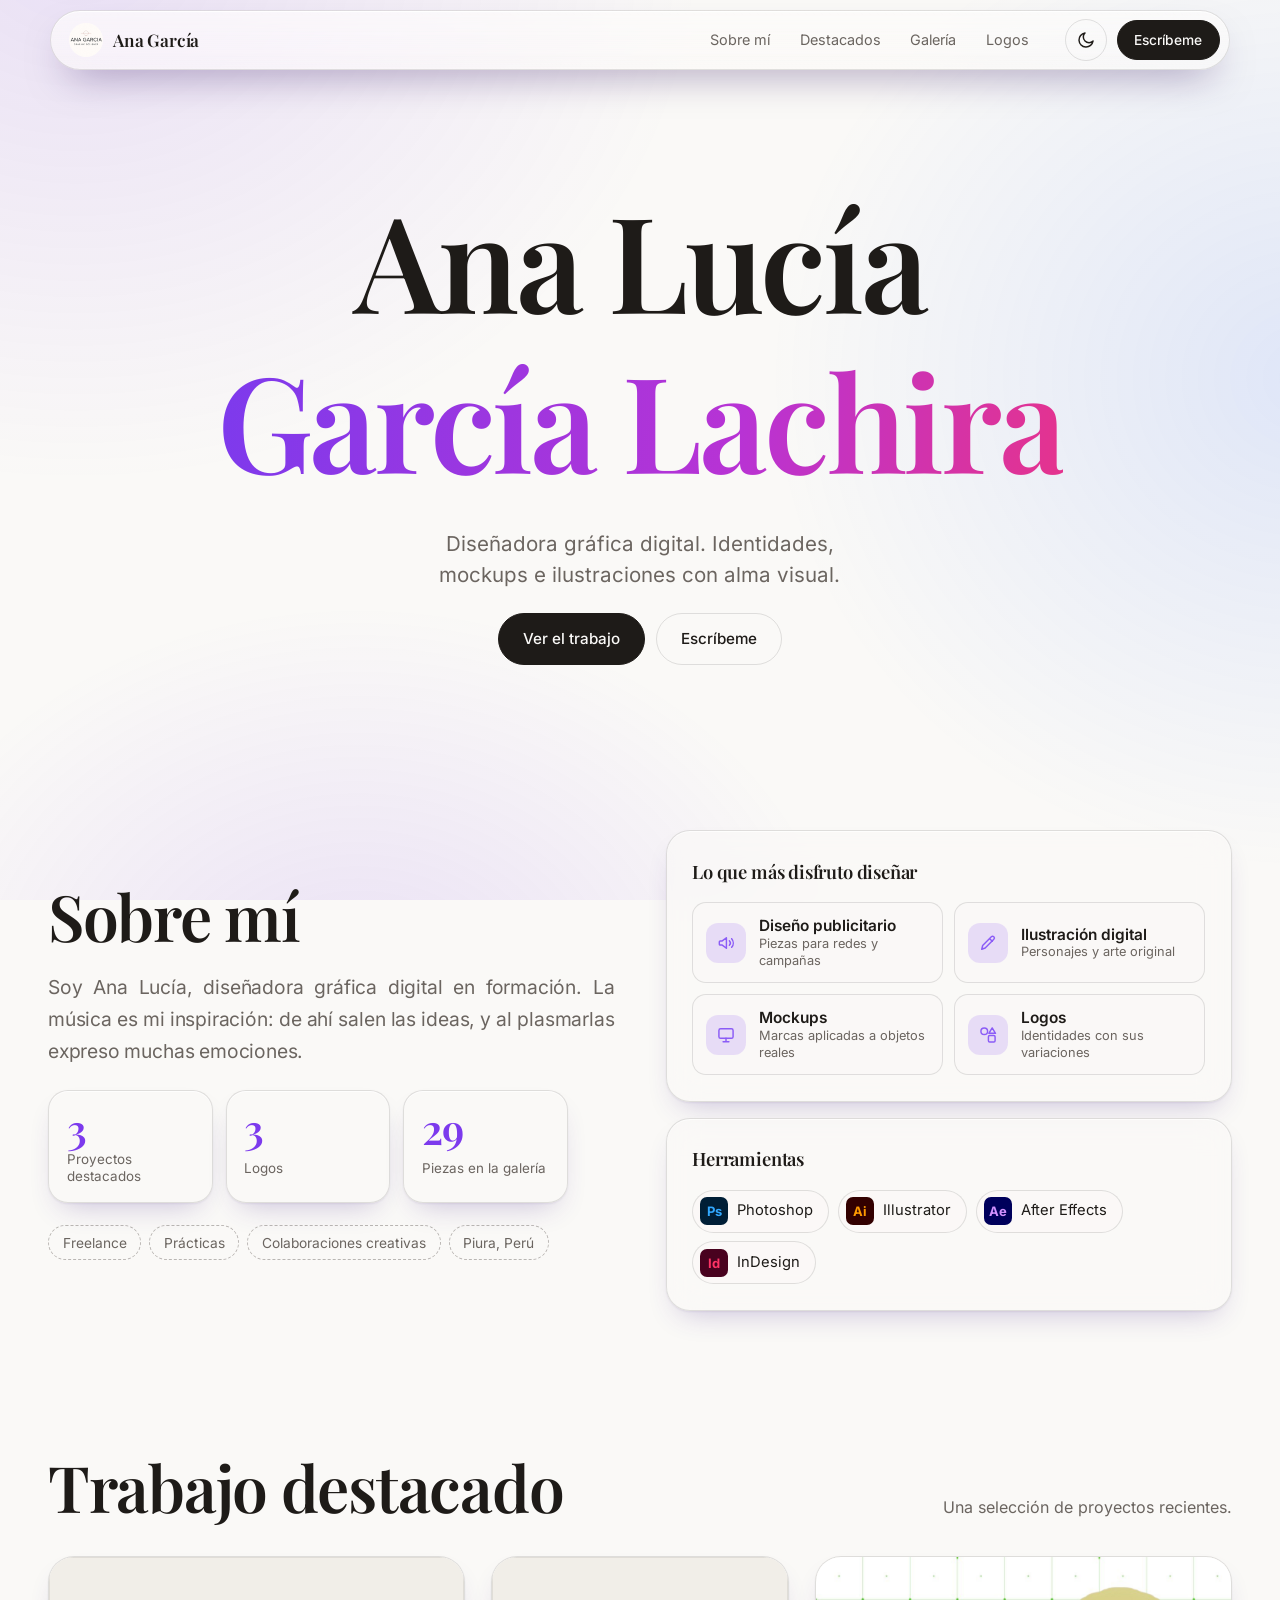
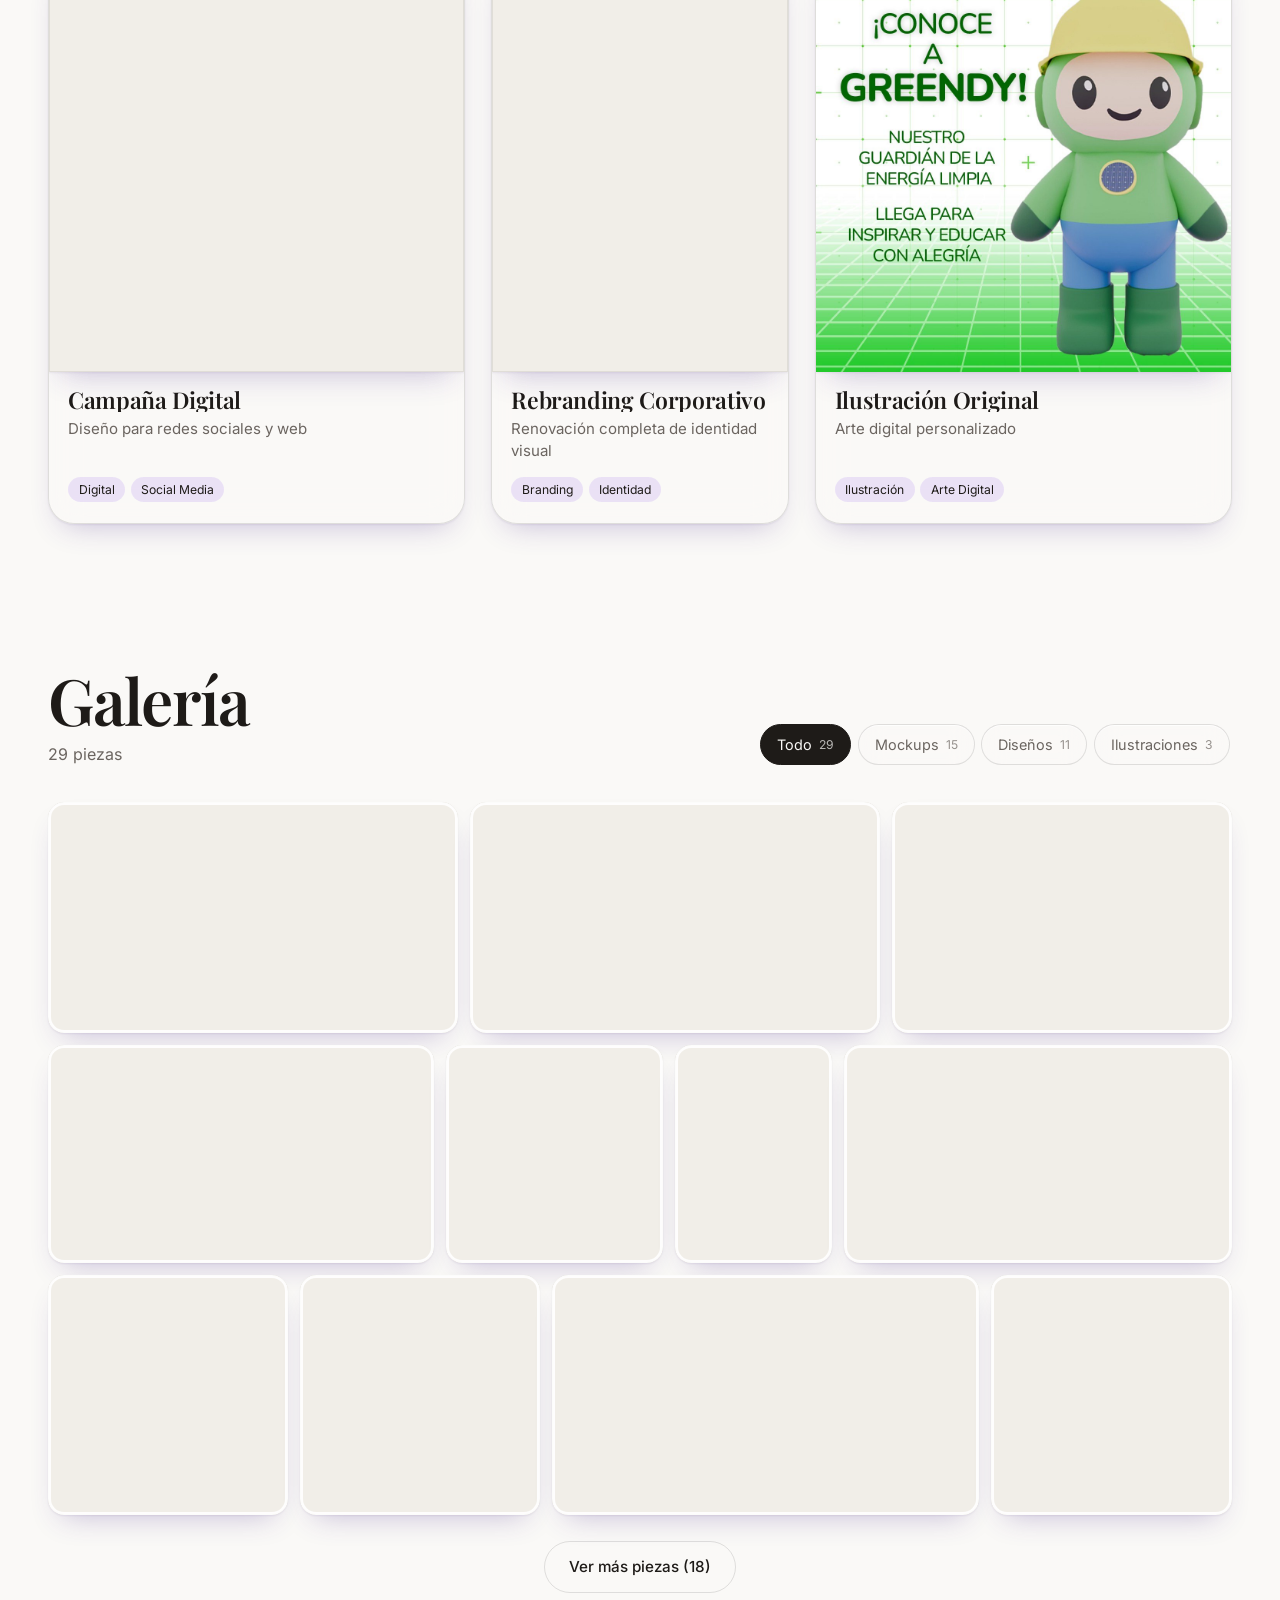
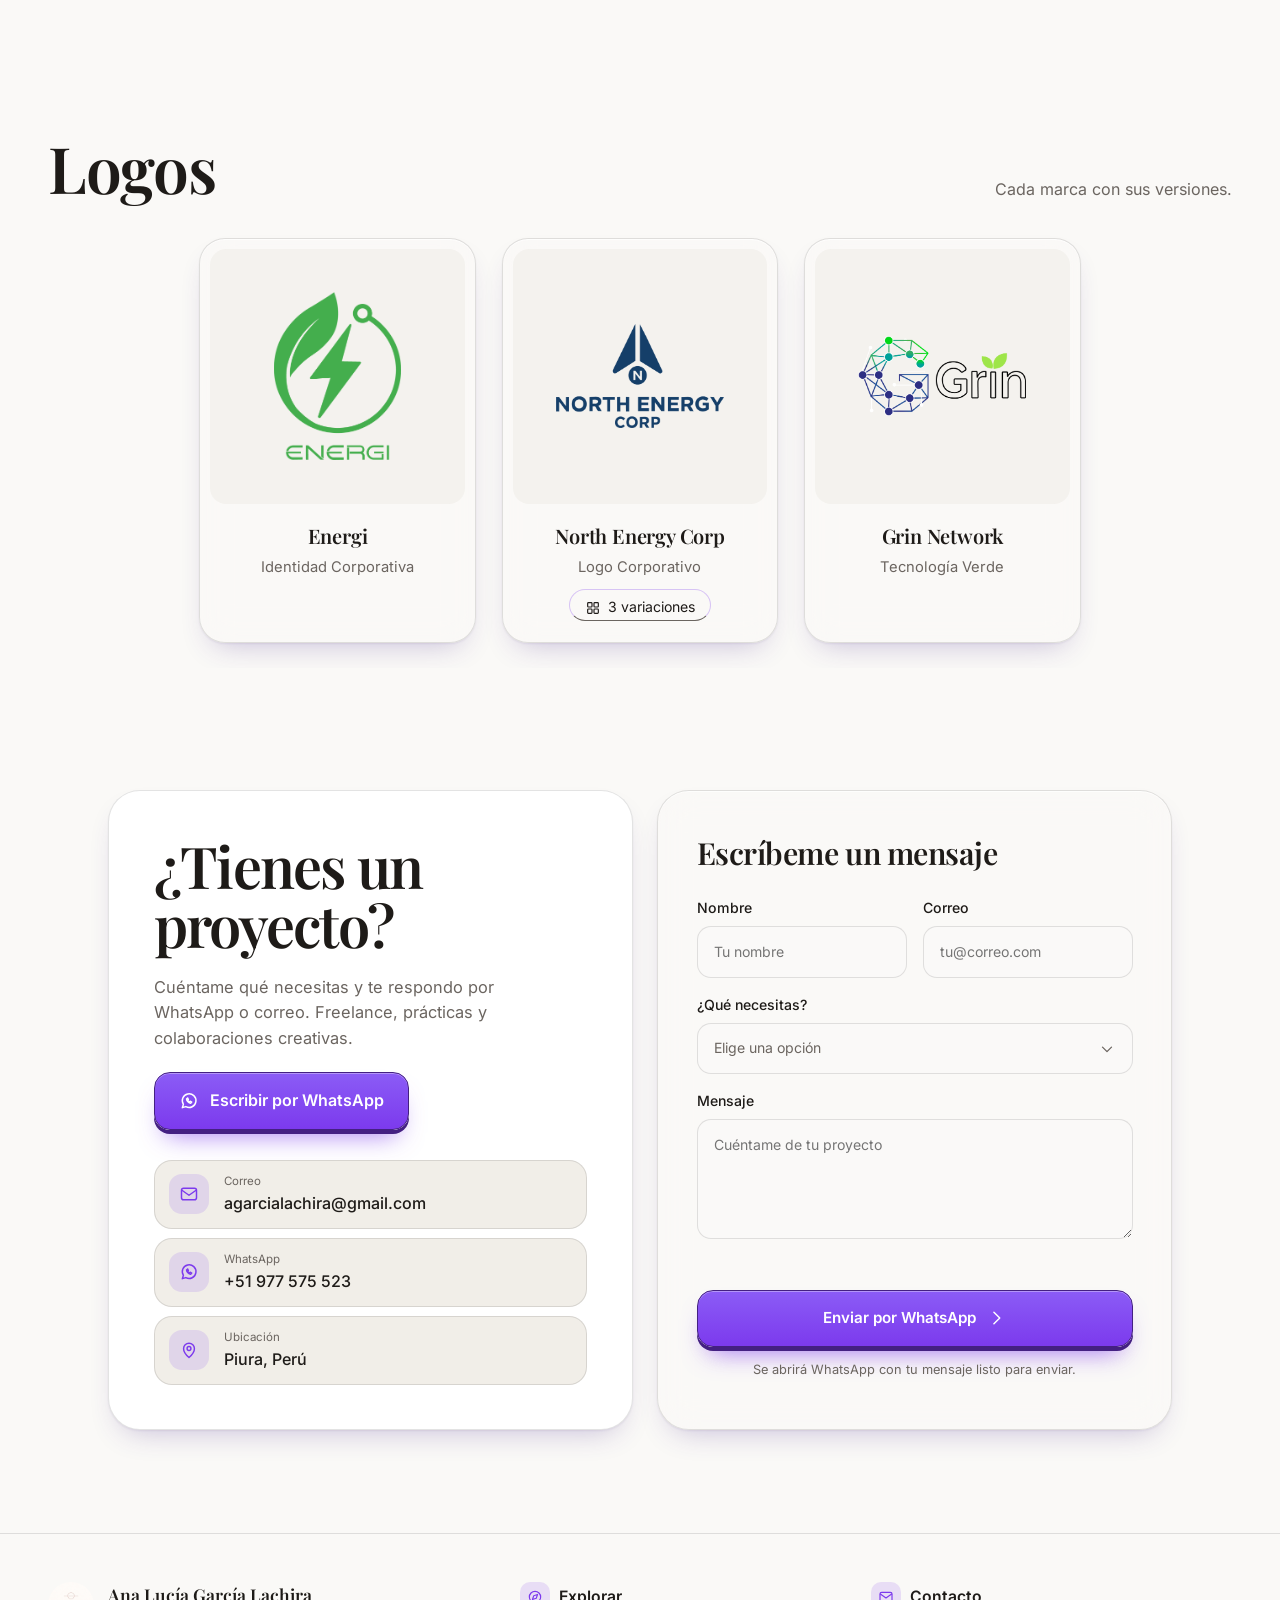
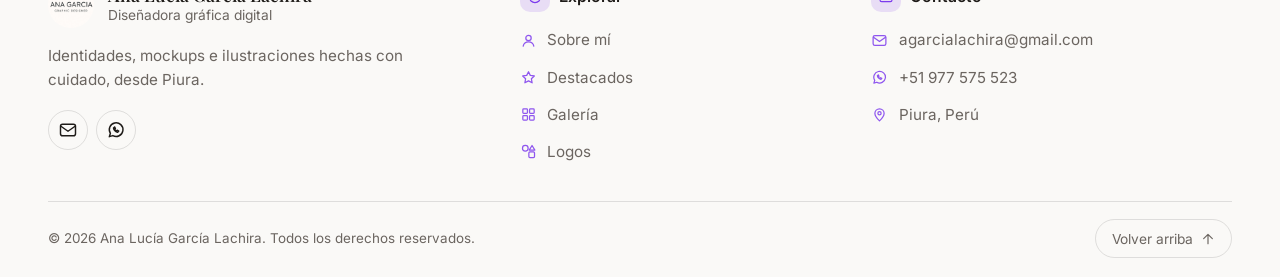
==== commit 5000384f: "Guías: página grande a su proporción; Logos en carrusel; Sobre mí con datos y texto justificado; rec" ====
--- a/index.html
+++ b/index.html
@@ -122,7 +122,10 @@
     <div class="about-main">
       <h2>Sobre mí</h2>
       <p class="about-lead">Soy Ana Lucía, diseñadora gráfica digital en formación. La música es mi inspiración: de ahí salen las ideas, y al plasmarlas expreso muchas emociones.</p>
-      <p class="about-facts" id="aboutFacts"></p>
+      <div class="about-stats" id="aboutStats" aria-label="Resumen del portafolio"></div>
+      <ul class="about-open" aria-label="Disponible para">
+        <li>Freelance</li><li>Prácticas</li><li>Colaboraciones creativas</li><li>Piura, Perú</li>
+      </ul>
     </div>
     <div class="about-side">
       <div class="panel">
--- a/style.css
+++ b/style.css
@@ -797,3 +797,101 @@
 .gv-page{display:block!important;padding:0!important}
 .gv-page img{position:absolute;left:clamp(56px,8%,84px);right:clamp(56px,8%,84px);top:64px;bottom:58px;width:calc(100% - 2*clamp(56px,8%,84px))!important;height:calc(100% - 122px)!important}
 @media (max-width:759px){.gv-page img{left:14px;right:14px;top:58px;bottom:62px;width:calc(100% - 28px)!important;height:calc(100% - 120px)!important}}
+
+/* ============================================================
+   v4.8 · Guías: ficha + página completa · Contacto neutro (solo el acento en botones)
+   ============================================================ */
+.gv{display:grid;grid-template-columns:minmax(220px,300px) minmax(0,1fr);gap:clamp(1.2rem,3vw,2.4rem);height:auto;background:none;border:0;box-shadow:none;border-radius:0;overflow:visible;-webkit-backdrop-filter:none;backdrop-filter:none;align-items:center}
+.gv-info{display:grid;gap:1rem;align-content:center;justify-items:start}
+.gv-info h3{font-family:var(--f-display);font-weight:600;font-size:clamp(1.7rem,3vw,2.4rem);line-height:1.1;letter-spacing:-.02em}
+.gv-meta{display:flex;flex-wrap:wrap;gap:.4rem}
+.gv-meta span{font-size:.8rem;padding:.25rem .7rem;border-radius:999px;background:var(--soft);border:1px solid var(--line);color:var(--text-2)}
+.gv-info p{color:var(--text-2);line-height:1.6;max-width:38ch}
+.gv-main{height:var(--gv-h);border-radius:28px;border:1px solid var(--line);background:var(--card);box-shadow:inset 0 1px 0 var(--glass-edge),var(--sh);overflow:hidden}
+.gv-page img{top:22px!important;bottom:22px!important;height:calc(100% - 44px)!important;left:clamp(58px,8%,84px)!important;right:clamp(58px,8%,84px)!important;width:calc(100% - 2*clamp(58px,8%,84px))!important}
+.gv-ic{position:absolute;z-index:2;top:12px;right:12px}
+.gv-id,.gv-count,.gv-top{display:none!important}
+.gv-cap{display:none}
+@media (max-width:859px){
+  .gv{grid-template-columns:minmax(0,1fr);align-items:stretch}
+  .gv-info{justify-items:start}
+  .gv-info p{max-width:60ch}
+  .gv-main{height:clamp(300px,calc(100svh - 280px),600px);order:2}
+  .gv-page img{left:12px!important;right:12px!important;width:calc(100% - 24px)!important;top:56px!important;bottom:56px!important;height:calc(100% - 112px)!important}
+  .gv-nav{top:auto!important;bottom:10px;transform:none!important;width:42px;height:42px}
+  .gv-nav.prev{left:calc(50% - 52px)}.gv-nav.next{right:calc(50% - 52px)}
+  .gv-ic{top:10px;right:10px}
+}
+/* Contacto: tarjetas neutras; el color de acento solo vive en botones e iconos */
+.cx-intro{color:var(--text);background:var(--card);border:1px solid var(--line);box-shadow:inset 0 1px 0 var(--glass-edge),var(--sh)}
+.cx-orb{display:none}
+.cx-intro h2{color:var(--text)}
+.cx-lead{color:var(--text-2)}
+.cx-wa{border:1px solid color-mix(in srgb,var(--accent) 55%,#000);background:linear-gradient(180deg,var(--accent-2),var(--accent));box-shadow:0 4px 0 color-mix(in srgb,var(--accent) 55%,#000),0 16px 26px -12px color-mix(in srgb,var(--accent) 70%,transparent),inset 0 1px 0 rgba(255,255,255,.35)}
+.cx-wa:hover{box-shadow:0 5px 0 color-mix(in srgb,var(--accent) 55%,#000),0 20px 28px -12px color-mix(in srgb,var(--accent) 70%,transparent),inset 0 1px 0 rgba(255,255,255,.35)}
+.cx-wa:active{box-shadow:0 0 0 transparent,0 6px 12px -8px color-mix(in srgb,var(--accent) 70%,transparent)}
+.cx-ways li{border:1px solid var(--line);background:var(--soft);-webkit-backdrop-filter:none;backdrop-filter:none}
+.cx-ways .ico{background:color-mix(in srgb,var(--accent) 14%,transparent);color:var(--accent)}
+.cx-ways .ico .i{color:var(--accent)}
+.cx-ways small{opacity:1;color:var(--text-2)}
+.cx-ways a,.cx-ways .way>span{color:var(--text)}
+.cx-ways a:hover{color:var(--accent)}
+
+/* ============================================================
+   v4.9 · Guías: página grande · Logos en carrusel · Sobre mí
+   ============================================================ */
+/* Guías: ficha arriba en una fila y la página lo más grande posible, a la medida de su proporción */
+.gv{--gv-h:clamp(360px,calc(100svh - 210px),780px);--ar:1.414;grid-template-columns:minmax(0,1fr)!important;gap:1.1rem;align-items:start}
+.gv-info{display:flex!important;flex-wrap:wrap;align-items:center;gap:.6rem 1.4rem;justify-items:unset}
+.gv-info h3{font-size:clamp(1.4rem,2.4vw,1.9rem)}
+.gv-info p{flex:1 1 280px;max-width:62ch;font-size:.95rem}
+.gv-main{display:flex!important;align-items:center;justify-content:center;gap:clamp(.6rem,1.4vw,1.2rem);height:var(--gv-h)!important;border:0!important;background:none!important;box-shadow:none!important;overflow:visible!important;border-radius:0!important}
+.gv-frame{position:relative;height:100%;aspect-ratio:var(--ar);max-width:calc(100% - 120px);flex:0 1 auto;border-radius:20px;overflow:hidden;background:var(--card);border:1px solid var(--line);box-shadow:inset 0 1px 0 var(--glass-edge),var(--sh)}
+.gv-page{position:absolute!important;inset:0;padding:0!important;display:block!important;width:100%;height:100%}
+.gv-page img{position:absolute!important;inset:0!important;width:100%!important;height:100%!important;object-fit:contain;border-radius:0;filter:none!important}
+.gv-nav{position:static!important;transform:none!important;flex:none;width:48px;height:48px}
+.gv-nav:hover{transform:scale(1.08)!important}
+.gv-ic{top:10px;right:10px}
+@media (max-width:859px){
+  .gv-main{flex-wrap:wrap;height:auto!important;gap:.8rem}
+  .gv-frame{order:1;flex:0 0 100%;max-width:100%;height:auto;aspect-ratio:var(--ar);max-height:calc(100svh - 230px);width:auto;margin-inline:auto}
+  .gv-nav{order:2;width:44px;height:44px}
+  .gv-nav.prev,.gv-nav.next{left:auto!important;right:auto!important;bottom:auto!important}
+  .gv-main{justify-content:center}
+}
+
+/* Logos: carrusel estático */
+.lc{position:relative}
+.logo-grid{display:flex!important;overflow-x:auto;scroll-snap-type:x mandatory;gap:clamp(1rem,2vw,1.6rem);scrollbar-width:none;margin-inline:0;padding:0 0 .4rem;scroll-padding-inline:0;overscroll-behavior-x:contain}
+.logo-grid::-webkit-scrollbar{display:none}
+.logo-card{flex:0 0 calc((100% - 3*clamp(1rem,2vw,1.6rem))/4);scroll-snap-align:start}
+@media (max-width:1000px){.logo-card{flex-basis:calc((100% - 2*clamp(1rem,2vw,1.6rem))/3)}}
+@media (max-width:720px){.logo-card{flex-basis:calc((100% - clamp(1rem,2vw,1.6rem))/2)}}
+@media (max-width:520px){.logo-grid{margin-inline:calc(var(--pad) * -1);padding-inline:var(--pad);scroll-padding-inline:var(--pad)}.logo-card{flex-basis:78%;scroll-snap-align:center}}
+.lc-btn{display:none;position:absolute;z-index:3;top:calc(50% - 3rem);width:46px;height:46px;border-radius:50%;place-items:center;background:var(--glass);-webkit-backdrop-filter:blur(14px) saturate(1.6);backdrop-filter:blur(14px) saturate(1.6);border:1px solid var(--line);box-shadow:inset 0 1px 0 var(--glass-edge),var(--sh);transition:transform .3s var(--ease),opacity .2s}
+.lc-btn.prev{left:-14px}.lc-btn.next{right:-14px}
+.lc-btn:hover{transform:scale(1.08)}
+.lc-btn:disabled{opacity:0;pointer-events:none}
+@media (hover:hover) and (min-width:721px){.lc.lc-more .lc-btn{display:grid}}
+
+/* Sobre mí */
+.about{align-items:stretch!important}
+.about-main{display:flex;flex-direction:column;gap:1.4rem;justify-content:center}
+.about-lead{text-align:justify;text-justify:inter-word;hyphens:auto;-webkit-hyphens:auto;max-width:52ch!important;margin-top:0!important}
+.about-stats{display:grid;grid-template-columns:repeat(auto-fit,minmax(130px,1fr));gap:.8rem;max-width:52ch}
+.about-stats>div{display:grid;gap:.15rem;padding:1rem 1.1rem;border-radius:20px;background:var(--glass);border:1px solid var(--line);box-shadow:inset 0 1px 0 var(--glass-edge),var(--sh)}
+.about-stats b{font-family:var(--f-display);font-weight:600;font-size:clamp(1.9rem,3.4vw,2.6rem);line-height:1;letter-spacing:-.03em;color:var(--accent)}
+.about-stats span{font-size:.84rem;color:var(--text-2);line-height:1.3}
+.about-open{display:flex;flex-wrap:wrap;gap:.5rem;max-width:52ch}
+.about-open li{font-size:.86rem;padding:.35rem .85rem;border-radius:999px;border:1px dashed color-mix(in srgb,var(--text-2) 45%,transparent);color:var(--text-2)}
+.about-side{align-content:stretch;grid-template-rows:auto auto}
+.about-side .panel{display:flex;flex-direction:column;justify-content:center}
+/* v4.9b */
+.gv{--gv-h:clamp(360px,calc(100svh - 150px),800px)}
+#guias .sec-head{margin-bottom:1rem}
+.logo-grid{justify-content:safe center;padding:.5rem .5rem 1.6rem!important;margin-block:-.5rem -1.2rem;margin-inline:-.5rem!important}
+.logo-card{max-width:320px}
+@media (max-width:520px){.logo-grid{margin-inline:calc(var(--pad) * -1)!important;padding-inline:var(--pad)!important}}
+.lc{width:100%;min-width:0}
+.logo-grid{max-width:none!important;width:calc(100% + 1rem)}
+@media (max-width:520px){.logo-grid{width:auto}}
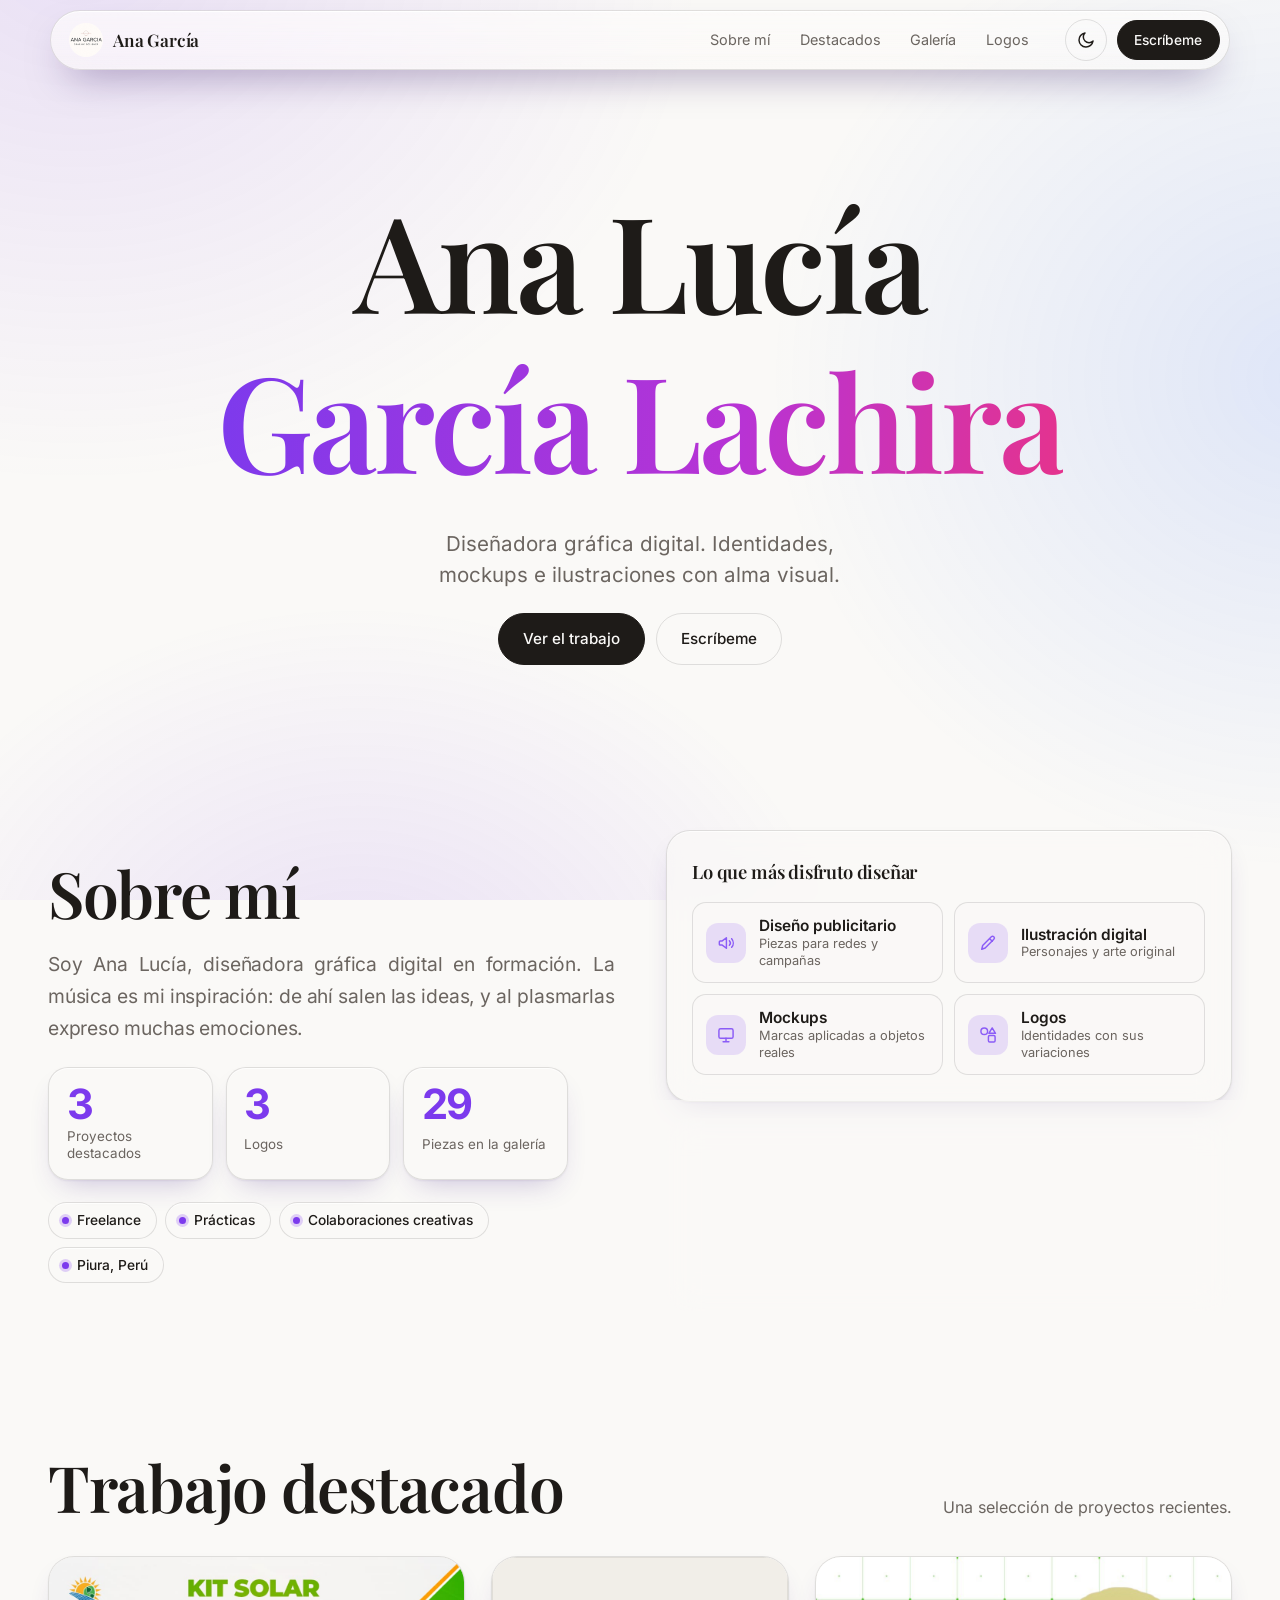
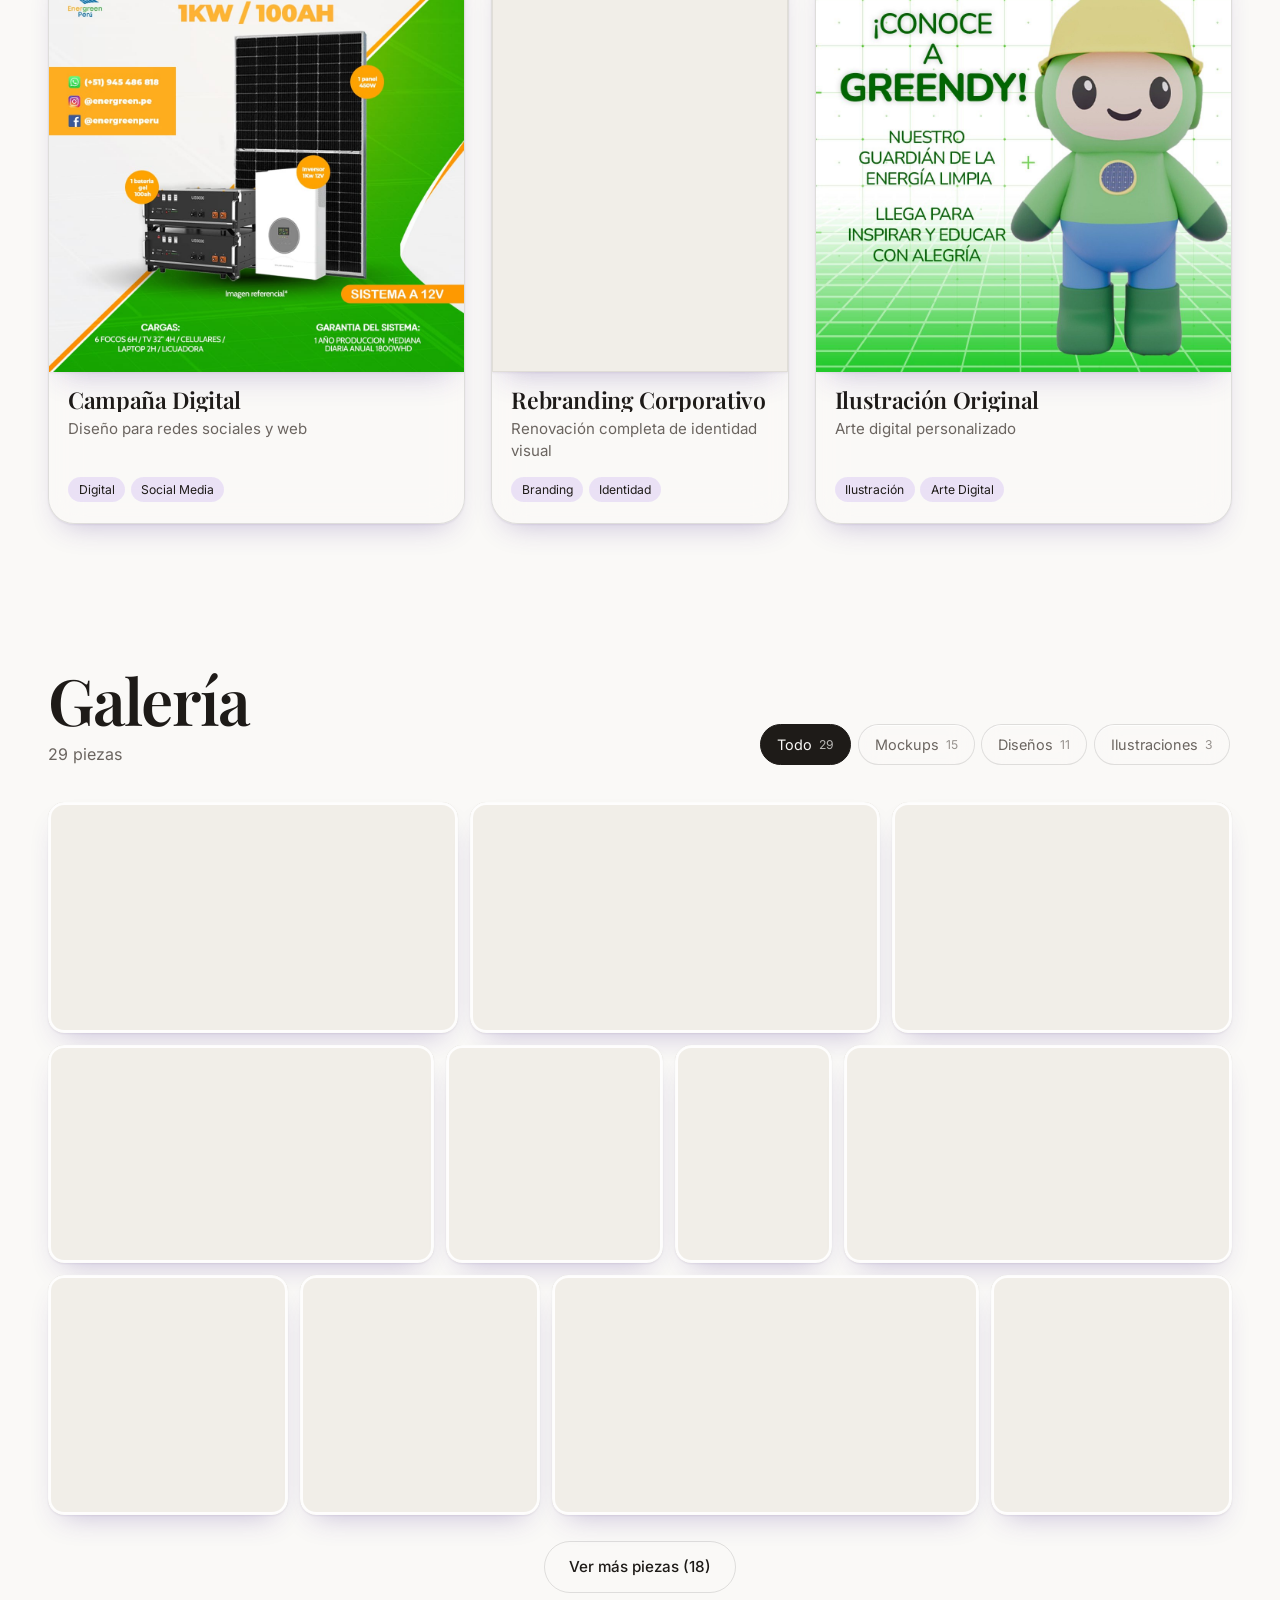
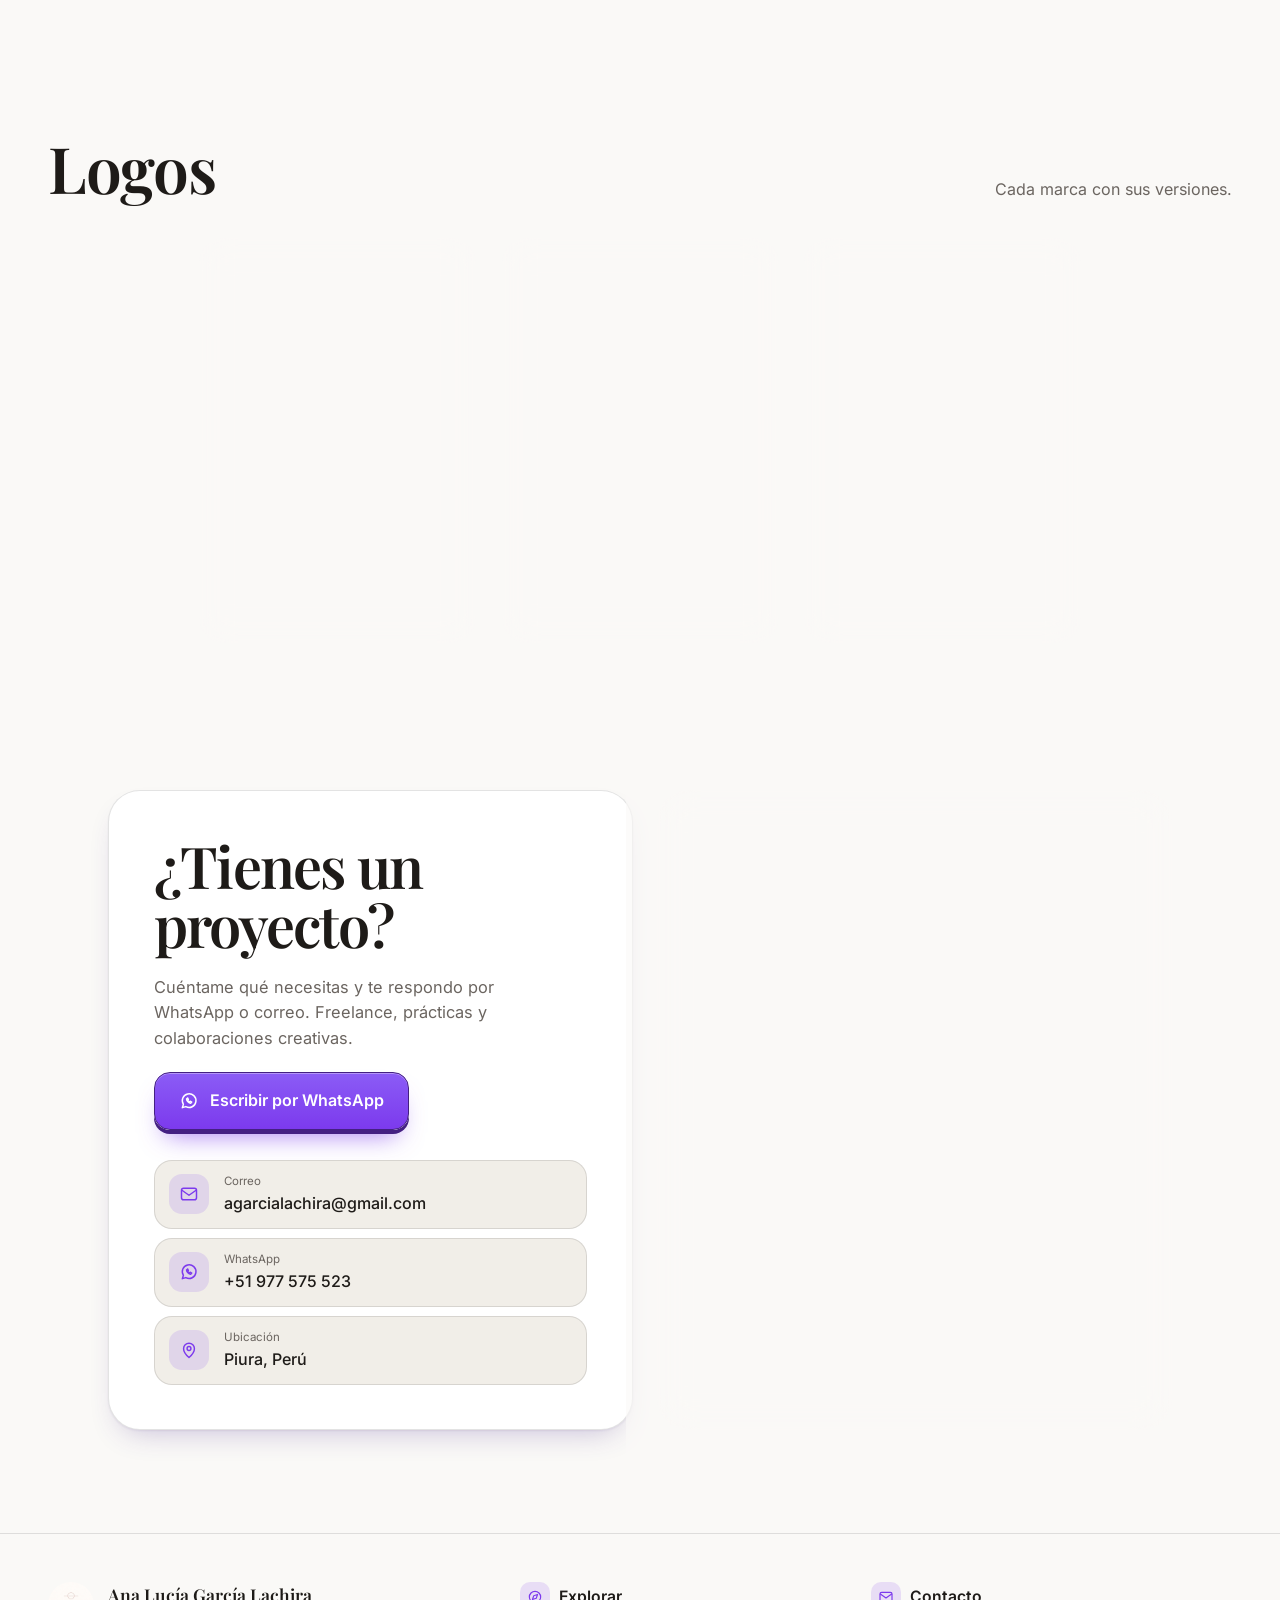
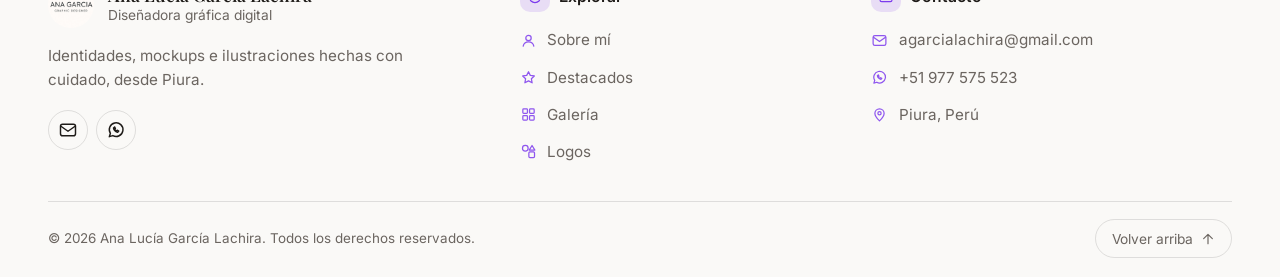
==== commit c81120d6: "Barra que se esconde al bajar; Guías centrada y ajustada a pantalla; Sobre mí con tipografía sencill" ====
--- a/index.html
+++ b/index.html
@@ -186,7 +186,6 @@
   <div class="container">
     <header class="sec-head">
       <h2>Guías de marca</h2>
-      <p>Manuales completos. Ábrelos y hazles zoom.</p>
     </header>
     <div class="guides" id="guides"></div>
   </div>
--- a/style.css
+++ b/style.css
@@ -895,3 +895,40 @@
 .lc{width:100%;min-width:0}
 .logo-grid{max-width:none!important;width:calc(100% + 1rem)}
 @media (max-width:520px){.logo-grid{width:auto}}
+
+/* ============================================================
+   v5.0 · Guías centradas · barra que se esconde · modo oscuro en negro sólido · Sobre mí
+   ============================================================ */
+#guias .sec-head{display:grid;justify-items:center;text-align:center;margin-bottom:.8rem}
+#guias .sec-head h2{font-size:clamp(1.9rem,4vw,2.8rem)}
+.gv{--gv-h:clamp(300px,calc(100svh - 270px),780px);gap:.9rem;justify-items:center}
+.gv-info{display:grid!important;justify-items:center;text-align:center;gap:.45rem!important;width:100%}
+.gv-info h3{font-size:clamp(1.15rem,2vw,1.5rem)}
+.gv-meta{justify-content:center}
+.gv-info p{flex:none;max-width:68ch;font-size:.92rem;line-height:1.5;margin:0 auto}
+.gv-info .btn{justify-self:center}
+@media (max-width:859px){.gv-frame{max-height:calc(100svh - 300px)}}
+
+/* Sobre mí: números en la tipografía sencilla y etiquetas con diseño */
+.about-stats b{font-family:var(--f-body)!important;font-weight:700;letter-spacing:-.04em}
+.about-open li{font-family:var(--f-body);font-weight:500;color:var(--text);border:1px solid var(--line)!important;background:var(--glass);box-shadow:inset 0 1px 0 var(--glass-edge);padding:.4rem .95rem .4rem .8rem;display:inline-flex;align-items:center;gap:.5rem}
+.about-open li::before{content:'';width:7px;height:7px;border-radius:50%;background:var(--accent);box-shadow:0 0 0 3px color-mix(in srgb,var(--accent) 22%,transparent)}
+
+/* Modo oscuro: negro sólido y sutil, sin aurora de colores, y textos secundarios más claros */
+html[data-theme="dark"]{--g1:transparent;--g2:transparent;--bg:#09090B;--card:#111114;--soft:#18181C;--text:#F6F4F0;--text-2:#C4BFCB;--line:rgba(255,255,255,.16)}
+html[data-theme="dark"] body::before{background:radial-gradient(70vmax 50vmax at 50% -10%,color-mix(in srgb,var(--accent) 9%,transparent),transparent 70%)}
+html[data-theme="dark"] .areas small,html[data-theme="dark"] .logo-meta p,html[data-theme="dark"] .about-stats span,html[data-theme="dark"] .gv-info p,html[data-theme="dark"] .gv-meta span,html[data-theme="dark"] .sec-head p,html[data-theme="dark"] .cx-lead,html[data-theme="dark"] .cx-ways small{color:#CFCAD6}
+html[data-theme="dark"] .areas strong,html[data-theme="dark"] .logo-meta h3,html[data-theme="dark"] .about-lead{color:#FFFFFF}
+html[data-theme="dark"] .about-lead{color:#D9D5DF}
+html[data-theme="dark"] .about-stats b{color:color-mix(in srgb,var(--accent-2) 80%,#fff)}
+#guias{padding-top:.4rem;padding-bottom:2rem}
+#guias .sec-head{display:flex!important;justify-content:center;align-items:center;text-align:center}
+.gv{--gv-h:clamp(300px,calc(100svh - 285px),780px)}
+@media (max-width:859px){
+  .gv{justify-items:stretch}
+  .gv-frame{max-height:none!important;width:min(100%,calc((100svh - 340px) * var(--ar)))!important;flex:0 0 auto!important;height:auto!important}
+}
+html[data-theme="dark"] body::before{background:none}
+html[data-theme="dark"] .feat-tags span,html[data-theme="dark"] .pill,html[data-theme="dark"] .chip{color:#EDE8F7}
+html[data-theme="dark"] .feat-tags span{background:color-mix(in srgb,var(--accent) 26%,transparent);border:1px solid color-mix(in srgb,var(--accent-2) 40%,transparent)}
+html[data-theme="dark"] .feat-text p,html[data-theme="dark"] .feat-text span:not(.x){color:#D3CEDA}
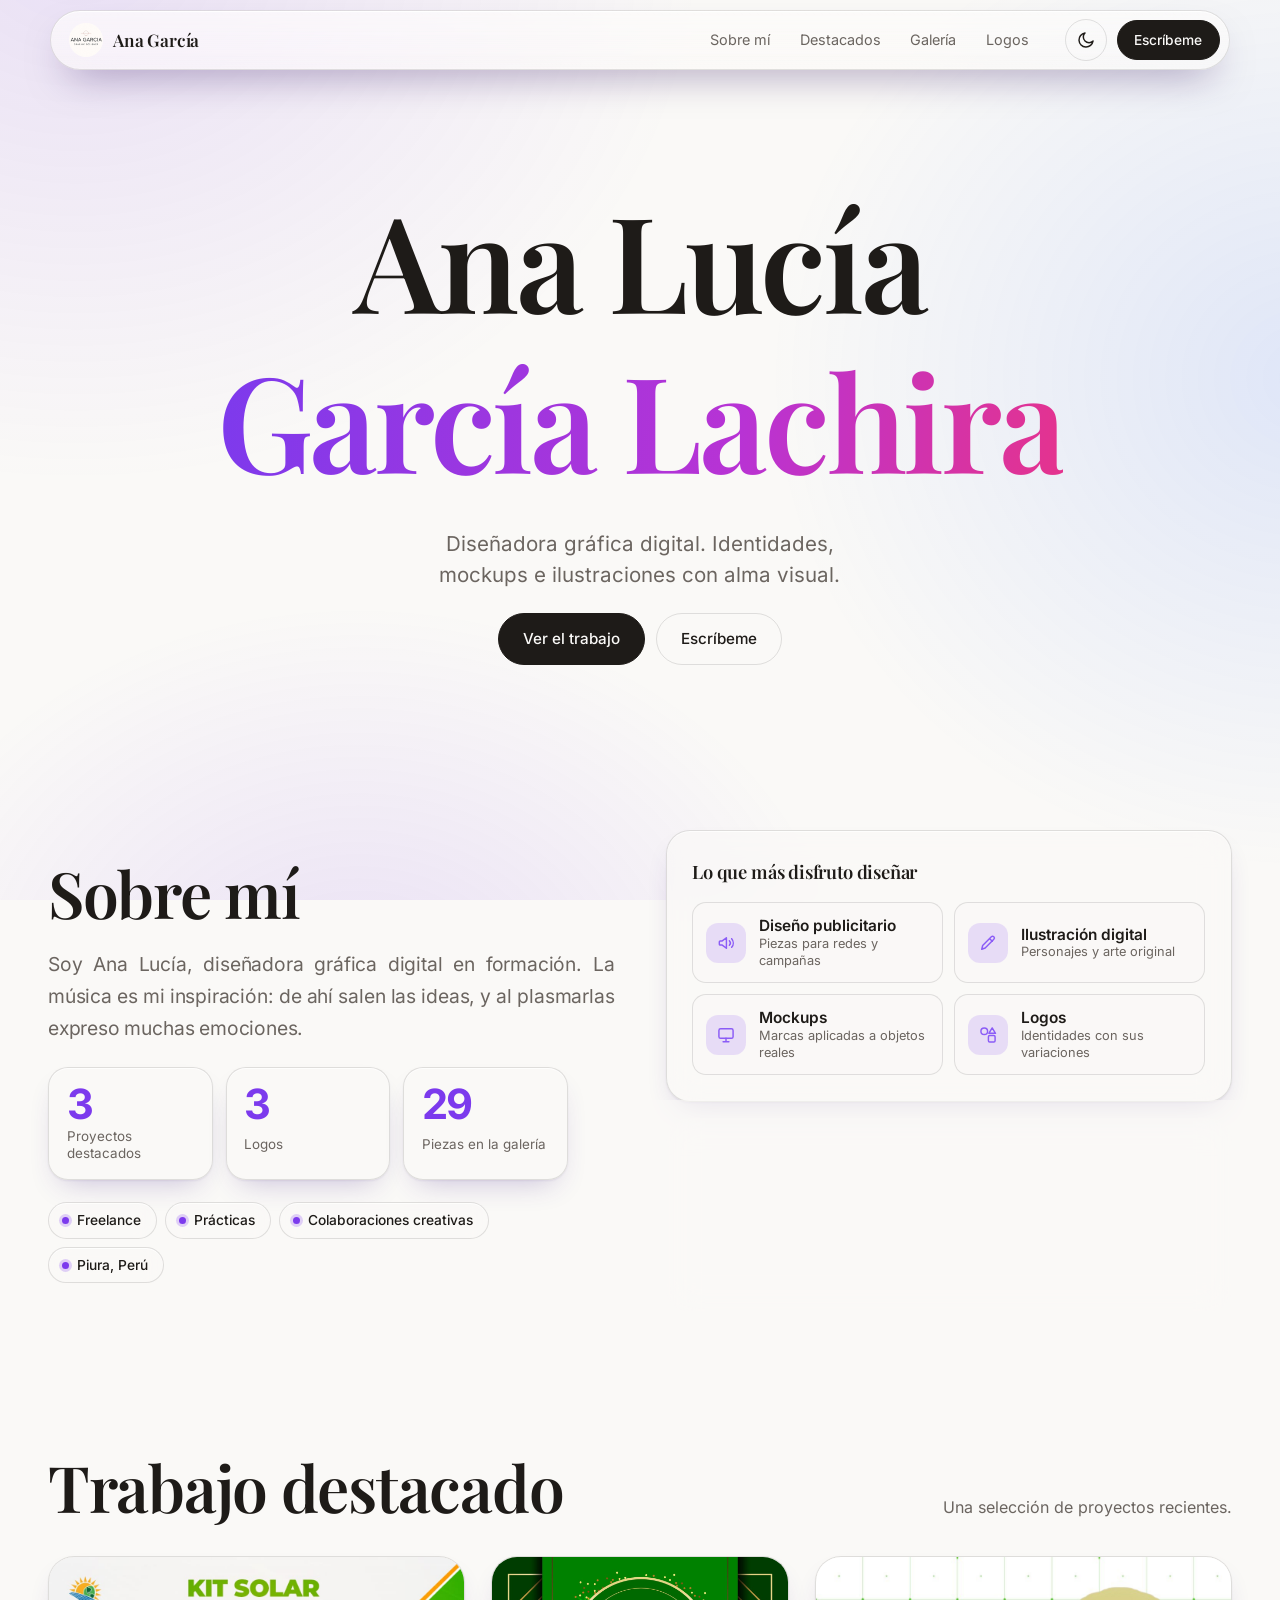
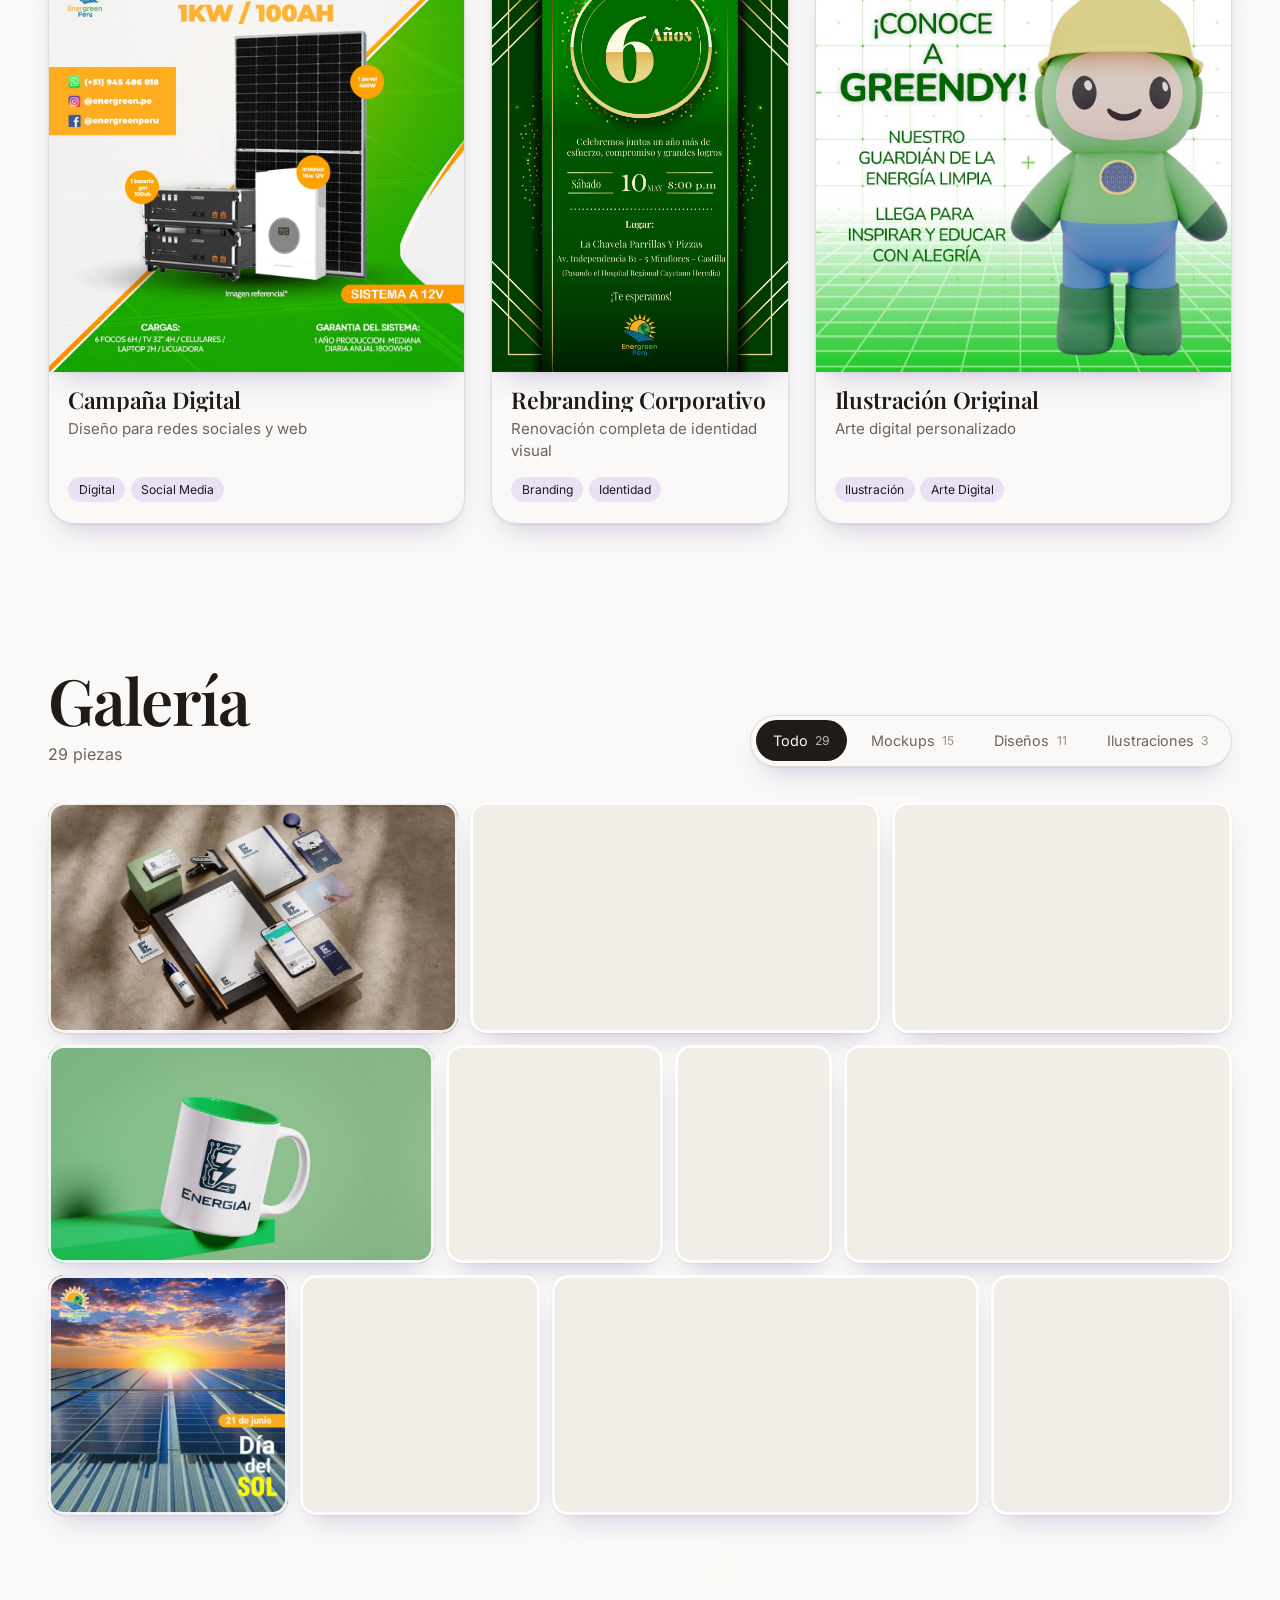
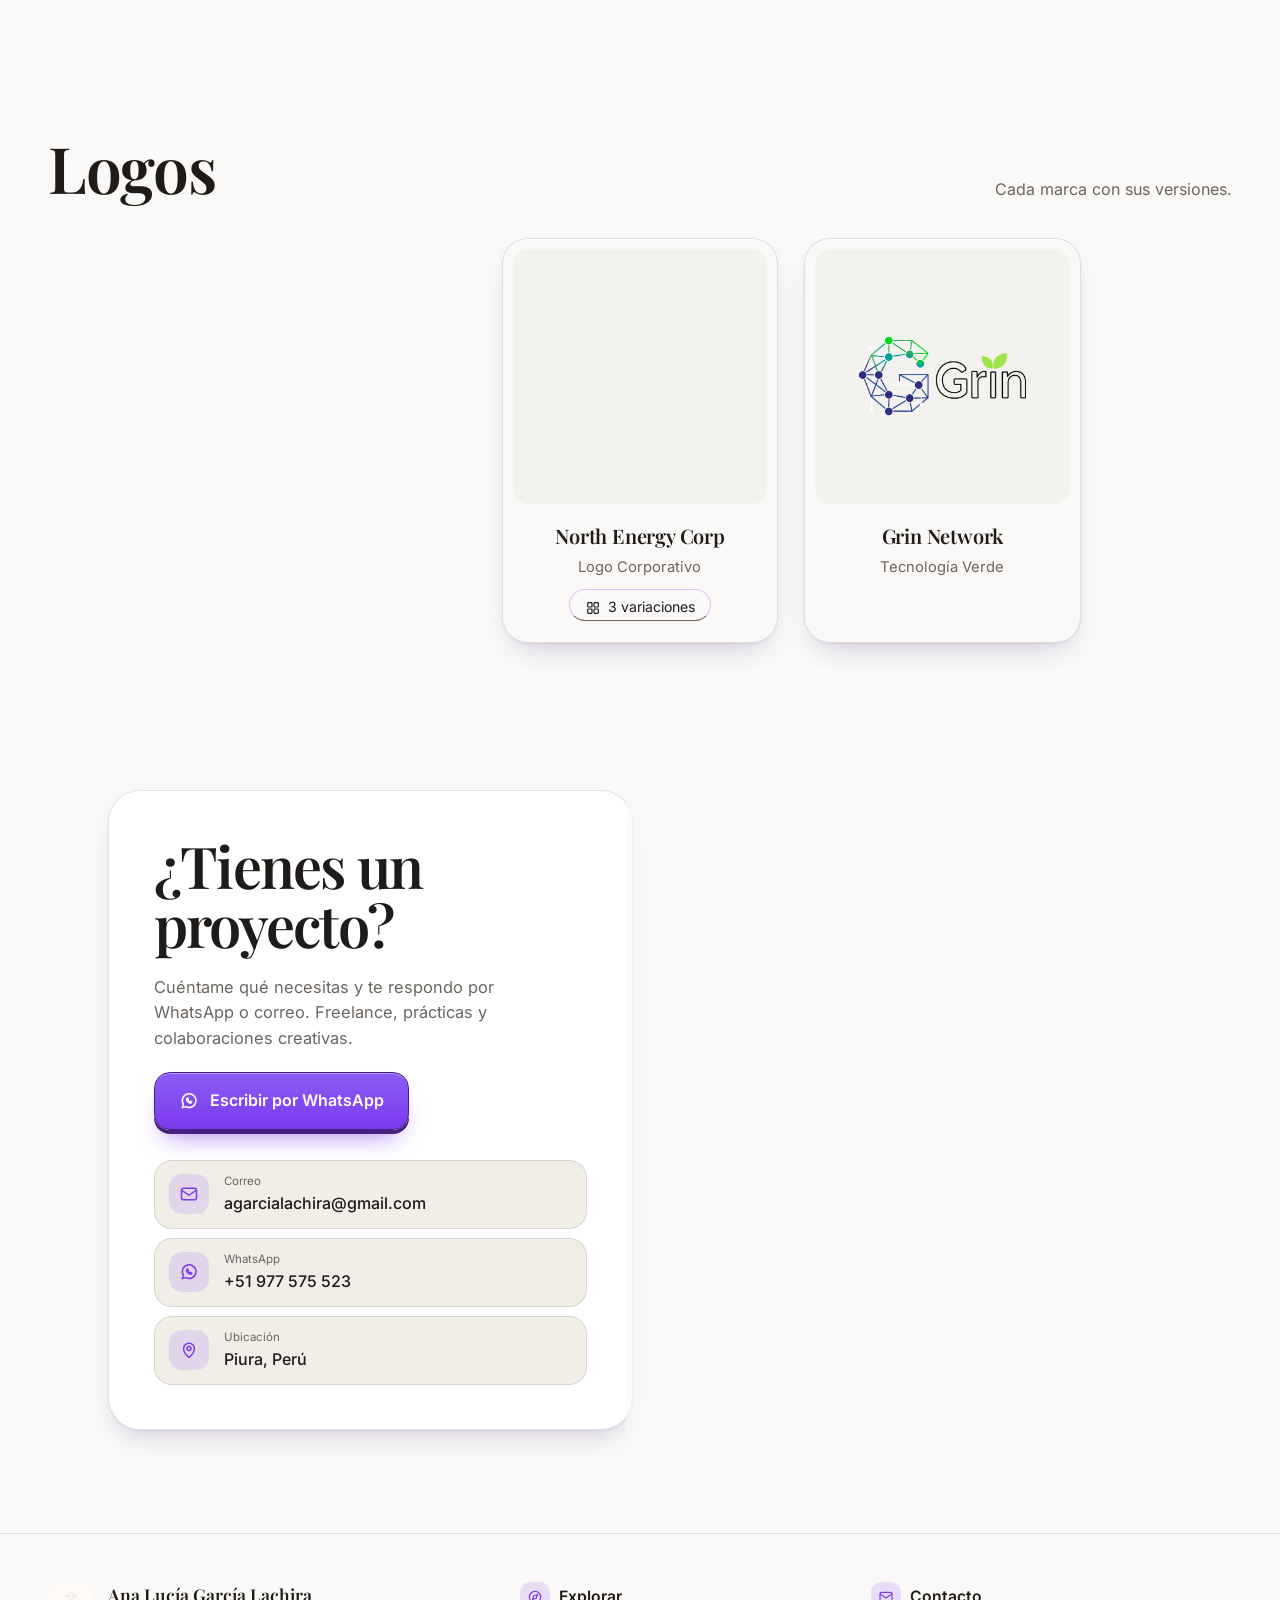
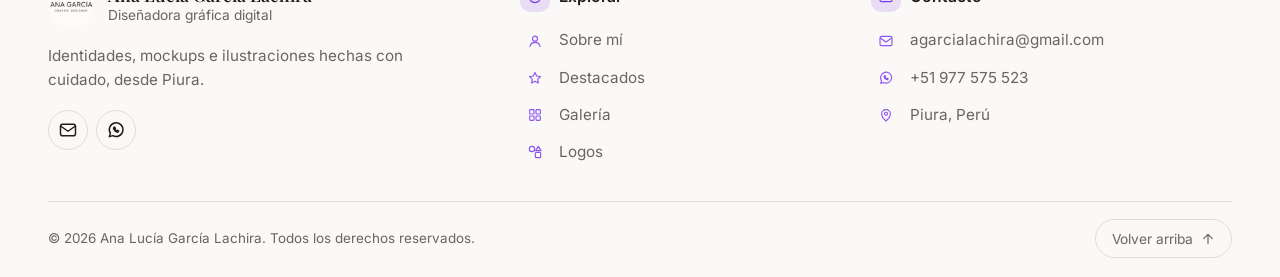
==== commit 390ca073: "Galería móvil con altura uniforme; Guías: contorno en modo claro y ficha de PC con contador, atajos " ====
--- a/index.html
+++ b/index.html
@@ -9,8 +9,16 @@
   <meta name="theme-color" content="#FAF9F7">
   <meta property="og:title"       content="Ana García — Diseñadora gráfica digital">
   <meta property="og:description" content="Portfolio de identidades, mockups, diseños e ilustraciones.">
-  <meta property="og:image"       content="imagenes/logo.png">
+  <meta property="og:image"       content="https://ana-garcia-lachira.vercel.app/icons/og-image.png">
+  <meta property="og:image:width" content="1200">
+  <meta property="og:image:height" content="630">
+  <meta property="og:url"         content="https://ana-garcia-lachira.vercel.app/">
+  <meta property="og:locale"      content="es_PE">
+  <meta property="og:site_name"   content="Ana García">
   <meta property="og:type"        content="website">
+  <meta name="twitter:card"       content="summary_large_image">
+  <meta name="twitter:image"      content="https://ana-garcia-lachira.vercel.app/icons/og-image.png">
+  <link rel="canonical" href="https://ana-garcia-lachira.vercel.app/">
   <link rel="icon" type="image/png" sizes="32x32" href="icons/favicon-32.png">
   <link rel="icon" type="image/png" sizes="192x192" href="icons/favicon-192.png">
   <link rel="apple-touch-icon" href="icons/apple-touch-icon.png">
--- a/style.css
+++ b/style.css
@@ -932,3 +932,98 @@
 html[data-theme="dark"] .feat-tags span,html[data-theme="dark"] .pill,html[data-theme="dark"] .chip{color:#EDE8F7}
 html[data-theme="dark"] .feat-tags span{background:color-mix(in srgb,var(--accent) 26%,transparent);border:1px solid color-mix(in srgb,var(--accent-2) 40%,transparent)}
 html[data-theme="dark"] .feat-text p,html[data-theme="dark"] .feat-text span:not(.x){color:#D3CEDA}
+
+/* ============================================================
+   v5.1 · Guías en dos columnas · carrusel de galería en móvil · vidrio en detalles · pulidos de móvil
+   ============================================================ */
+/* Guías: ficha + panel de vidrio con la página */
+.gv-pos{display:none}
+@media (min-width:1000px){
+  #guias .sec-head{justify-content:flex-start}
+  .gv{grid-template-columns:minmax(250px,320px) minmax(0,1fr)!important;gap:1.2rem;align-items:stretch;justify-items:stretch}
+  .gv-info{height:var(--gv-h);align-content:center;justify-items:start;text-align:left;padding:clamp(1.2rem,2.2vw,2rem);border-radius:28px;background:var(--glass);border:1px solid var(--line);box-shadow:inset 0 1px 0 var(--glass-edge),var(--sh);-webkit-backdrop-filter:blur(16px);backdrop-filter:blur(16px);gap:.9rem!important}
+  .gv-info h3{font-size:clamp(1.5rem,2.3vw,2rem)}
+  .gv-meta{justify-content:flex-start}
+  .gv-info p{margin:0;max-width:none;font-size:.96rem;line-height:1.6;max-height:calc(var(--gv-h) - 280px);overflow:auto}
+  .gv-pos{display:grid;gap:.45rem;width:100%;margin-top:.3rem;font-size:.84rem;color:var(--text-2);font-variant-numeric:tabular-nums}
+  .gv-pos b{color:var(--text);font-weight:600}
+  .gv-pos i{display:block;height:4px;border-radius:4px;background:var(--line);overflow:hidden}
+  .gv-pos u{display:block;height:100%;width:3%;border-radius:4px;background:var(--accent);transition:width .35s var(--ease)}
+  .gv-info .btn{justify-self:start}
+  .gv-main{padding:clamp(.8rem,1.6vw,1.3rem);border-radius:28px!important;background:var(--glass)!important;border:1px solid var(--line)!important;box-shadow:inset 0 1px 0 var(--glass-edge),var(--sh)!important;-webkit-backdrop-filter:blur(16px);backdrop-filter:blur(16px);justify-content:center}
+  .gv-frame{max-width:calc(100% - 118px)}
+}
+
+/* Galería en móvil: carrusel */
+.justified.jcar{display:flex!important;flex-direction:row!important;gap:10px;overflow-x:auto;scroll-snap-type:x mandatory;scrollbar-width:none;overscroll-behavior-x:contain;padding:2px 0 14px}
+.justified.jcar::-webkit-scrollbar{display:none}
+.justified.jcar .tile{flex:0 0 auto;scroll-snap-align:center}
+
+/* Filtros con vidrio, como la barra */
+.chips{background:var(--glass);border:1px solid var(--line);border-radius:999px;padding:.3rem!important;box-shadow:inset 0 1px 0 var(--glass-edge),var(--sh);-webkit-backdrop-filter:blur(16px) saturate(1.5);backdrop-filter:blur(16px) saturate(1.5)}
+.chip{border-color:transparent!important;background:none!important;box-shadow:none!important;-webkit-backdrop-filter:none!important;backdrop-filter:none!important}
+.chip:hover{background:var(--soft)!important}
+.chip[aria-selected="true"]{background:var(--text)!important;color:var(--bg)!important;border-color:transparent!important}
+html[data-theme="dark"] .chip{color:#D9D4E2}
+html[data-theme="dark"] .chip[aria-selected="true"]{background:var(--accent)!important;color:#fff!important}
+html[data-theme="dark"] .chip small{opacity:.85}
+.more-row .btn{background:var(--glass);-webkit-backdrop-filter:blur(14px);backdrop-filter:blur(14px);box-shadow:inset 0 1px 0 var(--glass-edge),var(--sh)}
+.about-open li,.gv-meta span{-webkit-backdrop-filter:blur(10px);backdrop-filter:blur(10px)}
+
+/* Móvil */
+@media (max-width:640px){
+  .hero{min-height:0;padding-top:108px;padding-bottom:1.2rem}
+  .hero-main{flex:none;padding-block:1.2rem 1.4rem}
+  .about-stats{grid-template-columns:repeat(3,1fr);gap:.5rem}
+  .about-stats>div{padding:.8rem .7rem;border-radius:16px}
+  .about-stats b{font-size:1.6rem}
+  .about-stats span{font-size:.74rem}
+  .about-lead{font-size:1rem;line-height:1.6}
+  .about-main{gap:1.1rem}
+  .about-open{gap:.4rem}
+  .about-open li{font-size:.8rem;padding:.3rem .75rem .3rem .65rem}
+  .about{gap:1.4rem}
+}
+/* Pie: los textos quedan alineados con el título de cada columna */
+.f-col a,.f-line{gap:.55rem}
+.f-col a .i,.f-line .i{width:16px;height:16px;margin-inline:7px}
+
+/* v5.2 · imágenes completas, descripciones acotadas */
+.tile img{object-fit:contain!important;transform:none!important;background:var(--soft)}
+.tile:hover img{transform:none!important}
+.justified.jcar .tile{background:var(--soft)}
+.logo-meta p{display:-webkit-box;-webkit-box-orient:vertical;-webkit-line-clamp:2;line-clamp:2;overflow:hidden}
+.gv-desc{display:-webkit-box;-webkit-box-orient:vertical;-webkit-line-clamp:3;line-clamp:3;overflow:hidden;overflow-wrap:anywhere}
+.gv-desc.open{-webkit-line-clamp:unset;line-clamp:unset;display:block}
+.gv-more{font-size:.84rem;font-weight:500;color:var(--accent);padding:0;margin-top:-.4rem;text-decoration:underline;text-underline-offset:3px}
+@media (min-width:1000px){.gv-info p.gv-desc{-webkit-line-clamp:5;line-clamp:5;max-height:none;overflow:hidden}.gv-info p.gv-desc.open{overflow:auto;max-height:calc(var(--gv-h) - 300px)}}
+.gv-info .gv-more{justify-self:center}
+@media (min-width:1000px){.gv-info .gv-more{justify-self:start}}
+.feat-text p:not(.feat-tags){overflow-wrap:anywhere}
+
+/* v5.3 · Guías: contorno en modo claro y más detalle en la ficha de PC */
+html[data-theme="light"] .gv-frame,html:not([data-theme="dark"]) .gv-frame{border:1.5px solid #1E1B18;box-shadow:0 5px 0 #1E1B18,0 20px 30px -14px rgba(30,27,24,.35)}
+.gv-keys{display:none}
+.gv-big{display:flex;align-items:baseline;gap:.5rem;font-variant-numeric:tabular-nums}
+.gv-big b{font-family:var(--f-body);font-weight:700;font-size:clamp(2.6rem,4vw,3.6rem);line-height:1;letter-spacing:-.05em;color:var(--accent)}
+.gv-big span{font-size:1rem;color:var(--text-2)}
+@media (min-width:1000px){
+  .gv-pos{margin-top:auto;padding-top:1.1rem;border-top:1px dashed var(--line)}
+  .gv-info{align-content:start!important;grid-template-rows:auto auto 1fr}
+  .gv-info>.gv-pos{align-self:end}
+  .gv-keys{display:flex;flex-wrap:wrap;gap:.5rem 1rem;width:100%;font-size:.78rem;color:var(--text-2)}
+  .gv-keys span{display:inline-flex;align-items:center;gap:.3rem}
+  .gv-keys kbd{font:inherit;font-weight:600;font-size:.74rem;min-width:24px;height:24px;padding:0 .4rem;display:inline-grid;place-items:center;border-radius:7px;border:1px solid var(--line);background:var(--card);color:var(--text);box-shadow:0 2px 0 var(--line)}
+  .gv-info::before{content:'';display:block;width:42px;height:5px;border-radius:5px;background:var(--accent);margin-bottom:.2rem}
+  .gv-main{position:relative;background-image:radial-gradient(circle at 50% 45%,color-mix(in srgb,var(--accent) 12%,transparent),transparent 62%),radial-gradient(color-mix(in srgb,var(--text) 14%,transparent) 1px,transparent 1.2px)!important;background-size:auto,18px 18px!important;background-color:var(--glass)!important}
+}
+html[data-theme="dark"] .gv-frame{border:1px solid rgba(255,255,255,.18)}
+@media (min-width:1000px){
+  .gv-info{display:flex!important;flex-direction:column;align-items:flex-start;grid-template-rows:none!important}
+  .gv-info>.gv-pos{margin-top:auto}
+  .gv-info p.gv-desc{max-width:100%}
+}
+.justified.jcar .tile{background:color-mix(in srgb,var(--soft) 70%,var(--card))}
+@media (min-width:1000px){.gv-info>.gv-pos,.gv-info>.gv-keys{align-self:stretch!important;width:auto!important}}
+@media (min-width:1000px){.gv-info{flex-wrap:nowrap!important}}
+@media (min-width:1000px){.gv-info::before{flex:none}}
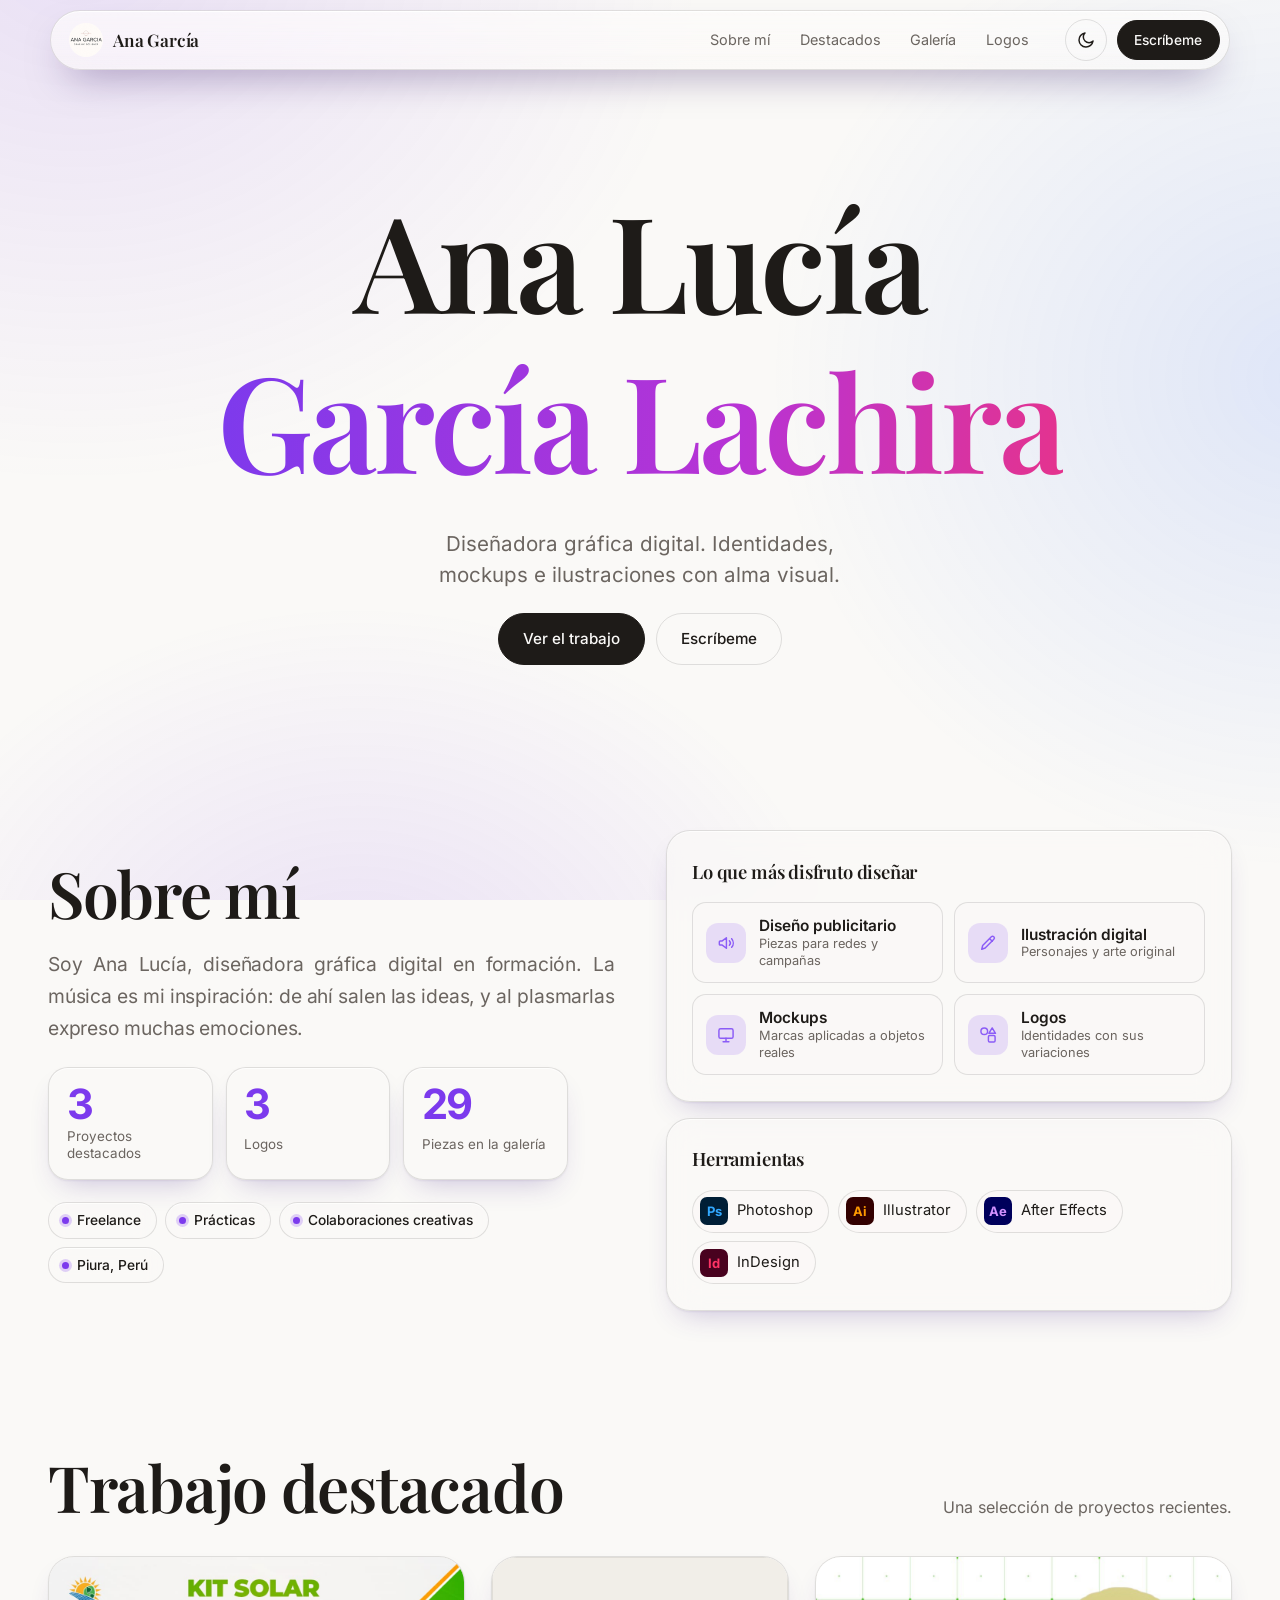
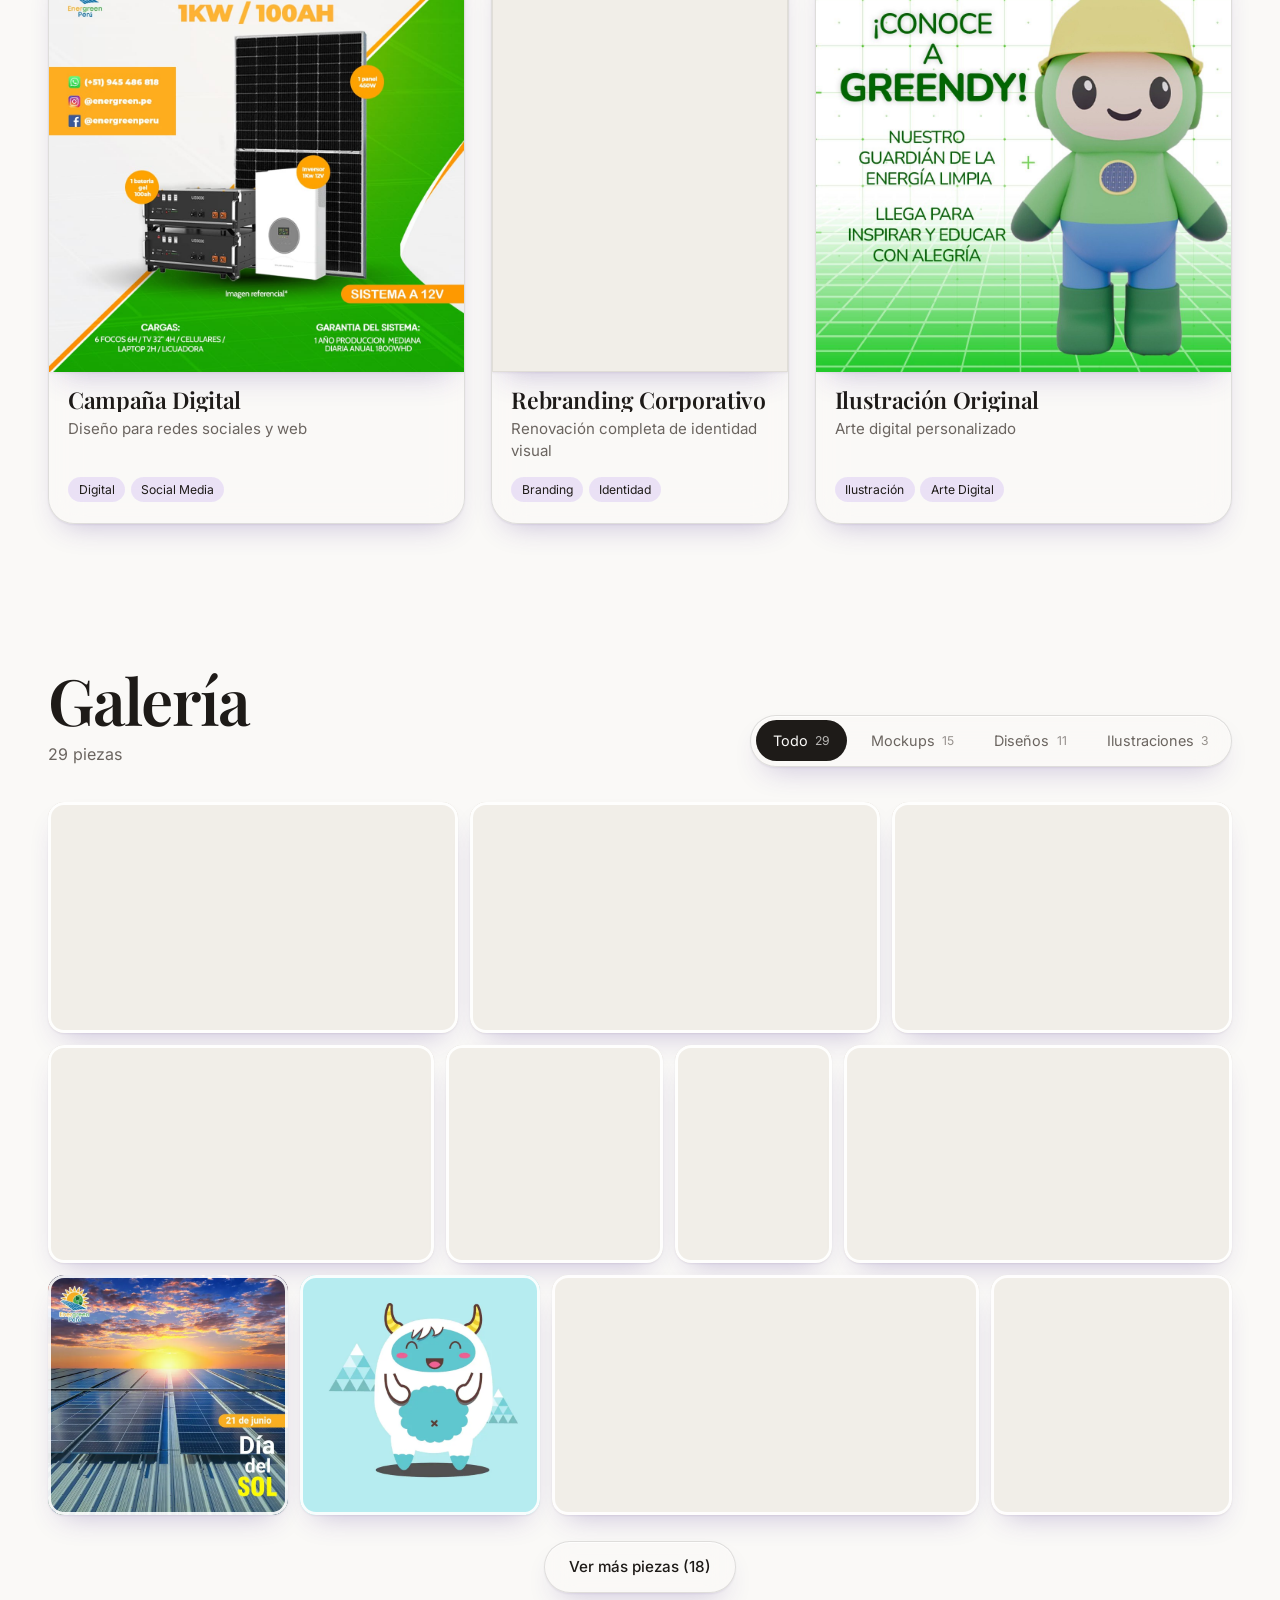
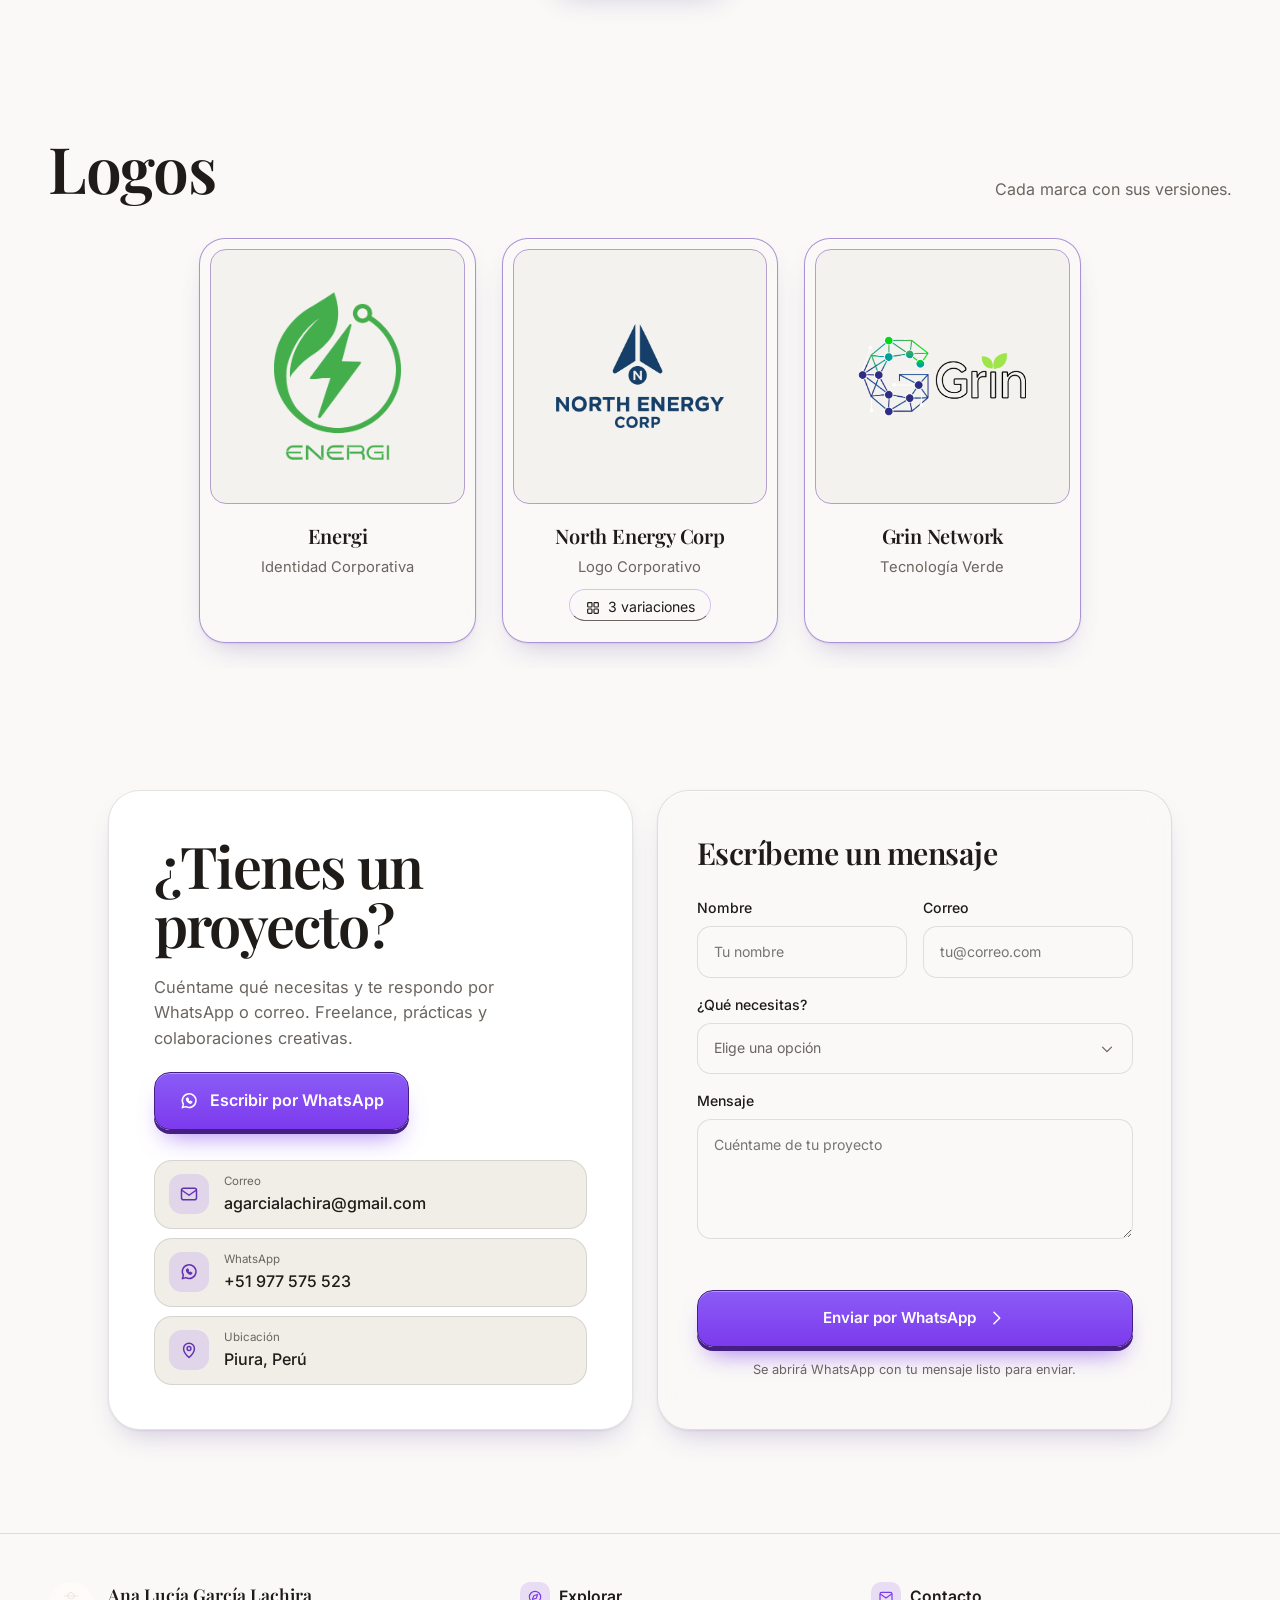
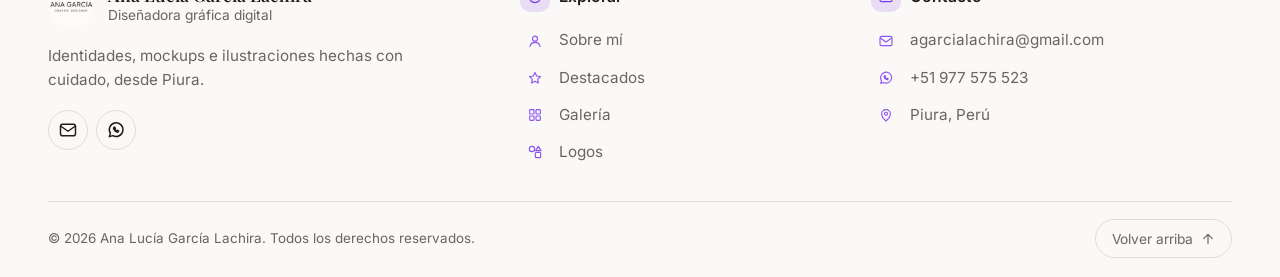
==== commit dcc353fa: "Velocidad y suavidad: carga temprana de datos, miniaturas WebP, fade-in, microinteracciones, cabecer" ====
--- a/index.html
+++ b/index.html
@@ -24,7 +24,24 @@
   <link rel="apple-touch-icon" href="icons/apple-touch-icon.png">
   <link rel="preload" href="fonts/playfair.woff2" as="font" type="font/woff2" crossorigin>
   <link rel="preload" href="fonts/inter.woff2" as="font" type="font/woff2" crossorigin>
+  <link rel="preconnect" href="https://gxpcujfjvlqecpnipkly.supabase.co" crossorigin>
   <link rel="stylesheet" href="style.css">
+  <script src="config.js"></script>
+  <script>
+    /* Pide los datos ya, sin esperar a que cargue main.js */
+    (function () {
+      var C = window.PORTFOLIO_CONFIG || {}, P = window.__pre = {};
+      P.local = fetch('data/local-content.json').then(function (r) { return r.json(); });
+      P.local.catch(function () {});
+      if (!C.SUPABASE_URL || !C.SUPABASE_ANON) return;
+      ['works?select=*&visible=eq.true&order=sort_order.asc,created_at.asc', 'work_assets?select=*&order=sort_order.asc',
+       'pdf_documents?select=*&visible=eq.true&order=sort_order.asc,created_at.asc', 'site_settings?select=key,value'].forEach(function (p) {
+        var q = fetch(C.SUPABASE_URL + '/rest/v1/' + p, { headers: { apikey: C.SUPABASE_ANON, Authorization: 'Bearer ' + C.SUPABASE_ANON } })
+          .then(function (r) { if (!r.ok) throw 0; return r.json(); });
+        q.catch(function () {}); P[p] = q;
+      });
+    })();
+  </script>
   <script>
     (function () {
       document.documentElement.classList.add('js');
@@ -304,7 +321,6 @@
   <div class="v-thumbs" id="vThumbs"></div>
 </div>
 
-<script src="config.js"></script>
 <script src="main.js"></script>
 </body>
 </html>
--- a/style.css
+++ b/style.css
@@ -58,11 +58,11 @@
 a{color:inherit;text-decoration:none}
 button{font:inherit;color:inherit;background:none;border:0;cursor:pointer}
 ul{list-style:none}
-::selection{background:var(--accent);color:#fff}
+::selection{background:var(--accent);color:var(--on-accent,#fff)}
 :focus-visible{outline:2px solid var(--accent-2);outline-offset:3px;border-radius:6px}
 .i{width:20px;height:20px;fill:none;stroke:currentColor;stroke-width:1.75;stroke-linecap:round;stroke-linejoin:round;flex:none}
 .container{max-width:var(--max);margin:0 auto;padding:0 var(--pad)}
-.skip-link{position:fixed;left:1rem;top:-4rem;z-index:300;background:var(--accent);color:#fff;padding:.6rem 1rem;border-radius:8px;transition:top .2s}
+.skip-link{position:fixed;left:1rem;top:-4rem;z-index:300;background:var(--accent);color:var(--on-accent,#fff);padding:.6rem 1rem;border-radius:8px;transition:top .2s}
 .skip-link:focus{top:1rem}
 
 /* ── Fondo ─────────────────────────────────────────────────── */
@@ -73,7 +73,7 @@
 
 /* ── Botones ───────────────────────────────────────────────── */
 .btn{display:inline-flex;align-items:center;justify-content:center;gap:.5rem;padding:.8rem 1.5rem;border-radius:999px;background:var(--text);color:var(--bg);font-weight:500;font-size:.95rem;border:1px solid var(--text);transition:transform .3s var(--ease),background .25s,color .25s,border-color .25s}
-.btn:hover{transform:translateY(-2px);background:var(--accent);border-color:var(--accent);color:#fff}
+.btn:hover{transform:translateY(-2px);background:var(--accent);border-color:var(--accent);color:var(--on-accent,#fff)}
 .btn-line{background:transparent;color:var(--text);border-color:var(--line)}
 .btn-line:hover{background:var(--text);border-color:var(--text);color:var(--bg)}
 .btn-sm{padding:.5rem 1.05rem;font-size:.86rem}
@@ -285,7 +285,7 @@
 
 /* Burbuja del cursor sobre las piezas */
 .cur{position:fixed;left:0;top:0;z-index:250;pointer-events:none;translate:var(--x,-100px) var(--y,-100px);scale:0;transition:scale .3s var(--ease);will-change:translate}
-.cur::after{content:attr(data-label);display:block;translate:-50% -50%;padding:.5rem 1rem;border-radius:999px;background:var(--accent);color:#fff;font-size:.82rem;font-weight:500;white-space:nowrap}
+.cur::after{content:attr(data-label);display:block;translate:-50% -50%;padding:.5rem 1rem;border-radius:999px;background:var(--accent);color:var(--on-accent,#fff);font-size:.82rem;font-weight:500;white-space:nowrap}
 .cur.on{scale:1}
 @media (hover:none),(pointer:coarse){.cur{display:none}}
 [data-cursor]{cursor:none}
@@ -768,27 +768,27 @@
 .cx-orb{position:absolute;z-index:-1;border-radius:50%;filter:blur(38px);pointer-events:none}
 .cx-orb.o1{width:340px;height:340px;right:-100px;top:-110px;background:radial-gradient(circle,rgba(255,255,255,.55),transparent 70%)}
 .cx-orb.o2{width:280px;height:280px;left:-90px;bottom:-100px;background:radial-gradient(circle,var(--hue5),transparent 70%);opacity:.45}
-.cx-intro h2{font-family:var(--f-display);font-weight:600;font-size:clamp(2.2rem,5.2vw,3.6rem);line-height:1.03;letter-spacing:-.03em;color:#fff;max-width:11ch}
+.cx-intro h2{font-family:var(--f-display);font-weight:600;font-size:clamp(2.2rem,5.2vw,3.6rem);line-height:1.03;letter-spacing:-.03em;color:var(--on-accent,#fff);max-width:11ch}
 .cx-lead{max-width:36ch;color:rgba(255,255,255,.88);font-size:1.02rem;line-height:1.55}
-.cx-wa{align-self:flex-start;display:inline-flex;align-items:center;gap:.7rem;padding:.95rem 1.5rem;border-radius:16px;font-weight:600;color:#fff;border:1px solid #15803D;
+.cx-wa{align-self:flex-start;display:inline-flex;align-items:center;gap:.7rem;padding:.95rem 1.5rem;border-radius:16px;font-weight:600;color:var(--on-accent,#fff);border:1px solid #15803D;
   background:linear-gradient(180deg,#34D399,#16A34A);box-shadow:0 4px 0 #166534,0 18px 28px -12px rgba(0,0,0,.55),inset 0 1px 0 rgba(255,255,255,.4);transition:transform .12s var(--ease),box-shadow .12s var(--ease)}
 .cx-wa:hover{transform:translateY(-1px);box-shadow:0 5px 0 #166534,0 22px 30px -12px rgba(0,0,0,.55),inset 0 1px 0 rgba(255,255,255,.4)}
 .cx-wa:active{transform:translateY(4px);box-shadow:0 0 0 #166534,0 8px 14px -8px rgba(0,0,0,.5)}
 .cx-wa .i{width:20px;height:20px}
 .cx-ways{display:grid;gap:.6rem;margin:auto 0 0;padding-top:.6rem}
 .cx-ways li{display:flex;align-items:center;gap:.9rem;padding:.7rem .9rem;border:1px solid rgba(255,255,255,.22);border-bottom:1px solid rgba(255,255,255,.22);border-radius:18px;background:rgba(255,255,255,.12);-webkit-backdrop-filter:blur(10px);backdrop-filter:blur(10px)}
-.cx-ways .ico{display:grid;place-items:center;flex:none;width:40px;height:40px;border-radius:13px;background:rgba(255,255,255,.2);color:#fff}
-.cx-ways .ico .i{color:#fff}
+.cx-ways .ico{display:grid;place-items:center;flex:none;width:40px;height:40px;border-radius:13px;background:rgba(255,255,255,.2);color:var(--on-accent,#fff)}
+.cx-ways .ico .i{color:var(--on-accent,#fff)}
 .cx-ways .way{display:grid;min-width:0}
 .cx-ways small{font-size:.72rem;opacity:.78;letter-spacing:.01em}
-.cx-ways a,.cx-ways .way>span{color:#fff;font-weight:500;overflow-wrap:anywhere}
-.cx-ways a:hover{color:#fff;text-decoration:underline;text-underline-offset:3px}
+.cx-ways a,.cx-ways .way>span{color:var(--on-accent,#fff);font-weight:500;overflow-wrap:anywhere}
+.cx-ways a:hover{color:var(--on-accent,#fff);text-decoration:underline;text-underline-offset:3px}
 .cx-form{display:grid;align-content:start;gap:1rem;padding:clamp(1.4rem,3.5vw,2.4rem);border-radius:32px}
 .cx-form h3{font-family:var(--f-display);font-weight:600;font-size:clamp(1.5rem,3vw,1.9rem);letter-spacing:-.015em;margin-bottom:.2rem}
 .cx-form .row2{display:grid;gap:1rem;grid-template-columns:1fr 1fr}
 @media (max-width:560px){.cx-form .row2{grid-template-columns:1fr}}
 .cx-form label{min-width:0}
-.cx-send{justify-self:stretch!important;display:inline-flex;align-items:center;justify-content:center;gap:.6rem;padding:.95rem 1.4rem;border-radius:16px;font-weight:600;color:#fff;border:1px solid color-mix(in srgb,var(--accent) 55%,#000);
+.cx-send{justify-self:stretch!important;display:inline-flex;align-items:center;justify-content:center;gap:.6rem;padding:.95rem 1.4rem;border-radius:16px;font-weight:600;color:var(--on-accent,#fff);border:1px solid color-mix(in srgb,var(--accent) 55%,#000);
   background:linear-gradient(180deg,var(--accent-2),var(--accent));box-shadow:0 4px 0 color-mix(in srgb,var(--accent) 55%,#000),0 16px 26px -12px color-mix(in srgb,var(--accent) 75%,transparent),inset 0 1px 0 rgba(255,255,255,.35);transition:transform .12s var(--ease),box-shadow .12s var(--ease)}
 .cx-send:hover{transform:translateY(-1px)}
 .cx-send:active{transform:translateY(4px);box-shadow:0 0 0 transparent,0 6px 12px -8px color-mix(in srgb,var(--accent) 70%,transparent)}
@@ -965,7 +965,7 @@
 .chip:hover{background:var(--soft)!important}
 .chip[aria-selected="true"]{background:var(--text)!important;color:var(--bg)!important;border-color:transparent!important}
 html[data-theme="dark"] .chip{color:#D9D4E2}
-html[data-theme="dark"] .chip[aria-selected="true"]{background:var(--accent)!important;color:#fff!important}
+html[data-theme="dark"] .chip[aria-selected="true"]{background:var(--accent)!important;color:var(--on-accent,#fff)!important}
 html[data-theme="dark"] .chip small{opacity:.85}
 .more-row .btn{background:var(--glass);-webkit-backdrop-filter:blur(14px);backdrop-filter:blur(14px);box-shadow:inset 0 1px 0 var(--glass-edge),var(--sh)}
 .about-open li,.gv-meta span{-webkit-backdrop-filter:blur(10px);backdrop-filter:blur(10px)}
@@ -1027,3 +1027,69 @@
 @media (min-width:1000px){.gv-info>.gv-pos,.gv-info>.gv-keys{align-self:stretch!important;width:auto!important}}
 @media (min-width:1000px){.gv-info{flex-wrap:nowrap!important}}
 @media (min-width:1000px){.gv-info::before{flex:none}}
+
+/* v5.4 · fondo difuminado en vez de bandas, carrusel de guías, firma de marca */
+.tile .bd{display:none}
+.justified.jcar .tile .bd{display:block;position:absolute;inset:-24px;background-size:cover;background-position:center;filter:blur(20px) saturate(1.25);opacity:.9;pointer-events:none}
+.justified.jcar .tile img{z-index:1}
+.justified.jcar .tile{background:var(--soft)}
+.g-cover{border-radius:12px!important;overflow:hidden}
+.g-cover img{border-radius:12px}
+/* guías: carrusel cuando hay varias */
+.guides .lc{width:100%}
+.g-list{padding:.3rem .2rem .6rem}
+.guides .lc-btn{top:calc(50% - 23px)}
+.g-tab{background:var(--glass);-webkit-backdrop-filter:blur(14px);backdrop-filter:blur(14px)}
+.g-tab[aria-selected="true"]{border-color:var(--accent);box-shadow:0 0 0 1px var(--accent),var(--sh)}
+.gv-keys{display:none!important}
+.gv-brand{display:none}
+@media (min-width:1000px){
+  .gv-info::before{display:none}
+  .gv-brand{display:flex;align-items:center;gap:.65rem;padding-bottom:.9rem;margin-bottom:.1rem;border-bottom:1px dashed var(--line);width:100%;flex:none}
+  .gv-brand img{width:34px;height:34px;border-radius:50%;box-shadow:0 0 0 2px var(--card),0 0 0 3px var(--line)}
+  .gv-brand span{display:grid;line-height:1.2}
+  .gv-brand b{font-size:.88rem;font-weight:600}
+  .gv-brand small{font-size:.76rem;color:var(--text-2)}
+  .gv-info h3{display:-webkit-box;-webkit-box-orient:vertical;-webkit-line-clamp:3;line-clamp:3;overflow:hidden;overflow-wrap:anywhere}
+  .gv-info{overflow:hidden}
+}
+
+/* v5.5 · carrusel móvil: cada tarjeta toma la forma de su imagen, sin bandas */
+.justified.jcar .tile .bd{display:none!important}
+.justified.jcar .tile img{object-fit:cover!important}
+.justified.jcar .tile{background:var(--soft)}
+
+/* v5.6 · logos: contornos más visibles en claro y oscuro */
+.logo-card{border:1.5px solid color-mix(in srgb,var(--accent) 38%,rgba(30,27,24,.22))!important}
+.logo-tile{outline:1.5px solid color-mix(in srgb,var(--accent) 28%,rgba(30,27,24,.2))!important;outline-offset:-1.5px}
+html[data-theme="dark"] .logo-card{border:1.5px solid rgba(255,255,255,.3)!important}
+html[data-theme="dark"] .logo-tile{outline:1.5px solid rgba(255,255,255,.34)!important;box-shadow:0 0 0 1px rgba(255,255,255,.06),var(--sh)}
+html[data-theme="dark"] .logo-tile:not(.on-dark){background:#EDEBE8}
+
+/* ── v5.7 · carga elegante, microinteracciones, rendimiento ── */
+html{-webkit-tap-highlight-color:transparent}
+a,button,.tile,[data-v],.chip,.btn,.icon-btn{touch-action:manipulation}
+img.fade{opacity:0;transition:opacity .55s var(--ease)}
+img.fade.in{opacity:1}
+.feat-media{background:linear-gradient(100deg,var(--soft) 30%,var(--card) 50%,var(--soft) 70%);background-size:200% 100%;animation:shimmer 1.6s linear infinite}
+.feat-media:has(img.in){animation:none;background:var(--soft)}
+.tile:not(.ok){background:linear-gradient(100deg,var(--soft) 30%,var(--card) 50%,var(--soft) 70%);background-size:200% 100%;animation:shimmer 1.6s linear infinite}
+.tile.ok{animation:none}
+/* botones: respuesta táctil coherente */
+.btn,.icon-btn,.chip,.gv-nav,.lc-btn,.v-btn{transition:transform .18s var(--ease),background .2s,border-color .2s,color .2s,box-shadow .25s var(--ease)}
+.btn:active,.icon-btn:active,.chip:active,.gv-nav:active,.lc-btn:active{transform:scale(.95)}
+@media (hover:hover){.btn:hover{transform:translateY(-1px)}.btn:active{transform:scale(.97)}}
+.tile:active img{transform:scale(1.02)}
+@media (prefers-reduced-motion:reduce){
+  img.fade{transition:none}.feat-media,.tile:not(.ok){animation:none}
+  .btn:hover,.btn:active,.icon-btn:active,.chip:active{transform:none}
+}
+
+/* v5.7 · encabezados de sección idénticos (Guías incluida) */
+#guias{padding-top:clamp(4rem,9vw,7rem);padding-bottom:clamp(3rem,6vw,5rem);scroll-margin-top:0}
+#guias .sec-head{display:flex!important;justify-content:space-between;align-items:flex-end;text-align:left;margin-bottom:clamp(1.4rem,3vw,2.2rem)}
+#guias .sec-head h2{font-size:clamp(2.1rem,5vw,4.1rem)}
+@media (max-width:999px){#guias .sec-head{justify-content:flex-start}}
+@media (min-width:1000px){.gv{--gv-h:clamp(300px,calc(100svh - 330px),780px)}}
+.cx-ways .ico,.cx-ways .ico .i{color:color-mix(in srgb,var(--accent) 72%,var(--text))}
+.cx-wa .i,.cx-send .i{color:inherit}
